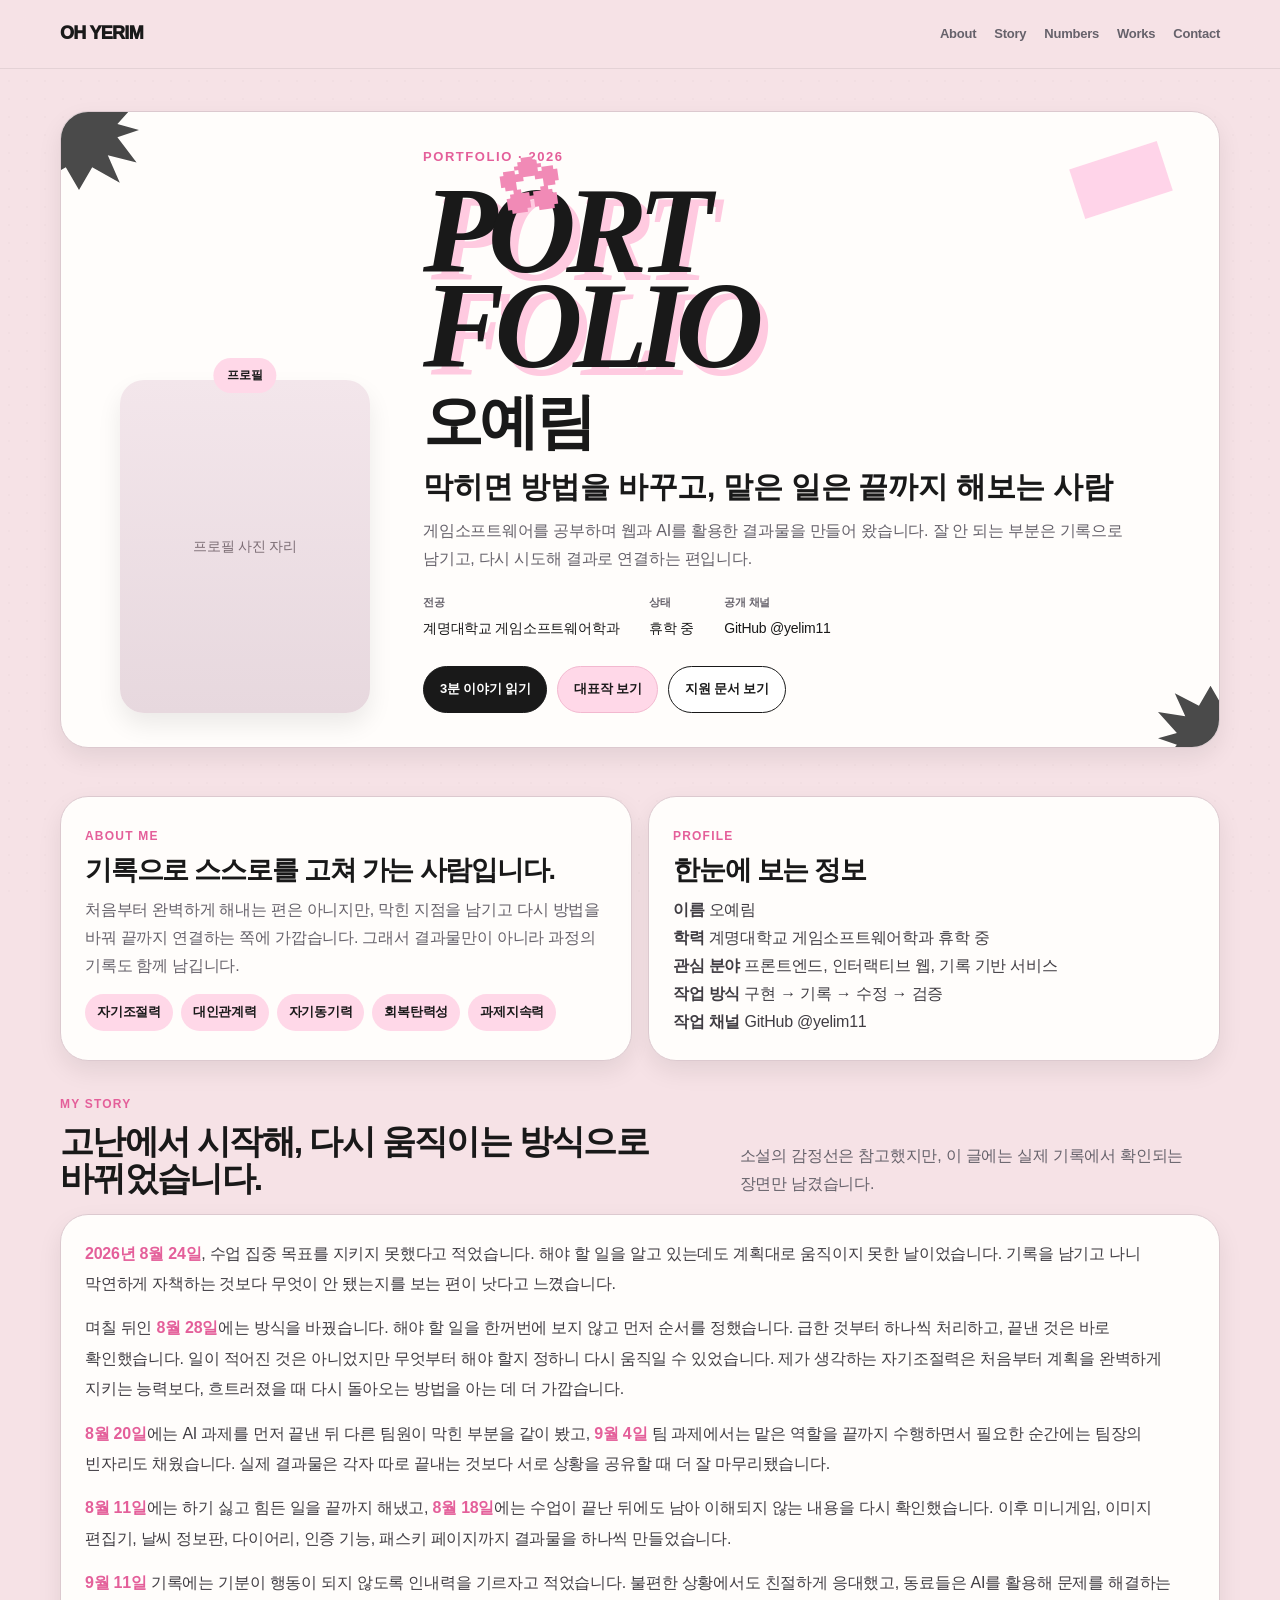
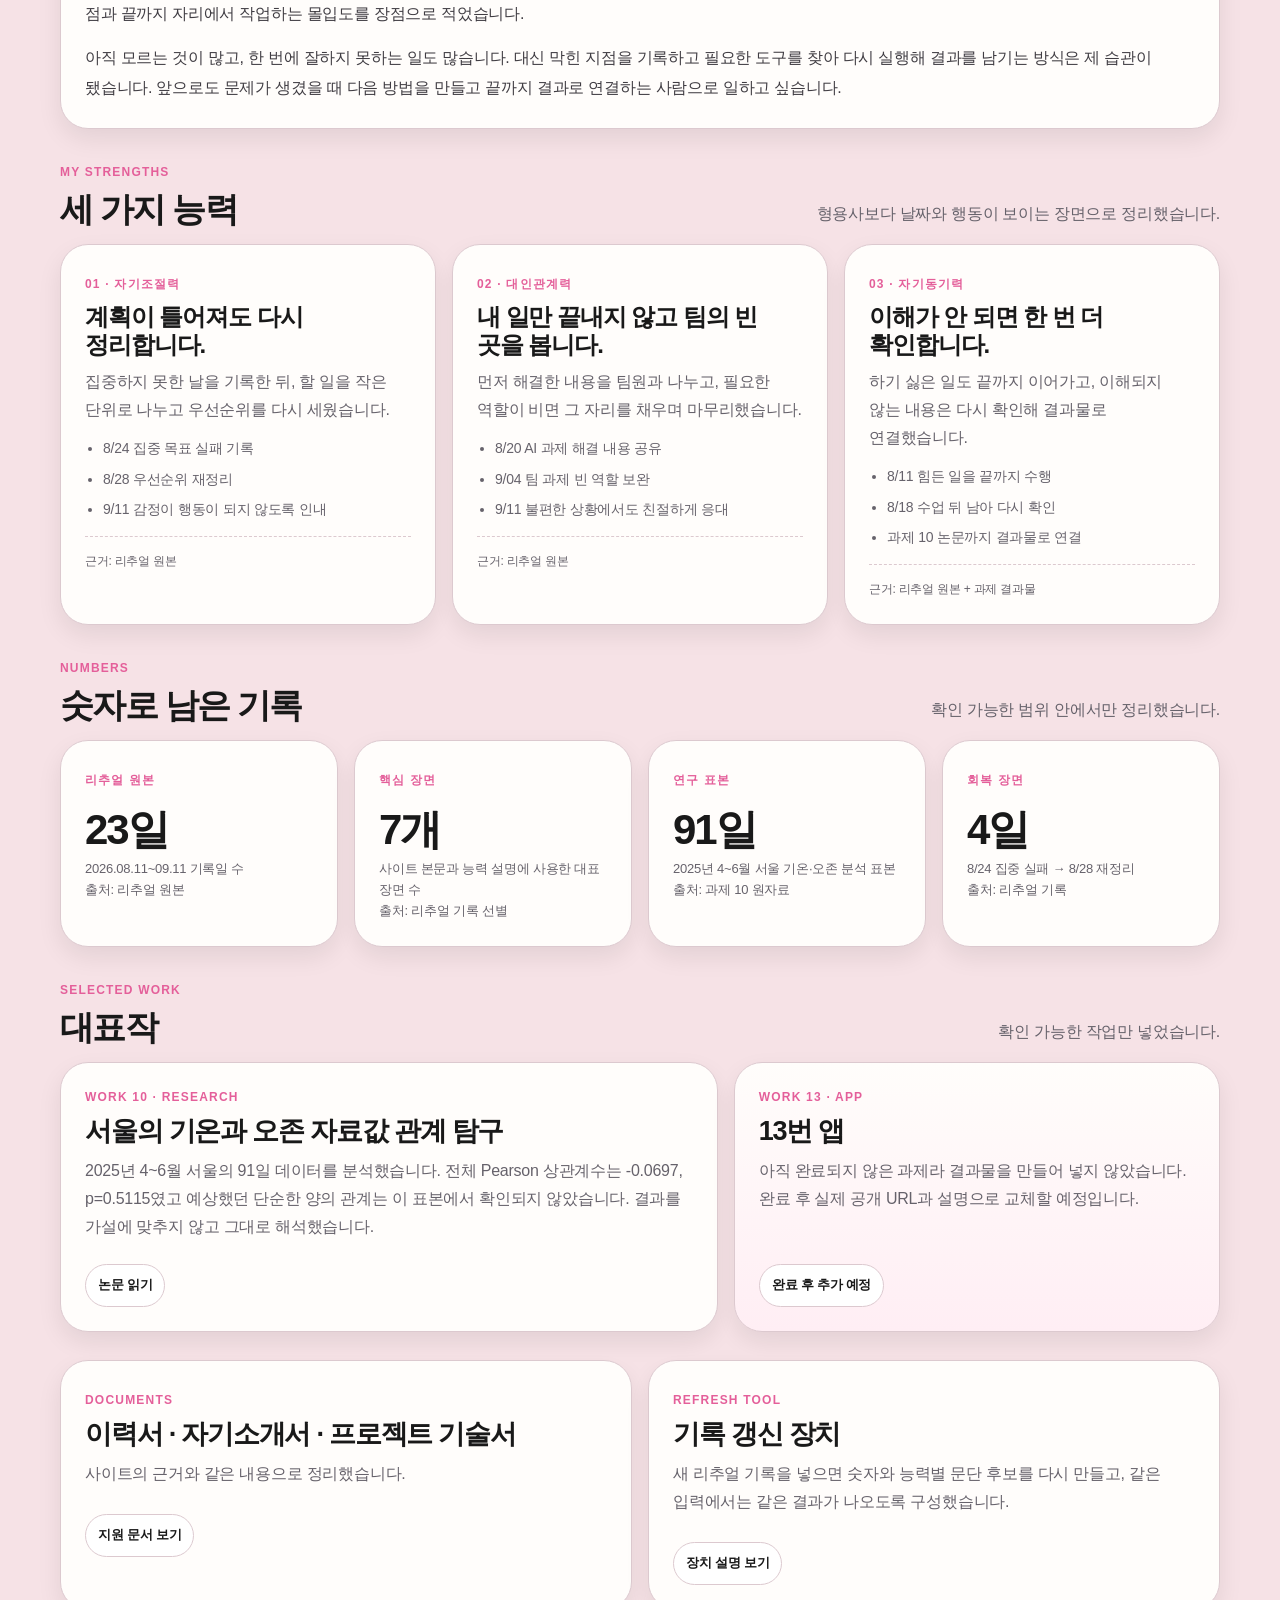
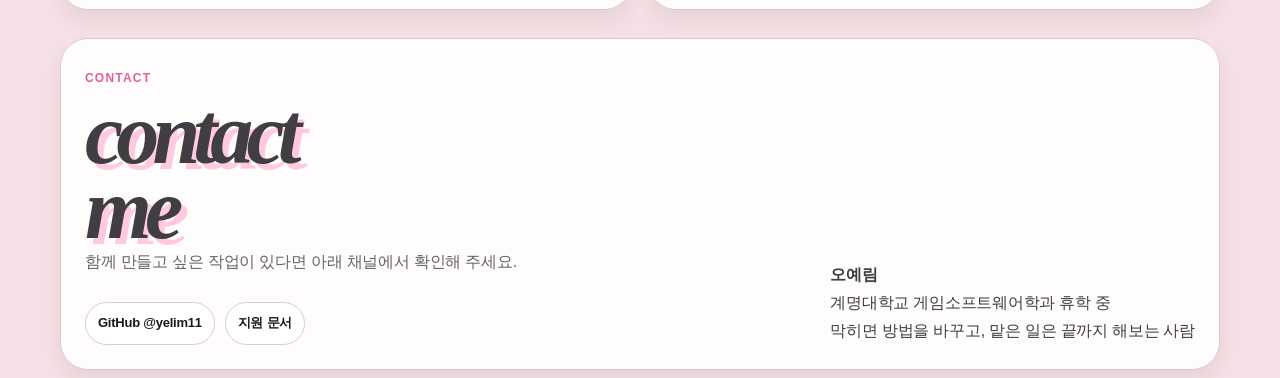
==== index.html @ 45515672 "Restore scrapbook portfolio layout shown in reference" ====
<!doctype html>
<html lang="ko">
<head>
<meta charset="utf-8">
<meta name="viewport" content="width=device-width,initial-scale=1">
<meta name="description" content="오예림 포트폴리오">
<title>오예림 | Portfolio</title>
<style>
:root{--bg:#f6e2e6;--paper:#fffdfb;--ink:#191919;--muted:#66626b;--line:#dcc9cf;--pink:#f18ab6;--pink-deep:#e45f9a;--shadow:#ffcae0;--chip:#ffd8e8;--max:1160px;--radius:28px}
*{box-sizing:border-box}html{scroll-behavior:smooth}body{margin:0;background:var(--bg);color:var(--ink);font-family:Pretendard,"Noto Sans KR","Apple SD Gothic Neo","Malgun Gothic",sans-serif;line-height:1.75;letter-spacing:-.015em;overflow-x:hidden}body:before{content:"";position:fixed;inset:0;pointer-events:none;background-image:radial-gradient(rgba(0,0,0,.06) 1px,transparent 1px);background-size:18px 18px;opacity:.26;z-index:-2}a{color:inherit;text-decoration:none}h1,h2,h3,p{word-break:keep-all;overflow-wrap:break-word}.wrap{width:min(var(--max),calc(100% - 32px));margin:auto}
nav{position:sticky;top:0;z-index:50;background:rgba(246,226,230,.88);backdrop-filter:blur(12px);border-bottom:1px solid rgba(25,25,25,.08)}.navin{height:68px;display:flex;align-items:center;gap:18px}.brand{font-weight:950;font-size:18px;letter-spacing:-.04em;margin-right:auto}.navin a:not(.brand){font-size:13px;font-weight:800;color:var(--muted)}
.hero{padding:42px 0 28px}.hero-card,.panel{background:var(--paper);border:1px solid var(--line);border-radius:var(--radius);box-shadow:0 10px 24px rgba(0,0,0,.08);position:relative;overflow:hidden}.hero-card{padding:34px;min-height:520px}.hero-grid{display:grid;grid-template-columns:300px 1fr;gap:28px;align-items:end;min-height:450px}.portrait-wrap{position:relative;align-self:end;padding-top:22px}.portrait-label{position:absolute;left:50%;top:0;transform:translateX(-50%);font-size:12px;font-weight:900;padding:7px 14px;border-radius:999px;background:var(--chip);z-index:2}.portrait{width:100%;max-width:250px;aspect-ratio:3/4;border-radius:24px;overflow:hidden;background:linear-gradient(180deg,#f3e6eb,#e7d8de);margin:auto;box-shadow:0 12px 24px rgba(0,0,0,.08);display:grid;place-items:center;color:#7c6d74;font-size:14px}.kicker{font-size:13px;font-weight:900;letter-spacing:.12em;color:var(--pink-deep);margin-bottom:8px}.big-title{position:relative;display:inline-block;margin:6px 0 18px}.big-title .line{display:block;font-family:Georgia,"Times New Roman",serif;font-size:clamp(58px,10vw,122px);line-height:.78;font-weight:900;font-style:italic;letter-spacing:-.08em;color:var(--ink);text-shadow:8px 8px 0 var(--shadow);animation:floatY 4s ease-in-out infinite}.big-title .line:nth-child(2){animation-delay:.25s}.flower{position:absolute;left:24%;top:-24px;font-size:62px;color:var(--pink);line-height:1;transform:rotate(-8deg);animation:sway 6s ease-in-out infinite;pointer-events:none}.hero h1{font-size:clamp(34px,5vw,60px);line-height:1.03;margin:0 0 10px;letter-spacing:-.06em}.one{font-size:clamp(21px,2.8vw,30px);font-weight:850;line-height:1.35;max-width:760px;margin:14px 0 10px}.sub{max-width:730px;color:var(--muted);font-size:16px;margin:0}.meta{display:flex;gap:30px;flex-wrap:wrap;margin-top:20px;font-size:14px}.meta strong{display:block;font-size:11px;color:var(--muted);margin-bottom:3px}.actions{display:flex;gap:10px;flex-wrap:wrap;margin-top:26px}.btn,.mini{display:inline-flex;align-items:center;justify-content:center;padding:11px 16px;border-radius:999px;border:1px solid var(--ink);font-weight:850;font-size:13px;background:white;position:relative;z-index:4;transition:.2s ease}.btn:hover,.mini:hover{transform:translateY(-2px)}.btn.primary{background:var(--ink);color:#fff}.btn.soft{background:var(--chip);border-color:#f2b8cf}.star{position:absolute;width:120px;height:120px;background:#4a4a4a;clip-path:polygon(50% 0%,61% 19%,83% 7%,74% 29%,100% 25%,82% 45%,100% 50%,82% 56%,98% 77%,74% 71%,84% 94%,61% 81%,50% 100%,39% 81%,17% 94%,26% 71%,2% 77%,18% 56%,0% 50%,18% 45%,0% 25%,26% 29%,16% 7%,39% 19%);pointer-events:none;z-index:0}.star.a{left:-42px;top:-42px}.star.b{right:-44px;bottom:-44px;width:105px;height:105px}.tape{position:absolute;right:52px;top:42px;width:92px;height:52px;background:rgba(255,196,225,.7);transform:rotate(-18deg);pointer-events:none;z-index:0}
section{padding:20px 0 8px}.section-head{display:flex;justify-content:space-between;align-items:end;gap:22px;margin-bottom:16px}.section-head h2{margin:0;font-size:34px;line-height:1.1;letter-spacing:-.05em}.section-head p{margin:0;color:var(--muted);max-width:650px}.tag{display:inline-block;font-size:12px;font-weight:900;color:var(--pink-deep);letter-spacing:.1em;margin-bottom:8px}.grid2{display:grid;grid-template-columns:1fr 1fr;gap:16px}.grid3{display:grid;grid-template-columns:repeat(3,1fr);gap:16px}.panel{padding:24px}.panel h3{margin:0 0 10px;font-size:27px;line-height:1.15;letter-spacing:-.045em}.panel p{margin:0;color:#403d43}.muted{color:var(--muted)!important}.chips{display:flex;flex-wrap:wrap;gap:8px;margin-top:14px}.chip{padding:7px 12px;border-radius:999px;background:var(--chip);font-size:13px;font-weight:750}.story p{font-size:16px;line-height:1.9;margin:0 0 14px}.story p:last-child{margin-bottom:0}.date{font-weight:900;color:var(--pink-deep)}.ability h3{font-size:24px}.ability ul{padding-left:18px;margin:12px 0 0}.ability li{margin:6px 0;color:var(--muted);font-size:14px}.evidence{margin-top:14px;padding-top:14px;border-top:1px dashed var(--line);font-size:12px;color:var(--muted)}.stats{display:grid;grid-template-columns:repeat(4,1fr);gap:16px}.stat b{display:block;font-size:42px;line-height:1;margin:10px 0 8px;letter-spacing:-.05em}.stat span{font-size:13px;color:var(--muted);display:block;line-height:1.6}.works{display:grid;grid-template-columns:1.15fr .85fr;gap:16px}.work{display:flex;flex-direction:column;min-height:270px}.work p{margin-bottom:18px}.work .links{display:flex;gap:10px;flex-wrap:wrap;margin-top:auto}.mini{border-color:var(--line);padding:9px 12px}.placeholder{background:linear-gradient(180deg,#fffdfb,#ffeef4)}.contact{display:grid;grid-template-columns:1fr auto;gap:18px;align-items:end}.contact-title{font-family:Georgia,"Times New Roman",serif;font-size:clamp(46px,8vw,86px);font-weight:900;font-style:italic;line-height:.88;letter-spacing:-.08em;text-shadow:6px 6px 0 var(--shadow);margin:0}.reveal{opacity:0;transform:translateY(24px);transition:opacity .65s ease,transform .65s ease}.reveal.show{opacity:1;transform:none}
@keyframes floatY{0%,100%{transform:translateY(0)}50%{transform:translateY(-8px)}}@keyframes sway{0%,100%{transform:rotate(-8deg)}50%{transform:rotate(4deg)}}
@media(max-width:900px){.hero-grid,.grid3,.stats,.works,.contact{grid-template-columns:1fr}.grid2{grid-template-columns:1fr}.portrait{max-width:210px}.hero-card{padding:26px}.section-head{display:block}.section-head p{margin-top:8px}.star,.tape{display:none}}
@media(max-width:700px){.navin a:not(.brand){display:none}.hero{padding-top:20px}.hero-card{padding:22px;min-height:0}.hero-grid{grid-template-columns:1fr;align-items:start}.portrait-wrap{order:2}.big-title .line{font-size:clamp(54px,18vw,82px)}.panel{padding:20px}.meta{gap:18px}.stats{grid-template-columns:1fr}}
</style>
</head>
<body>
<nav><div class="wrap navin"><a class="brand" href="#top">OH YERIM</a><a href="#about">About</a><a href="#story">Story</a><a href="#numbers">Numbers</a><a href="#works">Works</a><a href="#contact">Contact</a></div></nav>
<main id="top">
<section class="hero wrap"><div class="hero-card reveal show"><span class="star a"></span><span class="star b"></span><span class="tape"></span><div class="hero-grid"><div class="portrait-wrap"><span class="portrait-label">프로필</span><div class="portrait">프로필 사진 자리</div></div><div><div class="kicker">PORTFOLIO · 2026</div><div class="big-title" aria-hidden="true"><span class="flower">✿</span><span class="line">PORT</span><span class="line">FOLIO</span></div><h1>오예림</h1><p class="one">막히면 방법을 바꾸고, 맡은 일은 끝까지 해보는 사람</p><p class="sub">게임소프트웨어를 공부하며 웹과 AI를 활용한 결과물을 만들어 왔습니다. 잘 안 되는 부분은 기록으로 남기고, 다시 시도해 결과로 연결하는 편입니다.</p><div class="meta"><div><strong>전공</strong>계명대학교 게임소프트웨어학과</div><div><strong>상태</strong>휴학 중</div><div><strong>공개 채널</strong>GitHub @yelim11</div></div><div class="actions"><a class="btn primary" href="#story">3분 이야기 읽기</a><a class="btn soft" href="#works">대표작 보기</a><a class="btn" href="documents.html">지원 문서 보기</a></div></div></div></div></section>
<section id="about" class="wrap"><div class="grid2"><article class="panel reveal"><div class="tag">ABOUT ME</div><h3>기록으로 스스로를 고쳐 가는 사람입니다.</h3><p class="muted">처음부터 완벽하게 해내는 편은 아니지만, 막힌 지점을 남기고 다시 방법을 바꿔 끝까지 연결하는 쪽에 가깝습니다. 그래서 결과물만이 아니라 과정의 기록도 함께 남깁니다.</p><div class="chips"><span class="chip">자기조절력</span><span class="chip">대인관계력</span><span class="chip">자기동기력</span><span class="chip">회복탄력성</span><span class="chip">과제지속력</span></div></article><article class="panel reveal"><div class="tag">PROFILE</div><h3>한눈에 보는 정보</h3><p><strong>이름</strong> 오예림</p><p><strong>학력</strong> 계명대학교 게임소프트웨어학과 휴학 중</p><p><strong>관심 분야</strong> 프론트엔드, 인터랙티브 웹, 기록 기반 서비스</p><p><strong>작업 방식</strong> 구현 → 기록 → 수정 → 검증</p><p><strong>작업 채널</strong> <a href="https://github.com/yelim11" target="_blank" rel="noopener">GitHub @yelim11</a></p></article></div></section>
<section id="story" class="wrap"><div class="section-head reveal"><div><span class="tag">MY STORY</span><h2>고난에서 시작해, 다시 움직이는 방식으로 바뀌었습니다.</h2></div><p>소설의 감정선은 참고했지만, 이 글에는 실제 기록에서 확인되는 장면만 남겼습니다.</p></div><article class="panel story reveal"><p><span class="date">2026년 8월 24일</span>, 수업 집중 목표를 지키지 못했다고 적었습니다. 해야 할 일을 알고 있는데도 계획대로 움직이지 못한 날이었습니다. 기록을 남기고 나니 막연하게 자책하는 것보다 무엇이 안 됐는지를 보는 편이 낫다고 느꼈습니다.</p><p>며칠 뒤인 <span class="date">8월 28일</span>에는 방식을 바꿨습니다. 해야 할 일을 한꺼번에 보지 않고 먼저 순서를 정했습니다. 급한 것부터 하나씩 처리하고, 끝낸 것은 바로 확인했습니다. 일이 적어진 것은 아니었지만 무엇부터 해야 할지 정하니 다시 움직일 수 있었습니다. 제가 생각하는 자기조절력은 처음부터 계획을 완벽하게 지키는 능력보다, 흐트러졌을 때 다시 돌아오는 방법을 아는 데 더 가깝습니다.</p><p><span class="date">8월 20일</span>에는 AI 과제를 먼저 끝낸 뒤 다른 팀원이 막힌 부분을 같이 봤고, <span class="date">9월 4일</span> 팀 과제에서는 맡은 역할을 끝까지 수행하면서 필요한 순간에는 팀장의 빈자리도 채웠습니다. 실제 결과물은 각자 따로 끝내는 것보다 서로 상황을 공유할 때 더 잘 마무리됐습니다.</p><p><span class="date">8월 11일</span>에는 하기 싫고 힘든 일을 끝까지 해냈고, <span class="date">8월 18일</span>에는 수업이 끝난 뒤에도 남아 이해되지 않는 내용을 다시 확인했습니다. 이후 미니게임, 이미지 편집기, 날씨 정보판, 다이어리, 인증 기능, 패스키 페이지까지 결과물을 하나씩 만들었습니다.</p><p><span class="date">9월 11일</span> 기록에는 기분이 행동이 되지 않도록 인내력을 기르자고 적었습니다. 불편한 상황에서도 친절하게 응대했고, 동료들은 AI를 활용해 문제를 해결하는 점과 끝까지 자리에서 작업하는 몰입도를 장점으로 적었습니다.</p><p>아직 모르는 것이 많고, 한 번에 잘하지 못하는 일도 많습니다. 대신 막힌 지점을 기록하고 필요한 도구를 찾아 다시 실행해 결과를 남기는 방식은 제 습관이 됐습니다. 앞으로도 문제가 생겼을 때 다음 방법을 만들고 끝까지 결과로 연결하는 사람으로 일하고 싶습니다.</p></article></section>
<section class="wrap"><div class="section-head reveal"><div><span class="tag">MY STRENGTHS</span><h2>세 가지 능력</h2></div><p>형용사보다 날짜와 행동이 보이는 장면으로 정리했습니다.</p></div><div class="grid3"><article class="panel ability reveal"><div class="tag">01 · 자기조절력</div><h3>계획이 틀어져도 다시 정리합니다.</h3><p class="muted">집중하지 못한 날을 기록한 뒤, 할 일을 작은 단위로 나누고 우선순위를 다시 세웠습니다.</p><ul><li>8/24 집중 목표 실패 기록</li><li>8/28 우선순위 재정리</li><li>9/11 감정이 행동이 되지 않도록 인내</li></ul><div class="evidence">근거: 리추얼 원본</div></article><article class="panel ability reveal"><div class="tag">02 · 대인관계력</div><h3>내 일만 끝내지 않고 팀의 빈 곳을 봅니다.</h3><p class="muted">먼저 해결한 내용을 팀원과 나누고, 필요한 역할이 비면 그 자리를 채우며 마무리했습니다.</p><ul><li>8/20 AI 과제 해결 내용 공유</li><li>9/04 팀 과제 빈 역할 보완</li><li>9/11 불편한 상황에서도 친절하게 응대</li></ul><div class="evidence">근거: 리추얼 원본</div></article><article class="panel ability reveal"><div class="tag">03 · 자기동기력</div><h3>이해가 안 되면 한 번 더 확인합니다.</h3><p class="muted">하기 싫은 일도 끝까지 이어가고, 이해되지 않는 내용은 다시 확인해 결과물로 연결했습니다.</p><ul><li>8/11 힘든 일을 끝까지 수행</li><li>8/18 수업 뒤 남아 다시 확인</li><li>과제 10 논문까지 결과물로 연결</li></ul><div class="evidence">근거: 리추얼 원본 + 과제 결과물</div></article></div></section>
<section id="numbers" class="wrap"><div class="section-head reveal"><div><span class="tag">NUMBERS</span><h2>숫자로 남은 기록</h2></div><p>확인 가능한 범위 안에서만 정리했습니다.</p></div><div class="stats"><article class="panel stat reveal"><div class="tag">리추얼 원본</div><b>23일</b><span>2026.08.11~09.11 기록일 수<br>출처: 리추얼 원본</span></article><article class="panel stat reveal"><div class="tag">핵심 장면</div><b>7개</b><span>사이트 본문과 능력 설명에 사용한 대표 장면 수<br>출처: 리추얼 기록 선별</span></article><article class="panel stat reveal"><div class="tag">연구 표본</div><b>91일</b><span>2025년 4~6월 서울 기온·오존 분석 표본<br>출처: 과제 10 원자료</span></article><article class="panel stat reveal"><div class="tag">회복 장면</div><b>4일</b><span>8/24 집중 실패 → 8/28 재정리<br>출처: 리추얼 기록</span></article></div></section>
<section id="works" class="wrap"><div class="section-head reveal"><div><span class="tag">SELECTED WORK</span><h2>대표작</h2></div><p>확인 가능한 작업만 넣었습니다.</p></div><div class="works"><article class="panel work reveal"><div class="tag">WORK 10 · RESEARCH</div><h3>서울의 기온과 오존 자료값 관계 탐구</h3><p class="muted">2025년 4~6월 서울의 91일 데이터를 분석했습니다. 전체 Pearson 상관계수는 -0.0697, p=0.5115였고 예상했던 단순한 양의 관계는 이 표본에서 확인되지 않았습니다. 결과를 가설에 맞추지 않고 그대로 해석했습니다.</p><div class="links"><a class="mini" href="paper.html">논문 읽기</a></div></article><article class="panel work placeholder reveal"><div class="tag">WORK 13 · APP</div><h3>13번 앱</h3><p class="muted">아직 완료되지 않은 과제라 결과물을 만들어 넣지 않았습니다. 완료 후 실제 공개 URL과 설명으로 교체할 예정입니다.</p><div class="links"><span class="mini">완료 후 추가 예정</span></div></article></div></section>
<section class="wrap"><div class="grid2"><article class="panel reveal"><div class="tag">DOCUMENTS</div><h3>이력서 · 자기소개서 · 프로젝트 기술서</h3><p class="muted">사이트의 근거와 같은 내용으로 정리했습니다.</p><div class="actions"><a class="mini" href="documents.html">지원 문서 보기</a></div></article><article class="panel reveal"><div class="tag">REFRESH TOOL</div><h3>기록 갱신 장치</h3><p class="muted">새 리추얼 기록을 넣으면 숫자와 능력별 문단 후보를 다시 만들고, 같은 입력에서는 같은 결과가 나오도록 구성했습니다.</p><div class="actions"><a class="mini" href="refresh-tool.html">장치 설명 보기</a></div></article></div></section>
<section id="contact" class="wrap"><article class="panel contact reveal"><div><div class="tag">CONTACT</div><p class="contact-title">contact<br>me</p><p class="muted">함께 만들고 싶은 작업이 있다면 아래 채널에서 확인해 주세요.</p><div class="actions"><a class="mini" href="https://github.com/yelim11" target="_blank" rel="noopener">GitHub @yelim11</a><a class="mini" href="documents.html">지원 문서</a></div></div><div><p><strong>오예림</strong></p><p>계명대학교 게임소프트웨어학과 휴학 중</p><p>막히면 방법을 바꾸고, 맡은 일은 끝까지 해보는 사람</p></div></article></section>
</main>
<script>const els=document.querySelectorAll('.reveal');const io=new IntersectionObserver(es=>es.forEach(e=>{if(e.isIntersecting)e.target.classList.add('show')}),{threshold:.12});els.forEach(el=>io.observe(el));</script>
</body>
</html>
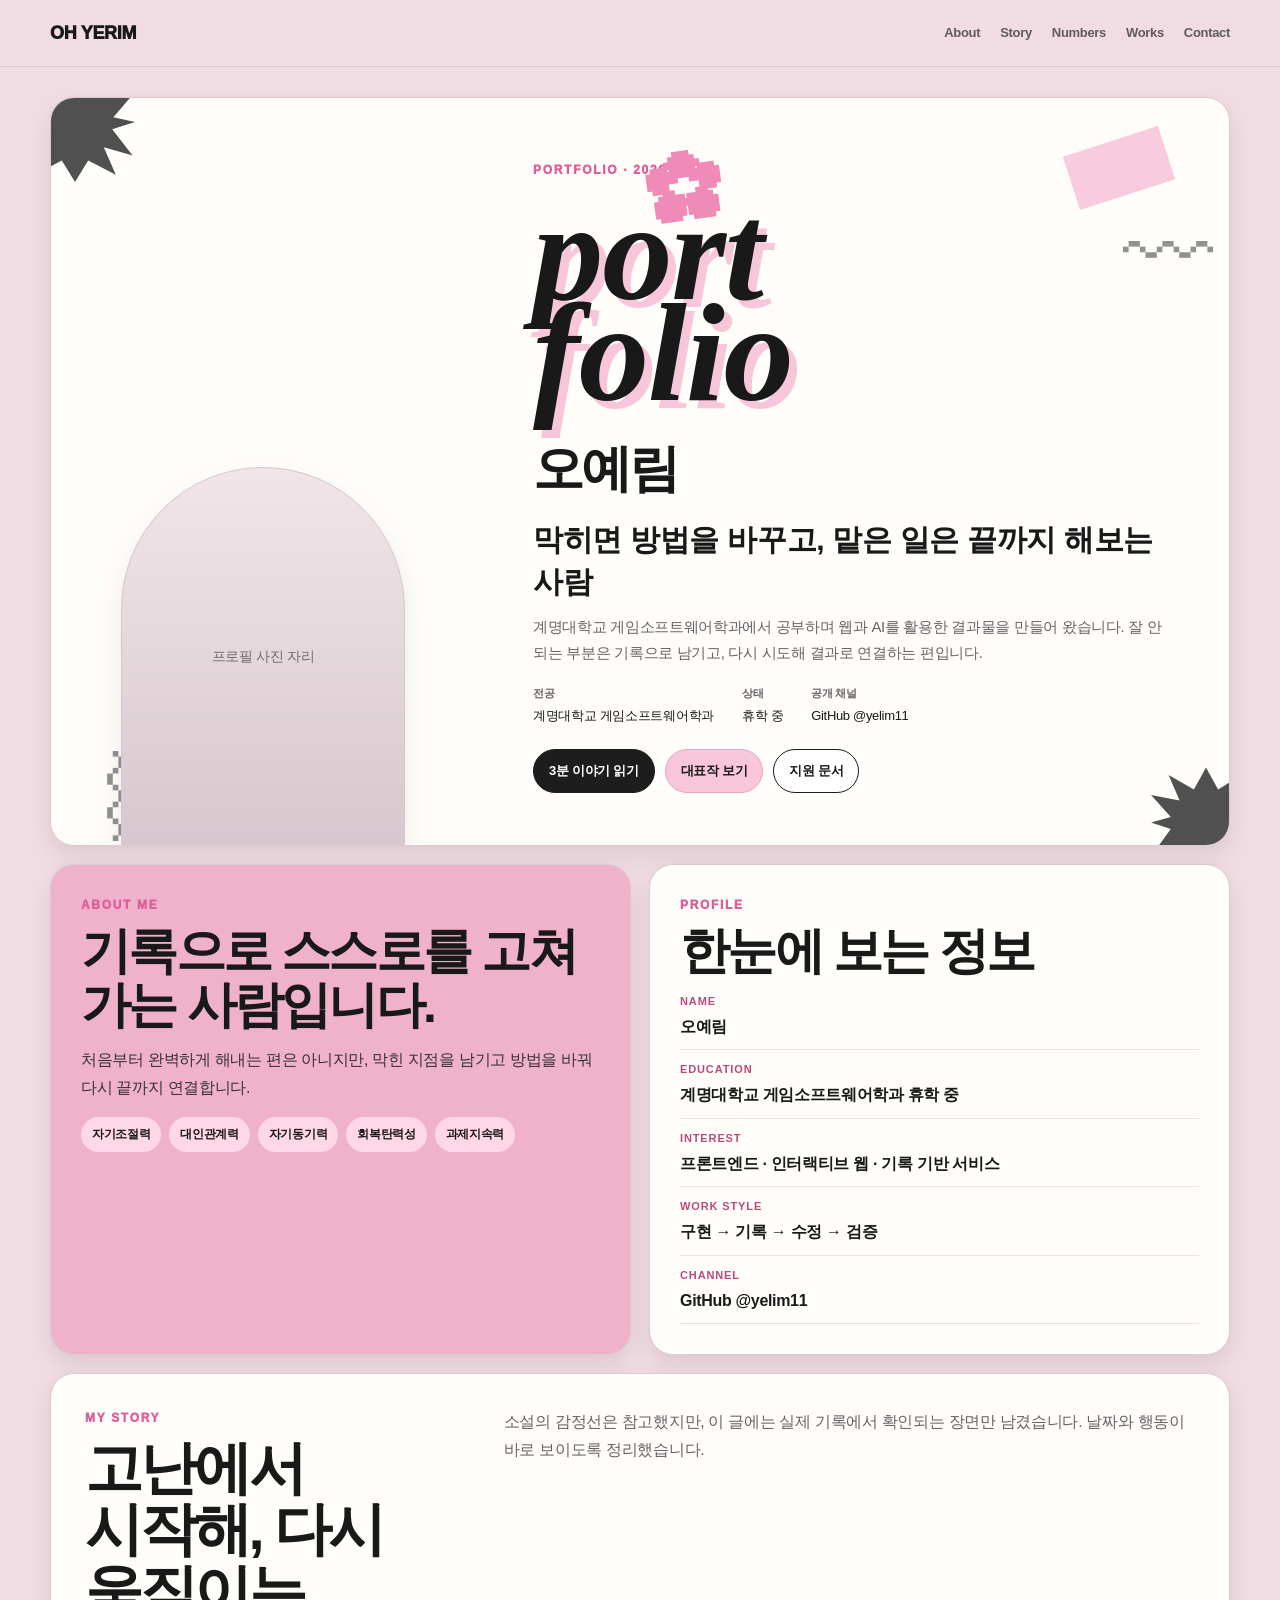
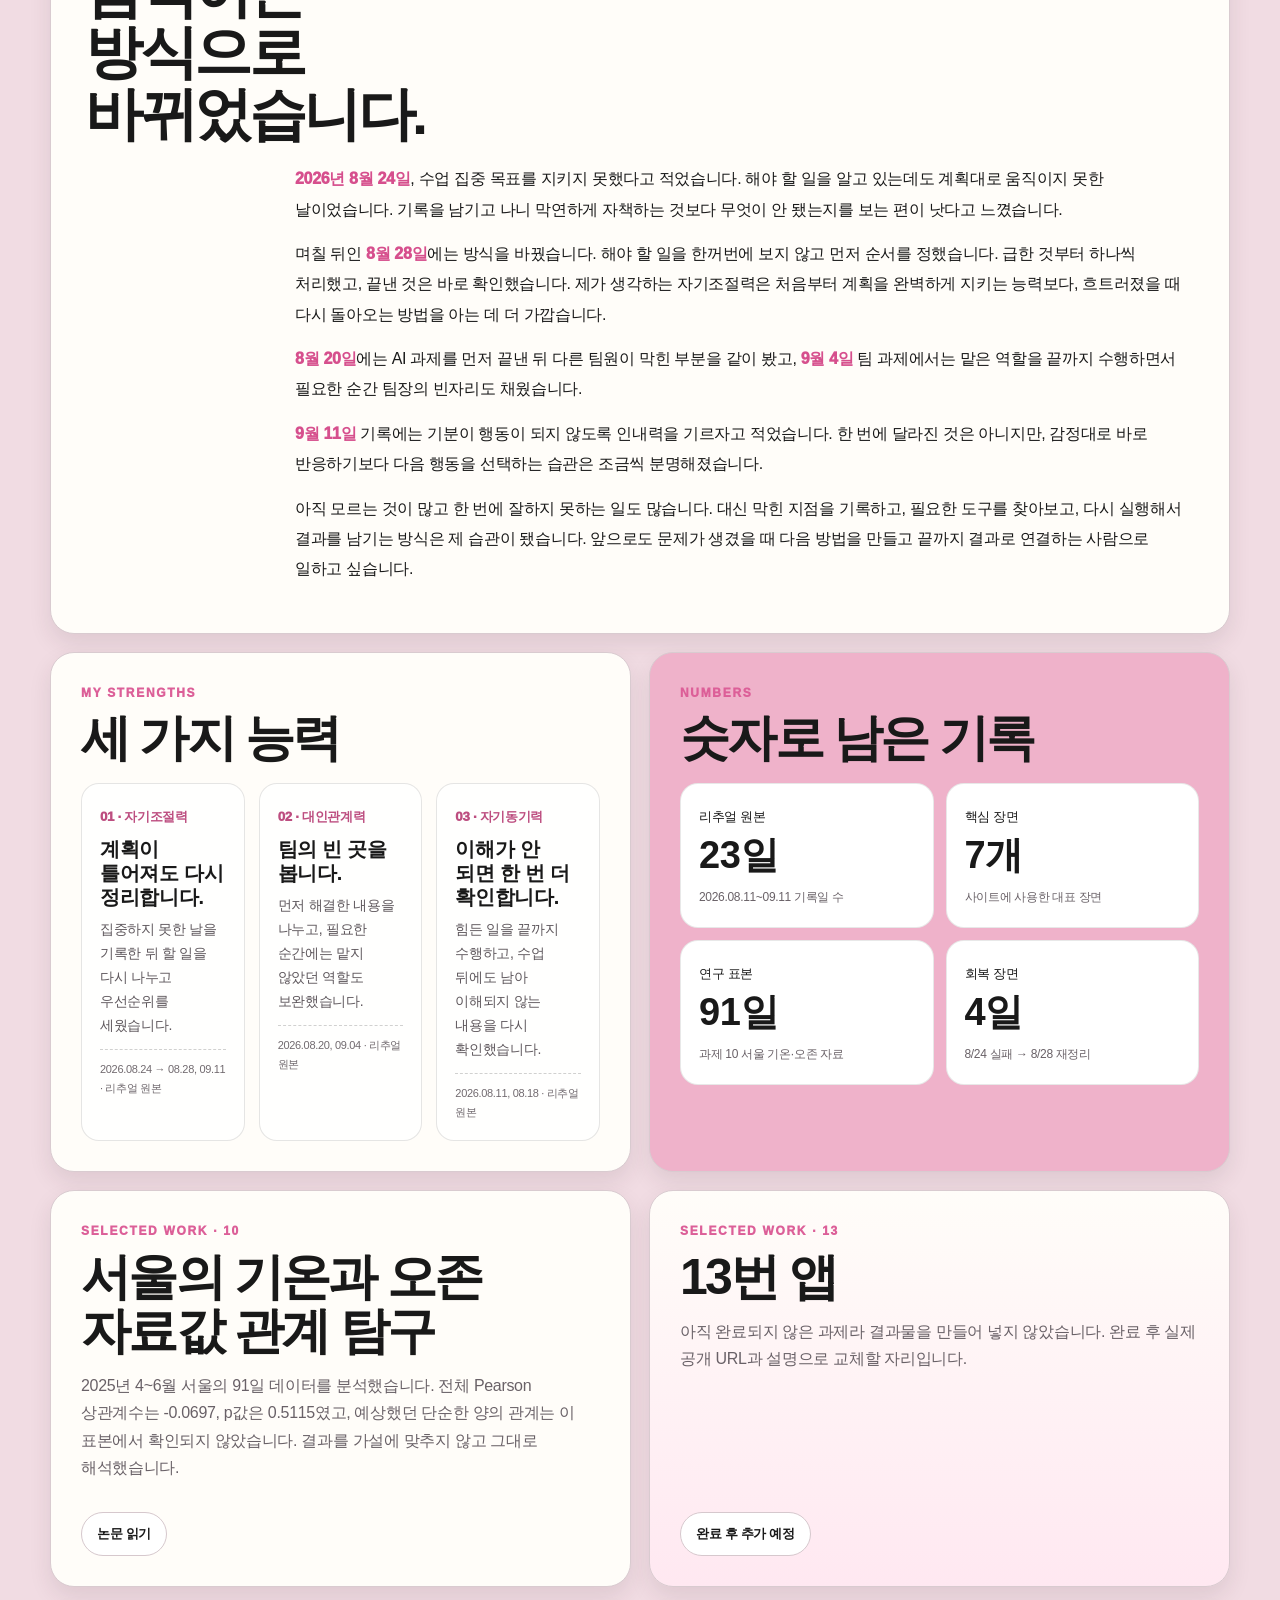
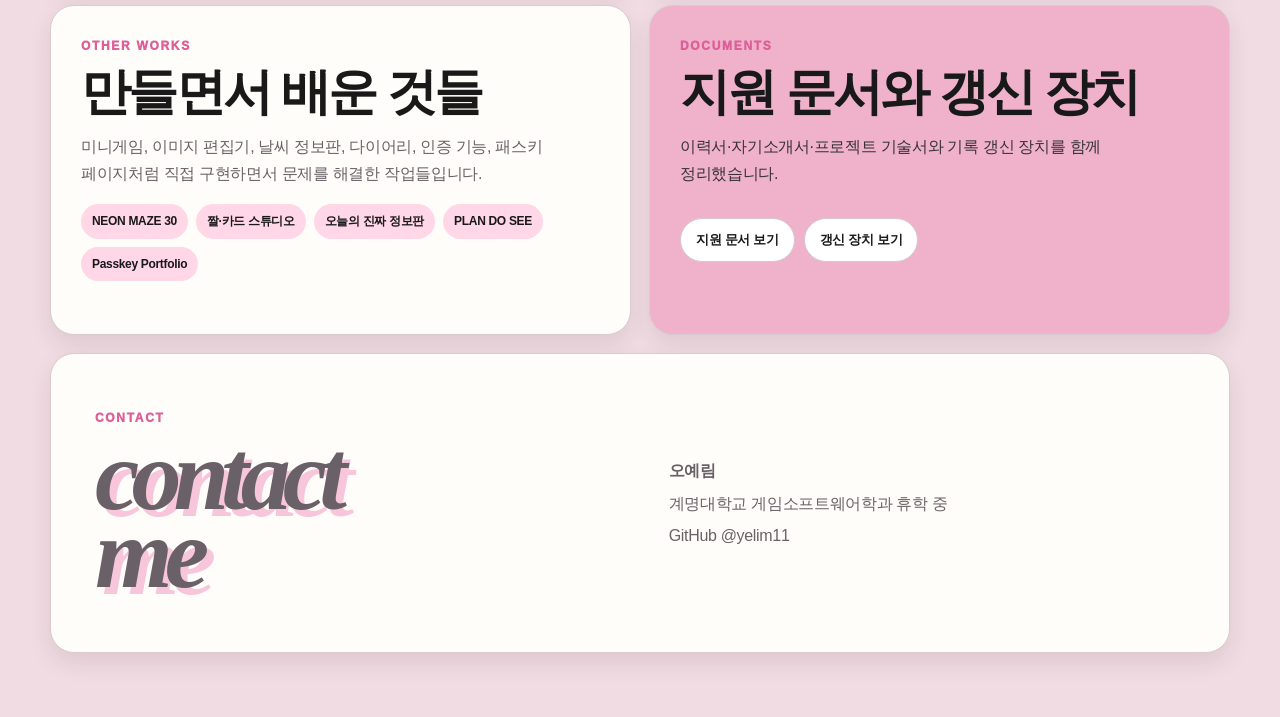
==== commit 5b413f45: "Redesign portfolio to match selected pink editorial reference" ====
--- a/index.html
+++ b/index.html
@@ -6,28 +6,60 @@
 <meta name="description" content="오예림 포트폴리오">
 <title>오예림 | Portfolio</title>
 <style>
-:root{--bg:#f6e2e6;--paper:#fffdfb;--ink:#191919;--muted:#66626b;--line:#dcc9cf;--pink:#f18ab6;--pink-deep:#e45f9a;--shadow:#ffcae0;--chip:#ffd8e8;--max:1160px;--radius:28px}
-*{box-sizing:border-box}html{scroll-behavior:smooth}body{margin:0;background:var(--bg);color:var(--ink);font-family:Pretendard,"Noto Sans KR","Apple SD Gothic Neo","Malgun Gothic",sans-serif;line-height:1.75;letter-spacing:-.015em;overflow-x:hidden}body:before{content:"";position:fixed;inset:0;pointer-events:none;background-image:radial-gradient(rgba(0,0,0,.06) 1px,transparent 1px);background-size:18px 18px;opacity:.26;z-index:-2}a{color:inherit;text-decoration:none}h1,h2,h3,p{word-break:keep-all;overflow-wrap:break-word}.wrap{width:min(var(--max),calc(100% - 32px));margin:auto}
-nav{position:sticky;top:0;z-index:50;background:rgba(246,226,230,.88);backdrop-filter:blur(12px);border-bottom:1px solid rgba(25,25,25,.08)}.navin{height:68px;display:flex;align-items:center;gap:18px}.brand{font-weight:950;font-size:18px;letter-spacing:-.04em;margin-right:auto}.navin a:not(.brand){font-size:13px;font-weight:800;color:var(--muted)}
-.hero{padding:42px 0 28px}.hero-card,.panel{background:var(--paper);border:1px solid var(--line);border-radius:var(--radius);box-shadow:0 10px 24px rgba(0,0,0,.08);position:relative;overflow:hidden}.hero-card{padding:34px;min-height:520px}.hero-grid{display:grid;grid-template-columns:300px 1fr;gap:28px;align-items:end;min-height:450px}.portrait-wrap{position:relative;align-self:end;padding-top:22px}.portrait-label{position:absolute;left:50%;top:0;transform:translateX(-50%);font-size:12px;font-weight:900;padding:7px 14px;border-radius:999px;background:var(--chip);z-index:2}.portrait{width:100%;max-width:250px;aspect-ratio:3/4;border-radius:24px;overflow:hidden;background:linear-gradient(180deg,#f3e6eb,#e7d8de);margin:auto;box-shadow:0 12px 24px rgba(0,0,0,.08);display:grid;place-items:center;color:#7c6d74;font-size:14px}.kicker{font-size:13px;font-weight:900;letter-spacing:.12em;color:var(--pink-deep);margin-bottom:8px}.big-title{position:relative;display:inline-block;margin:6px 0 18px}.big-title .line{display:block;font-family:Georgia,"Times New Roman",serif;font-size:clamp(58px,10vw,122px);line-height:.78;font-weight:900;font-style:italic;letter-spacing:-.08em;color:var(--ink);text-shadow:8px 8px 0 var(--shadow);animation:floatY 4s ease-in-out infinite}.big-title .line:nth-child(2){animation-delay:.25s}.flower{position:absolute;left:24%;top:-24px;font-size:62px;color:var(--pink);line-height:1;transform:rotate(-8deg);animation:sway 6s ease-in-out infinite;pointer-events:none}.hero h1{font-size:clamp(34px,5vw,60px);line-height:1.03;margin:0 0 10px;letter-spacing:-.06em}.one{font-size:clamp(21px,2.8vw,30px);font-weight:850;line-height:1.35;max-width:760px;margin:14px 0 10px}.sub{max-width:730px;color:var(--muted);font-size:16px;margin:0}.meta{display:flex;gap:30px;flex-wrap:wrap;margin-top:20px;font-size:14px}.meta strong{display:block;font-size:11px;color:var(--muted);margin-bottom:3px}.actions{display:flex;gap:10px;flex-wrap:wrap;margin-top:26px}.btn,.mini{display:inline-flex;align-items:center;justify-content:center;padding:11px 16px;border-radius:999px;border:1px solid var(--ink);font-weight:850;font-size:13px;background:white;position:relative;z-index:4;transition:.2s ease}.btn:hover,.mini:hover{transform:translateY(-2px)}.btn.primary{background:var(--ink);color:#fff}.btn.soft{background:var(--chip);border-color:#f2b8cf}.star{position:absolute;width:120px;height:120px;background:#4a4a4a;clip-path:polygon(50% 0%,61% 19%,83% 7%,74% 29%,100% 25%,82% 45%,100% 50%,82% 56%,98% 77%,74% 71%,84% 94%,61% 81%,50% 100%,39% 81%,17% 94%,26% 71%,2% 77%,18% 56%,0% 50%,18% 45%,0% 25%,26% 29%,16% 7%,39% 19%);pointer-events:none;z-index:0}.star.a{left:-42px;top:-42px}.star.b{right:-44px;bottom:-44px;width:105px;height:105px}.tape{position:absolute;right:52px;top:42px;width:92px;height:52px;background:rgba(255,196,225,.7);transform:rotate(-18deg);pointer-events:none;z-index:0}
-section{padding:20px 0 8px}.section-head{display:flex;justify-content:space-between;align-items:end;gap:22px;margin-bottom:16px}.section-head h2{margin:0;font-size:34px;line-height:1.1;letter-spacing:-.05em}.section-head p{margin:0;color:var(--muted);max-width:650px}.tag{display:inline-block;font-size:12px;font-weight:900;color:var(--pink-deep);letter-spacing:.1em;margin-bottom:8px}.grid2{display:grid;grid-template-columns:1fr 1fr;gap:16px}.grid3{display:grid;grid-template-columns:repeat(3,1fr);gap:16px}.panel{padding:24px}.panel h3{margin:0 0 10px;font-size:27px;line-height:1.15;letter-spacing:-.045em}.panel p{margin:0;color:#403d43}.muted{color:var(--muted)!important}.chips{display:flex;flex-wrap:wrap;gap:8px;margin-top:14px}.chip{padding:7px 12px;border-radius:999px;background:var(--chip);font-size:13px;font-weight:750}.story p{font-size:16px;line-height:1.9;margin:0 0 14px}.story p:last-child{margin-bottom:0}.date{font-weight:900;color:var(--pink-deep)}.ability h3{font-size:24px}.ability ul{padding-left:18px;margin:12px 0 0}.ability li{margin:6px 0;color:var(--muted);font-size:14px}.evidence{margin-top:14px;padding-top:14px;border-top:1px dashed var(--line);font-size:12px;color:var(--muted)}.stats{display:grid;grid-template-columns:repeat(4,1fr);gap:16px}.stat b{display:block;font-size:42px;line-height:1;margin:10px 0 8px;letter-spacing:-.05em}.stat span{font-size:13px;color:var(--muted);display:block;line-height:1.6}.works{display:grid;grid-template-columns:1.15fr .85fr;gap:16px}.work{display:flex;flex-direction:column;min-height:270px}.work p{margin-bottom:18px}.work .links{display:flex;gap:10px;flex-wrap:wrap;margin-top:auto}.mini{border-color:var(--line);padding:9px 12px}.placeholder{background:linear-gradient(180deg,#fffdfb,#ffeef4)}.contact{display:grid;grid-template-columns:1fr auto;gap:18px;align-items:end}.contact-title{font-family:Georgia,"Times New Roman",serif;font-size:clamp(46px,8vw,86px);font-weight:900;font-style:italic;line-height:.88;letter-spacing:-.08em;text-shadow:6px 6px 0 var(--shadow);margin:0}.reveal{opacity:0;transform:translateY(24px);transition:opacity .65s ease,transform .65s ease}.reveal.show{opacity:1;transform:none}
-@keyframes floatY{0%,100%{transform:translateY(0)}50%{transform:translateY(-8px)}}@keyframes sway{0%,100%{transform:rotate(-8deg)}50%{transform:rotate(4deg)}}
-@media(max-width:900px){.hero-grid,.grid3,.stats,.works,.contact{grid-template-columns:1fr}.grid2{grid-template-columns:1fr}.portrait{max-width:210px}.hero-card{padding:26px}.section-head{display:block}.section-head p{margin-top:8px}.star,.tape{display:none}}
-@media(max-width:700px){.navin a:not(.brand){display:none}.hero{padding-top:20px}.hero-card{padding:22px;min-height:0}.hero-grid{grid-template-columns:1fr;align-items:start}.portrait-wrap{order:2}.big-title .line{font-size:clamp(54px,18vw,82px)}.panel{padding:20px}.meta{gap:18px}.stats{grid-template-columns:1fr}}
+:root{
+  --bg:#f1dce3;
+  --paper:#fffdf9;
+  --ink:#191919;
+  --muted:#696167;
+  --pink:#f08bb7;
+  --pink2:#f8c6da;
+  --line:#d9cbd0;
+  --dark:#444;
+  --max:1180px;
+  --r:24px;
+}
+*{box-sizing:border-box}
+html{scroll-behavior:smooth}
+body{margin:0;background:var(--bg);color:var(--ink);font-family:Pretendard,"Noto Sans KR","Apple SD Gothic Neo","Malgun Gothic",sans-serif;line-height:1.72;letter-spacing:-.02em}
+a{color:inherit;text-decoration:none}
+h1,h2,h3,p{word-break:keep-all;overflow-wrap:normal}
+.wrap{width:min(var(--max),calc(100% - 32px));margin:auto}
+.nav{position:sticky;top:0;z-index:30;background:rgba(241,220,227,.94);backdrop-filter:blur(12px);border-bottom:1px solid rgba(0,0,0,.08)}
+.navin{height:66px;display:flex;align-items:center;gap:20px}.brand{font-weight:950;font-size:18px;margin-right:auto}.navin a:not(.brand){font-size:13px;font-weight:800;color:#625a60}
+main{padding:30px 0 64px}.deck{display:grid;grid-template-columns:repeat(2,minmax(0,1fr));gap:18px}.card{position:relative;isolation:isolate;overflow:hidden;background:var(--paper);border:1px solid var(--line);border-radius:var(--r);box-shadow:0 10px 22px rgba(60,42,50,.10)}
+.card::before,.card::after{content:"";position:absolute;z-index:0;pointer-events:none}.card>*{position:relative;z-index:2}
+.hero{grid-column:1/-1;min-height:620px;display:grid;grid-template-columns:36% 64%;align-items:stretch}
+.hero-left{position:relative;display:flex;align-items:end;justify-content:center;padding:38px 30px 0;overflow:hidden}
+.photo-frame{width:min(78%,300px);aspect-ratio:3/4;border-radius:160px 160px 0 0;background:linear-gradient(180deg,#f2e5e9,#d6c8ce);display:grid;place-items:center;color:#746970;font-size:14px;border:1px solid #d4c5cb;box-shadow:0 12px 24px rgba(0,0,0,.08)}
+.hero-right{padding:62px 58px 52px;display:flex;flex-direction:column;justify-content:center}.eyebrow{font-size:12px;font-weight:950;letter-spacing:.14em;color:#dc5f98;margin-bottom:8px}.name{font-size:clamp(34px,4vw,58px);font-weight:950;letter-spacing:-.06em;margin:0 0 6px}.mega{position:relative;display:inline-block;margin:12px 0 22px;line-height:.72;font-family:Georgia,"Times New Roman",serif;font-style:italic;font-weight:900;letter-spacing:-.08em;text-transform:lowercase}.mega span{display:block;font-size:clamp(82px,11vw,150px);text-shadow:8px 8px 0 var(--pink2)}.mega .flower{position:absolute;left:18%;top:-34px;font-family:inherit;font-style:normal;font-size:76px;color:var(--pink);text-shadow:none;transform:rotate(-8deg)}
+.lead{font-size:clamp(21px,2.5vw,30px);font-weight:900;line-height:1.38;max-width:720px;margin:0 0 12px}.desc{font-size:15px;color:var(--muted);max-width:720px;margin:0}.meta{display:flex;gap:28px;flex-wrap:wrap;margin-top:18px;font-size:13px}.meta strong{display:block;font-size:11px;color:var(--muted);margin-bottom:2px}.actions{display:flex;gap:10px;flex-wrap:wrap;margin-top:22px}.btn,.mini{display:inline-flex;align-items:center;justify-content:center;min-height:42px;padding:10px 15px;border-radius:999px;border:1px solid #1d1d1d;background:white;font-size:13px;font-weight:900;transition:.2s ease}.btn:hover,.mini:hover{transform:translateY(-2px)}.btn.primary{background:#1d1d1d;color:#fff}.btn.pink{background:var(--pink2);border-color:#e6a7c2}
+.star{position:absolute;background:#505050;clip-path:polygon(50% 0%,61% 20%,82% 7%,74% 30%,100% 25%,82% 46%,100% 50%,81% 56%,98% 78%,74% 71%,84% 94%,61% 82%,50% 100%,39% 82%,17% 94%,26% 71%,2% 78%,18% 56%,0 50%,18% 45%,0 25%,26% 30%,16% 7%,39% 20%);z-index:1;pointer-events:none}.star.tl{width:120px;height:120px;left:-36px;top:-36px}.star.br{width:110px;height:110px;right:-32px;bottom:-32px}.tape{position:absolute;right:60px;top:42px;width:100px;height:56px;background:rgba(244,167,203,.58);transform:rotate(-18deg);z-index:1;pointer-events:none}.squiggle{position:absolute;font-size:90px;color:#777;line-height:1;z-index:1;pointer-events:none;opacity:.8}.sq1{right:16px;top:112px}.sq2{left:14px;bottom:4px;transform:rotate(90deg)}
+.section-card{padding:30px;min-height:330px}.pink-card{background:#efb2ca}.section-card h2{font-size:clamp(30px,4vw,50px);line-height:1.08;letter-spacing:-.055em;margin:0 0 14px}.section-card h3{font-size:25px;line-height:1.2;margin:0 0 10px}.section-card p{margin:0 0 12px;color:#383237}.section-card .muted{color:var(--muted)}.chips{display:flex;gap:8px;flex-wrap:wrap;margin-top:16px}.chip{padding:7px 11px;border-radius:999px;background:#ffd7e7;font-size:12px;font-weight:800}.profile-list{display:grid;gap:10px;margin-top:12px}.profile-list div{padding-bottom:9px;border-bottom:1px solid rgba(0,0,0,.09)}.profile-list strong{font-size:11px;letter-spacing:.08em;color:#b84b7e;display:block;margin-bottom:2px}.profile-list span{font-weight:800}.story{grid-column:1/-1;padding:34px}.story-head{display:grid;grid-template-columns:.72fr 1.28fr;gap:30px;align-items:start;margin-bottom:20px}.story-head h2{font-size:clamp(34px,4.6vw,58px);line-height:1.06;margin:0;letter-spacing:-.06em}.story-head p{margin:0;color:var(--muted)}.story-body{max-width:900px;margin-left:auto}.story-body p{font-size:16px;line-height:1.9;margin:0 0 14px}.date{color:#d64f8d;font-weight:950}
+.ability-grid{display:grid;grid-template-columns:repeat(3,minmax(0,1fr));gap:14px;margin-top:18px}.ability{border:1px solid rgba(0,0,0,.1);border-radius:18px;padding:18px;background:rgba(255,255,255,.72)}.ability small{font-weight:950;color:#bd4e80}.ability h3{font-size:20px;margin:7px 0 8px}.ability p{font-size:14px;color:#5f585d;margin:0}.evidence{margin-top:12px;padding-top:10px;border-top:1px dashed rgba(0,0,0,.18);font-size:11px;color:#716a6f}
+.stats{display:grid;grid-template-columns:repeat(2,minmax(0,1fr));gap:12px;margin-top:18px}.stat{padding:18px;border:1px solid rgba(0,0,0,.09);border-radius:18px;background:white}.stat b{display:block;font-size:38px;line-height:1;margin:6px 0 8px}.stat span{font-size:12px;color:var(--muted);line-height:1.55}.work-card{min-height:360px;display:flex;flex-direction:column}.work-card p{color:var(--muted)}.links{display:flex;gap:9px;flex-wrap:wrap;margin-top:auto;padding-top:18px}.mini{border-color:#d6c8cd}.placeholder{background:linear-gradient(180deg,#fffdf9,#ffe8f1)}.contact{grid-column:1/-1;min-height:300px;display:grid;grid-template-columns:1fr .9fr;align-items:center;padding:40px 44px}.contact-title{font-family:Georgia,"Times New Roman",serif;font-style:italic;font-weight:900;font-size:clamp(58px,8vw,100px);line-height:.78;letter-spacing:-.08em;text-shadow:7px 7px 0 var(--pink2);margin:0}.contact p{margin:5px 0;color:var(--muted)}.reveal{opacity:0;transform:translateY(20px);transition:opacity .55s ease,transform .55s ease}.reveal.show{opacity:1;transform:none}
+@media(max-width:980px){.hero{grid-template-columns:1fr;min-height:0}.hero-left{min-height:380px}.photo-frame{max-width:220px}.hero-right{padding:38px 30px 42px}.deck{grid-template-columns:1fr}.hero,.story,.contact{grid-column:1}.story-head{grid-template-columns:1fr}.story-body{margin:0}.ability-grid{grid-template-columns:1fr}.contact{grid-template-columns:1fr;gap:24px}.star,.tape,.squiggle{display:none}}
+@media(max-width:680px){.navin a:not(.brand){display:none}.wrap{width:calc(100% - 20px)}main{padding-top:18px}.hero-left{min-height:300px}.hero-right,.section-card,.story,.contact{padding:24px 20px}.mega span{font-size:clamp(72px,25vw,104px)}.mega .flower{font-size:56px;top:-24px}.meta{gap:16px}.stats{grid-template-columns:1fr}.story-head h2{font-size:clamp(32px,10vw,44px)}}
 </style>
 </head>
 <body>
-<nav><div class="wrap navin"><a class="brand" href="#top">OH YERIM</a><a href="#about">About</a><a href="#story">Story</a><a href="#numbers">Numbers</a><a href="#works">Works</a><a href="#contact">Contact</a></div></nav>
-<main id="top">
-<section class="hero wrap"><div class="hero-card reveal show"><span class="star a"></span><span class="star b"></span><span class="tape"></span><div class="hero-grid"><div class="portrait-wrap"><span class="portrait-label">프로필</span><div class="portrait">프로필 사진 자리</div></div><div><div class="kicker">PORTFOLIO · 2026</div><div class="big-title" aria-hidden="true"><span class="flower">✿</span><span class="line">PORT</span><span class="line">FOLIO</span></div><h1>오예림</h1><p class="one">막히면 방법을 바꾸고, 맡은 일은 끝까지 해보는 사람</p><p class="sub">게임소프트웨어를 공부하며 웹과 AI를 활용한 결과물을 만들어 왔습니다. 잘 안 되는 부분은 기록으로 남기고, 다시 시도해 결과로 연결하는 편입니다.</p><div class="meta"><div><strong>전공</strong>계명대학교 게임소프트웨어학과</div><div><strong>상태</strong>휴학 중</div><div><strong>공개 채널</strong>GitHub @yelim11</div></div><div class="actions"><a class="btn primary" href="#story">3분 이야기 읽기</a><a class="btn soft" href="#works">대표작 보기</a><a class="btn" href="documents.html">지원 문서 보기</a></div></div></div></div></section>
-<section id="about" class="wrap"><div class="grid2"><article class="panel reveal"><div class="tag">ABOUT ME</div><h3>기록으로 스스로를 고쳐 가는 사람입니다.</h3><p class="muted">처음부터 완벽하게 해내는 편은 아니지만, 막힌 지점을 남기고 다시 방법을 바꿔 끝까지 연결하는 쪽에 가깝습니다. 그래서 결과물만이 아니라 과정의 기록도 함께 남깁니다.</p><div class="chips"><span class="chip">자기조절력</span><span class="chip">대인관계력</span><span class="chip">자기동기력</span><span class="chip">회복탄력성</span><span class="chip">과제지속력</span></div></article><article class="panel reveal"><div class="tag">PROFILE</div><h3>한눈에 보는 정보</h3><p><strong>이름</strong> 오예림</p><p><strong>학력</strong> 계명대학교 게임소프트웨어학과 휴학 중</p><p><strong>관심 분야</strong> 프론트엔드, 인터랙티브 웹, 기록 기반 서비스</p><p><strong>작업 방식</strong> 구현 → 기록 → 수정 → 검증</p><p><strong>작업 채널</strong> <a href="https://github.com/yelim11" target="_blank" rel="noopener">GitHub @yelim11</a></p></article></div></section>
-<section id="story" class="wrap"><div class="section-head reveal"><div><span class="tag">MY STORY</span><h2>고난에서 시작해, 다시 움직이는 방식으로 바뀌었습니다.</h2></div><p>소설의 감정선은 참고했지만, 이 글에는 실제 기록에서 확인되는 장면만 남겼습니다.</p></div><article class="panel story reveal"><p><span class="date">2026년 8월 24일</span>, 수업 집중 목표를 지키지 못했다고 적었습니다. 해야 할 일을 알고 있는데도 계획대로 움직이지 못한 날이었습니다. 기록을 남기고 나니 막연하게 자책하는 것보다 무엇이 안 됐는지를 보는 편이 낫다고 느꼈습니다.</p><p>며칠 뒤인 <span class="date">8월 28일</span>에는 방식을 바꿨습니다. 해야 할 일을 한꺼번에 보지 않고 먼저 순서를 정했습니다. 급한 것부터 하나씩 처리하고, 끝낸 것은 바로 확인했습니다. 일이 적어진 것은 아니었지만 무엇부터 해야 할지 정하니 다시 움직일 수 있었습니다. 제가 생각하는 자기조절력은 처음부터 계획을 완벽하게 지키는 능력보다, 흐트러졌을 때 다시 돌아오는 방법을 아는 데 더 가깝습니다.</p><p><span class="date">8월 20일</span>에는 AI 과제를 먼저 끝낸 뒤 다른 팀원이 막힌 부분을 같이 봤고, <span class="date">9월 4일</span> 팀 과제에서는 맡은 역할을 끝까지 수행하면서 필요한 순간에는 팀장의 빈자리도 채웠습니다. 실제 결과물은 각자 따로 끝내는 것보다 서로 상황을 공유할 때 더 잘 마무리됐습니다.</p><p><span class="date">8월 11일</span>에는 하기 싫고 힘든 일을 끝까지 해냈고, <span class="date">8월 18일</span>에는 수업이 끝난 뒤에도 남아 이해되지 않는 내용을 다시 확인했습니다. 이후 미니게임, 이미지 편집기, 날씨 정보판, 다이어리, 인증 기능, 패스키 페이지까지 결과물을 하나씩 만들었습니다.</p><p><span class="date">9월 11일</span> 기록에는 기분이 행동이 되지 않도록 인내력을 기르자고 적었습니다. 불편한 상황에서도 친절하게 응대했고, 동료들은 AI를 활용해 문제를 해결하는 점과 끝까지 자리에서 작업하는 몰입도를 장점으로 적었습니다.</p><p>아직 모르는 것이 많고, 한 번에 잘하지 못하는 일도 많습니다. 대신 막힌 지점을 기록하고 필요한 도구를 찾아 다시 실행해 결과를 남기는 방식은 제 습관이 됐습니다. 앞으로도 문제가 생겼을 때 다음 방법을 만들고 끝까지 결과로 연결하는 사람으로 일하고 싶습니다.</p></article></section>
-<section class="wrap"><div class="section-head reveal"><div><span class="tag">MY STRENGTHS</span><h2>세 가지 능력</h2></div><p>형용사보다 날짜와 행동이 보이는 장면으로 정리했습니다.</p></div><div class="grid3"><article class="panel ability reveal"><div class="tag">01 · 자기조절력</div><h3>계획이 틀어져도 다시 정리합니다.</h3><p class="muted">집중하지 못한 날을 기록한 뒤, 할 일을 작은 단위로 나누고 우선순위를 다시 세웠습니다.</p><ul><li>8/24 집중 목표 실패 기록</li><li>8/28 우선순위 재정리</li><li>9/11 감정이 행동이 되지 않도록 인내</li></ul><div class="evidence">근거: 리추얼 원본</div></article><article class="panel ability reveal"><div class="tag">02 · 대인관계력</div><h3>내 일만 끝내지 않고 팀의 빈 곳을 봅니다.</h3><p class="muted">먼저 해결한 내용을 팀원과 나누고, 필요한 역할이 비면 그 자리를 채우며 마무리했습니다.</p><ul><li>8/20 AI 과제 해결 내용 공유</li><li>9/04 팀 과제 빈 역할 보완</li><li>9/11 불편한 상황에서도 친절하게 응대</li></ul><div class="evidence">근거: 리추얼 원본</div></article><article class="panel ability reveal"><div class="tag">03 · 자기동기력</div><h3>이해가 안 되면 한 번 더 확인합니다.</h3><p class="muted">하기 싫은 일도 끝까지 이어가고, 이해되지 않는 내용은 다시 확인해 결과물로 연결했습니다.</p><ul><li>8/11 힘든 일을 끝까지 수행</li><li>8/18 수업 뒤 남아 다시 확인</li><li>과제 10 논문까지 결과물로 연결</li></ul><div class="evidence">근거: 리추얼 원본 + 과제 결과물</div></article></div></section>
-<section id="numbers" class="wrap"><div class="section-head reveal"><div><span class="tag">NUMBERS</span><h2>숫자로 남은 기록</h2></div><p>확인 가능한 범위 안에서만 정리했습니다.</p></div><div class="stats"><article class="panel stat reveal"><div class="tag">리추얼 원본</div><b>23일</b><span>2026.08.11~09.11 기록일 수<br>출처: 리추얼 원본</span></article><article class="panel stat reveal"><div class="tag">핵심 장면</div><b>7개</b><span>사이트 본문과 능력 설명에 사용한 대표 장면 수<br>출처: 리추얼 기록 선별</span></article><article class="panel stat reveal"><div class="tag">연구 표본</div><b>91일</b><span>2025년 4~6월 서울 기온·오존 분석 표본<br>출처: 과제 10 원자료</span></article><article class="panel stat reveal"><div class="tag">회복 장면</div><b>4일</b><span>8/24 집중 실패 → 8/28 재정리<br>출처: 리추얼 기록</span></article></div></section>
-<section id="works" class="wrap"><div class="section-head reveal"><div><span class="tag">SELECTED WORK</span><h2>대표작</h2></div><p>확인 가능한 작업만 넣었습니다.</p></div><div class="works"><article class="panel work reveal"><div class="tag">WORK 10 · RESEARCH</div><h3>서울의 기온과 오존 자료값 관계 탐구</h3><p class="muted">2025년 4~6월 서울의 91일 데이터를 분석했습니다. 전체 Pearson 상관계수는 -0.0697, p=0.5115였고 예상했던 단순한 양의 관계는 이 표본에서 확인되지 않았습니다. 결과를 가설에 맞추지 않고 그대로 해석했습니다.</p><div class="links"><a class="mini" href="paper.html">논문 읽기</a></div></article><article class="panel work placeholder reveal"><div class="tag">WORK 13 · APP</div><h3>13번 앱</h3><p class="muted">아직 완료되지 않은 과제라 결과물을 만들어 넣지 않았습니다. 완료 후 실제 공개 URL과 설명으로 교체할 예정입니다.</p><div class="links"><span class="mini">완료 후 추가 예정</span></div></article></div></section>
-<section class="wrap"><div class="grid2"><article class="panel reveal"><div class="tag">DOCUMENTS</div><h3>이력서 · 자기소개서 · 프로젝트 기술서</h3><p class="muted">사이트의 근거와 같은 내용으로 정리했습니다.</p><div class="actions"><a class="mini" href="documents.html">지원 문서 보기</a></div></article><article class="panel reveal"><div class="tag">REFRESH TOOL</div><h3>기록 갱신 장치</h3><p class="muted">새 리추얼 기록을 넣으면 숫자와 능력별 문단 후보를 다시 만들고, 같은 입력에서는 같은 결과가 나오도록 구성했습니다.</p><div class="actions"><a class="mini" href="refresh-tool.html">장치 설명 보기</a></div></article></div></section>
-<section id="contact" class="wrap"><article class="panel contact reveal"><div><div class="tag">CONTACT</div><p class="contact-title">contact<br>me</p><p class="muted">함께 만들고 싶은 작업이 있다면 아래 채널에서 확인해 주세요.</p><div class="actions"><a class="mini" href="https://github.com/yelim11" target="_blank" rel="noopener">GitHub @yelim11</a><a class="mini" href="documents.html">지원 문서</a></div></div><div><p><strong>오예림</strong></p><p>계명대학교 게임소프트웨어학과 휴학 중</p><p>막히면 방법을 바꾸고, 맡은 일은 끝까지 해보는 사람</p></div></article></section>
-</main>
-<script>const els=document.querySelectorAll('.reveal');const io=new IntersectionObserver(es=>es.forEach(e=>{if(e.isIntersecting)e.target.classList.add('show')}),{threshold:.12});els.forEach(el=>io.observe(el));</script>
+<nav class="nav"><div class="wrap navin"><a class="brand" href="#top">OH YERIM</a><a href="#about">About</a><a href="#story">Story</a><a href="#numbers">Numbers</a><a href="#works">Works</a><a href="#contact">Contact</a></div></nav>
+<main id="top"><div class="wrap deck">
+<section class="card hero reveal show">
+  <span class="star tl"></span><span class="star br"></span><span class="tape"></span><span class="squiggle sq1">〰</span><span class="squiggle sq2">〰</span>
+  <div class="hero-left"><div class="photo-frame">프로필 사진 자리</div></div>
+  <div class="hero-right"><div class="eyebrow">PORTFOLIO · 2026</div><div class="mega" aria-hidden="true"><span class="flower">✿</span><span>port</span><span>folio</span></div><h1 class="name">오예림</h1><p class="lead">막히면 방법을 바꾸고, 맡은 일은 끝까지 해보는 사람</p><p class="desc">계명대학교 게임소프트웨어학과에서 공부하며 웹과 AI를 활용한 결과물을 만들어 왔습니다. 잘 안 되는 부분은 기록으로 남기고, 다시 시도해 결과로 연결하는 편입니다.</p><div class="meta"><div><strong>전공</strong>계명대학교 게임소프트웨어학과</div><div><strong>상태</strong>휴학 중</div><div><strong>공개 채널</strong>GitHub @yelim11</div></div><div class="actions"><a class="btn primary" href="#story">3분 이야기 읽기</a><a class="btn pink" href="#works">대표작 보기</a><a class="btn" href="documents.html">지원 문서</a></div></div>
+</section>
+<section id="about" class="card section-card pink-card reveal"><div class="eyebrow">ABOUT ME</div><h2>기록으로 스스로를 고쳐 가는 사람입니다.</h2><p>처음부터 완벽하게 해내는 편은 아니지만, 막힌 지점을 남기고 방법을 바꿔 다시 끝까지 연결합니다.</p><div class="chips"><span class="chip">자기조절력</span><span class="chip">대인관계력</span><span class="chip">자기동기력</span><span class="chip">회복탄력성</span><span class="chip">과제지속력</span></div></section>
+<section class="card section-card reveal"><div class="eyebrow">PROFILE</div><h2>한눈에 보는 정보</h2><div class="profile-list"><div><strong>NAME</strong><span>오예림</span></div><div><strong>EDUCATION</strong><span>계명대학교 게임소프트웨어학과 휴학 중</span></div><div><strong>INTEREST</strong><span>프론트엔드 · 인터랙티브 웹 · 기록 기반 서비스</span></div><div><strong>WORK STYLE</strong><span>구현 → 기록 → 수정 → 검증</span></div><div><strong>CHANNEL</strong><span>GitHub @yelim11</span></div></div></section>
+<section id="story" class="card story reveal"><div class="story-head"><div><div class="eyebrow">MY STORY</div><h2>고난에서 시작해, 다시 움직이는 방식으로 바뀌었습니다.</h2></div><p>소설의 감정선은 참고했지만, 이 글에는 실제 기록에서 확인되는 장면만 남겼습니다. 날짜와 행동이 바로 보이도록 정리했습니다.</p></div><div class="story-body"><p><span class="date">2026년 8월 24일</span>, 수업 집중 목표를 지키지 못했다고 적었습니다. 해야 할 일을 알고 있는데도 계획대로 움직이지 못한 날이었습니다. 기록을 남기고 나니 막연하게 자책하는 것보다 무엇이 안 됐는지를 보는 편이 낫다고 느꼈습니다.</p><p>며칠 뒤인 <span class="date">8월 28일</span>에는 방식을 바꿨습니다. 해야 할 일을 한꺼번에 보지 않고 먼저 순서를 정했습니다. 급한 것부터 하나씩 처리했고, 끝낸 것은 바로 확인했습니다. 제가 생각하는 자기조절력은 처음부터 계획을 완벽하게 지키는 능력보다, 흐트러졌을 때 다시 돌아오는 방법을 아는 데 더 가깝습니다.</p><p><span class="date">8월 20일</span>에는 AI 과제를 먼저 끝낸 뒤 다른 팀원이 막힌 부분을 같이 봤고, <span class="date">9월 4일</span> 팀 과제에서는 맡은 역할을 끝까지 수행하면서 필요한 순간 팀장의 빈자리도 채웠습니다.</p><p><span class="date">9월 11일</span> 기록에는 기분이 행동이 되지 않도록 인내력을 기르자고 적었습니다. 한 번에 달라진 것은 아니지만, 감정대로 바로 반응하기보다 다음 행동을 선택하는 습관은 조금씩 분명해졌습니다.</p><p>아직 모르는 것이 많고 한 번에 잘하지 못하는 일도 많습니다. 대신 막힌 지점을 기록하고, 필요한 도구를 찾아보고, 다시 실행해서 결과를 남기는 방식은 제 습관이 됐습니다. 앞으로도 문제가 생겼을 때 다음 방법을 만들고 끝까지 결과로 연결하는 사람으로 일하고 싶습니다.</p></div></section>
+<section class="card section-card reveal"><div class="eyebrow">MY STRENGTHS</div><h2>세 가지 능력</h2><div class="ability-grid"><article class="ability"><small>01 · 자기조절력</small><h3>계획이 틀어져도 다시 정리합니다.</h3><p>집중하지 못한 날을 기록한 뒤 할 일을 다시 나누고 우선순위를 세웠습니다.</p><div class="evidence">2026.08.24 → 08.28, 09.11 · 리추얼 원본</div></article><article class="ability"><small>02 · 대인관계력</small><h3>팀의 빈 곳을 봅니다.</h3><p>먼저 해결한 내용을 나누고, 필요한 순간에는 맡지 않았던 역할도 보완했습니다.</p><div class="evidence">2026.08.20, 09.04 · 리추얼 원본</div></article><article class="ability"><small>03 · 자기동기력</small><h3>이해가 안 되면 한 번 더 확인합니다.</h3><p>힘든 일을 끝까지 수행하고, 수업 뒤에도 남아 이해되지 않는 내용을 다시 확인했습니다.</p><div class="evidence">2026.08.11, 08.18 · 리추얼 원본</div></article></div></section>
+<section id="numbers" class="card section-card pink-card reveal"><div class="eyebrow">NUMBERS</div><h2>숫자로 남은 기록</h2><div class="stats"><div class="stat"><small>리추얼 원본</small><b>23일</b><span>2026.08.11~09.11 기록일 수</span></div><div class="stat"><small>핵심 장면</small><b>7개</b><span>사이트에 사용한 대표 장면</span></div><div class="stat"><small>연구 표본</small><b>91일</b><span>과제 10 서울 기온·오존 자료</span></div><div class="stat"><small>회복 장면</small><b>4일</b><span>8/24 실패 → 8/28 재정리</span></div></div></section>
+<section id="works" class="card section-card work-card reveal"><div class="eyebrow">SELECTED WORK · 10</div><h2>서울의 기온과 오존 자료값 관계 탐구</h2><p>2025년 4~6월 서울의 91일 데이터를 분석했습니다. 전체 Pearson 상관계수는 -0.0697, p값은 0.5115였고, 예상했던 단순한 양의 관계는 이 표본에서 확인되지 않았습니다. 결과를 가설에 맞추지 않고 그대로 해석했습니다.</p><div class="links"><a class="mini" href="paper.html">논문 읽기</a></div></section>
+<section class="card section-card work-card placeholder reveal"><div class="eyebrow">SELECTED WORK · 13</div><h2>13번 앱</h2><p>아직 완료되지 않은 과제라 결과물을 만들어 넣지 않았습니다. 완료 후 실제 공개 URL과 설명으로 교체할 자리입니다.</p><div class="links"><span class="mini">완료 후 추가 예정</span></div></section>
+<section class="card section-card reveal"><div class="eyebrow">OTHER WORKS</div><h2>만들면서 배운 것들</h2><p class="muted">미니게임, 이미지 편집기, 날씨 정보판, 다이어리, 인증 기능, 패스키 페이지처럼 직접 구현하면서 문제를 해결한 작업들입니다.</p><div class="chips"><span class="chip">NEON MAZE 30</span><span class="chip">짤·카드 스튜디오</span><span class="chip">오늘의 진짜 정보판</span><span class="chip">PLAN DO SEE</span><span class="chip">Passkey Portfolio</span></div></section>
+<section class="card section-card pink-card reveal"><div class="eyebrow">DOCUMENTS</div><h2>지원 문서와 갱신 장치</h2><p>이력서·자기소개서·프로젝트 기술서와 기록 갱신 장치를 함께 정리했습니다.</p><div class="links"><a class="mini" href="documents.html">지원 문서 보기</a><a class="mini" href="refresh-tool.html">갱신 장치 보기</a></div></section>
+<section id="contact" class="card contact reveal"><div><div class="eyebrow">CONTACT</div><p class="contact-title">contact<br>me</p></div><div><p><strong>오예림</strong></p><p>계명대학교 게임소프트웨어학과 휴학 중</p><p><a href="https://github.com/yelim11" target="_blank" rel="noopener">GitHub @yelim11</a></p></div></section>
+</div></main>
+<script>const els=document.querySelectorAll('.reveal');const io=new IntersectionObserver(es=>es.forEach(e=>{if(e.isIntersecting)e.target.classList.add('show')}),{threshold:.1});els.forEach(el=>io.observe(el));</script>
 </body>
-</html>+</html>
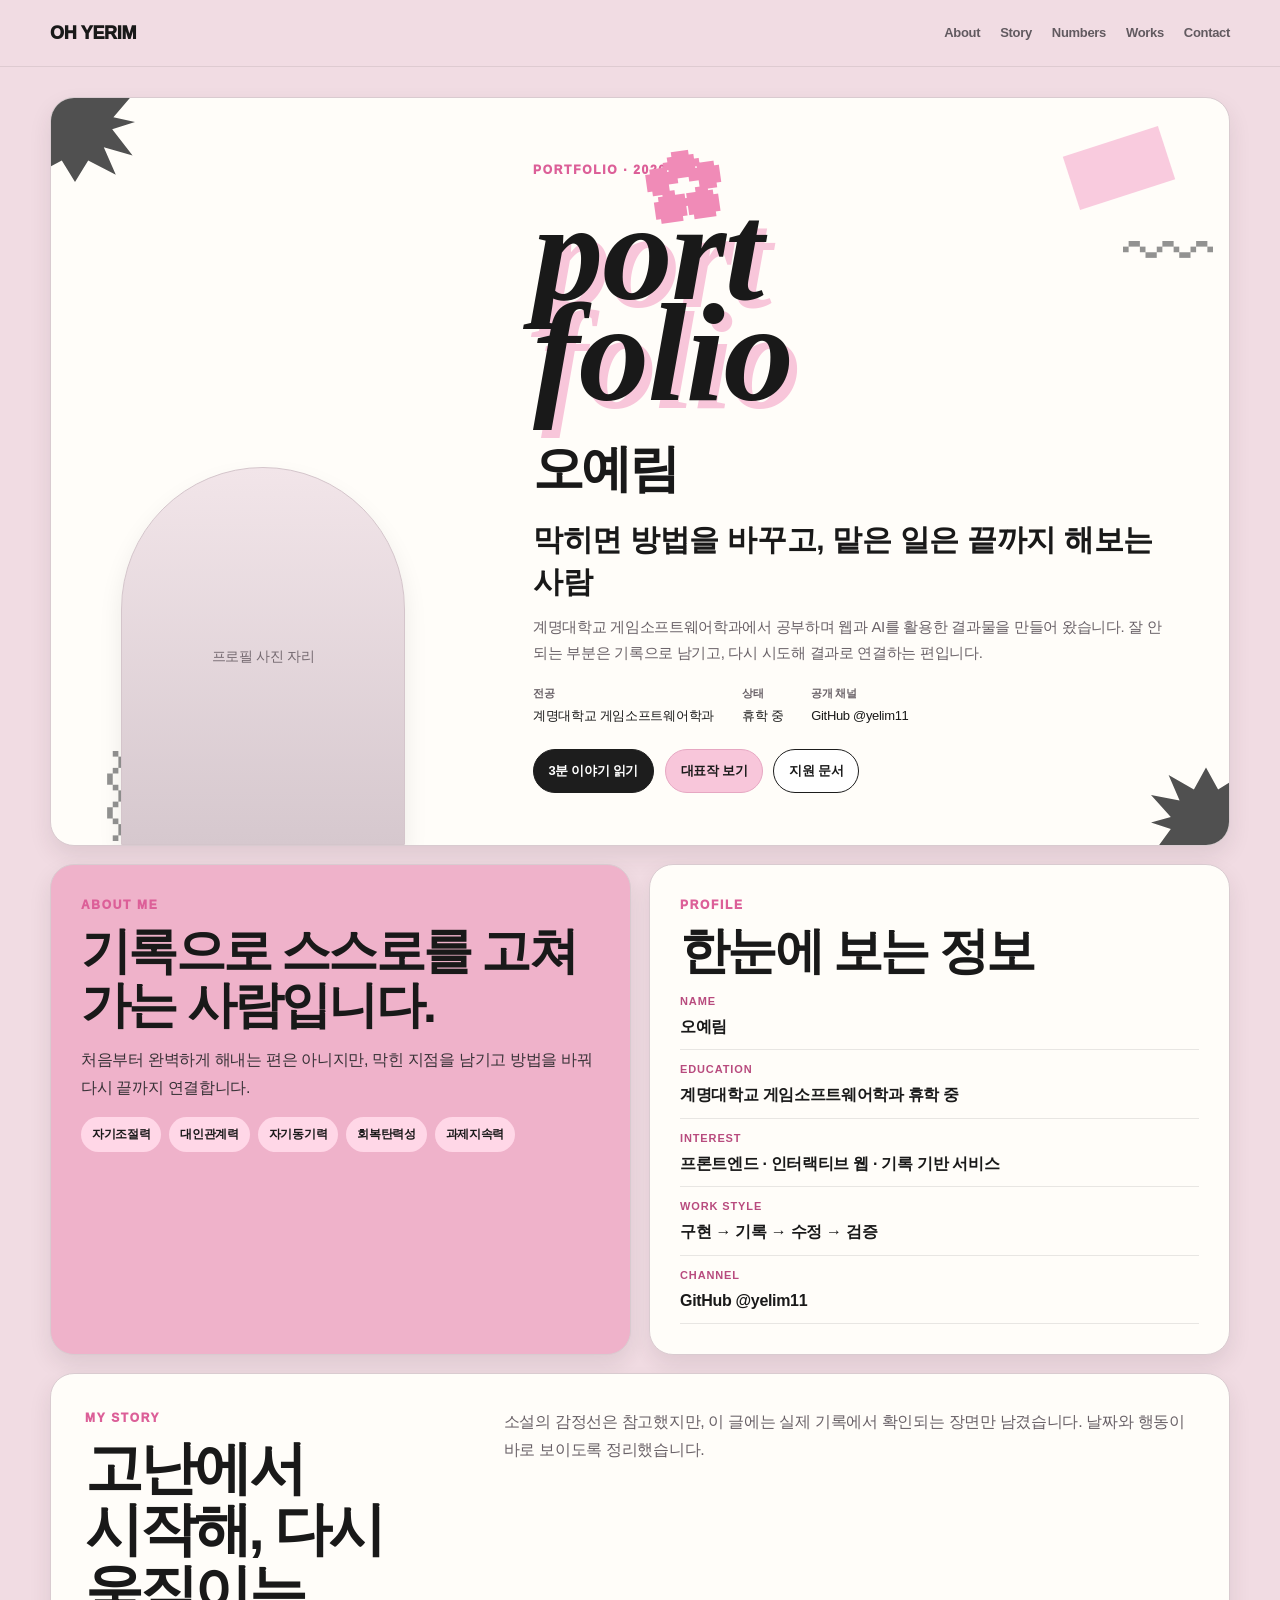
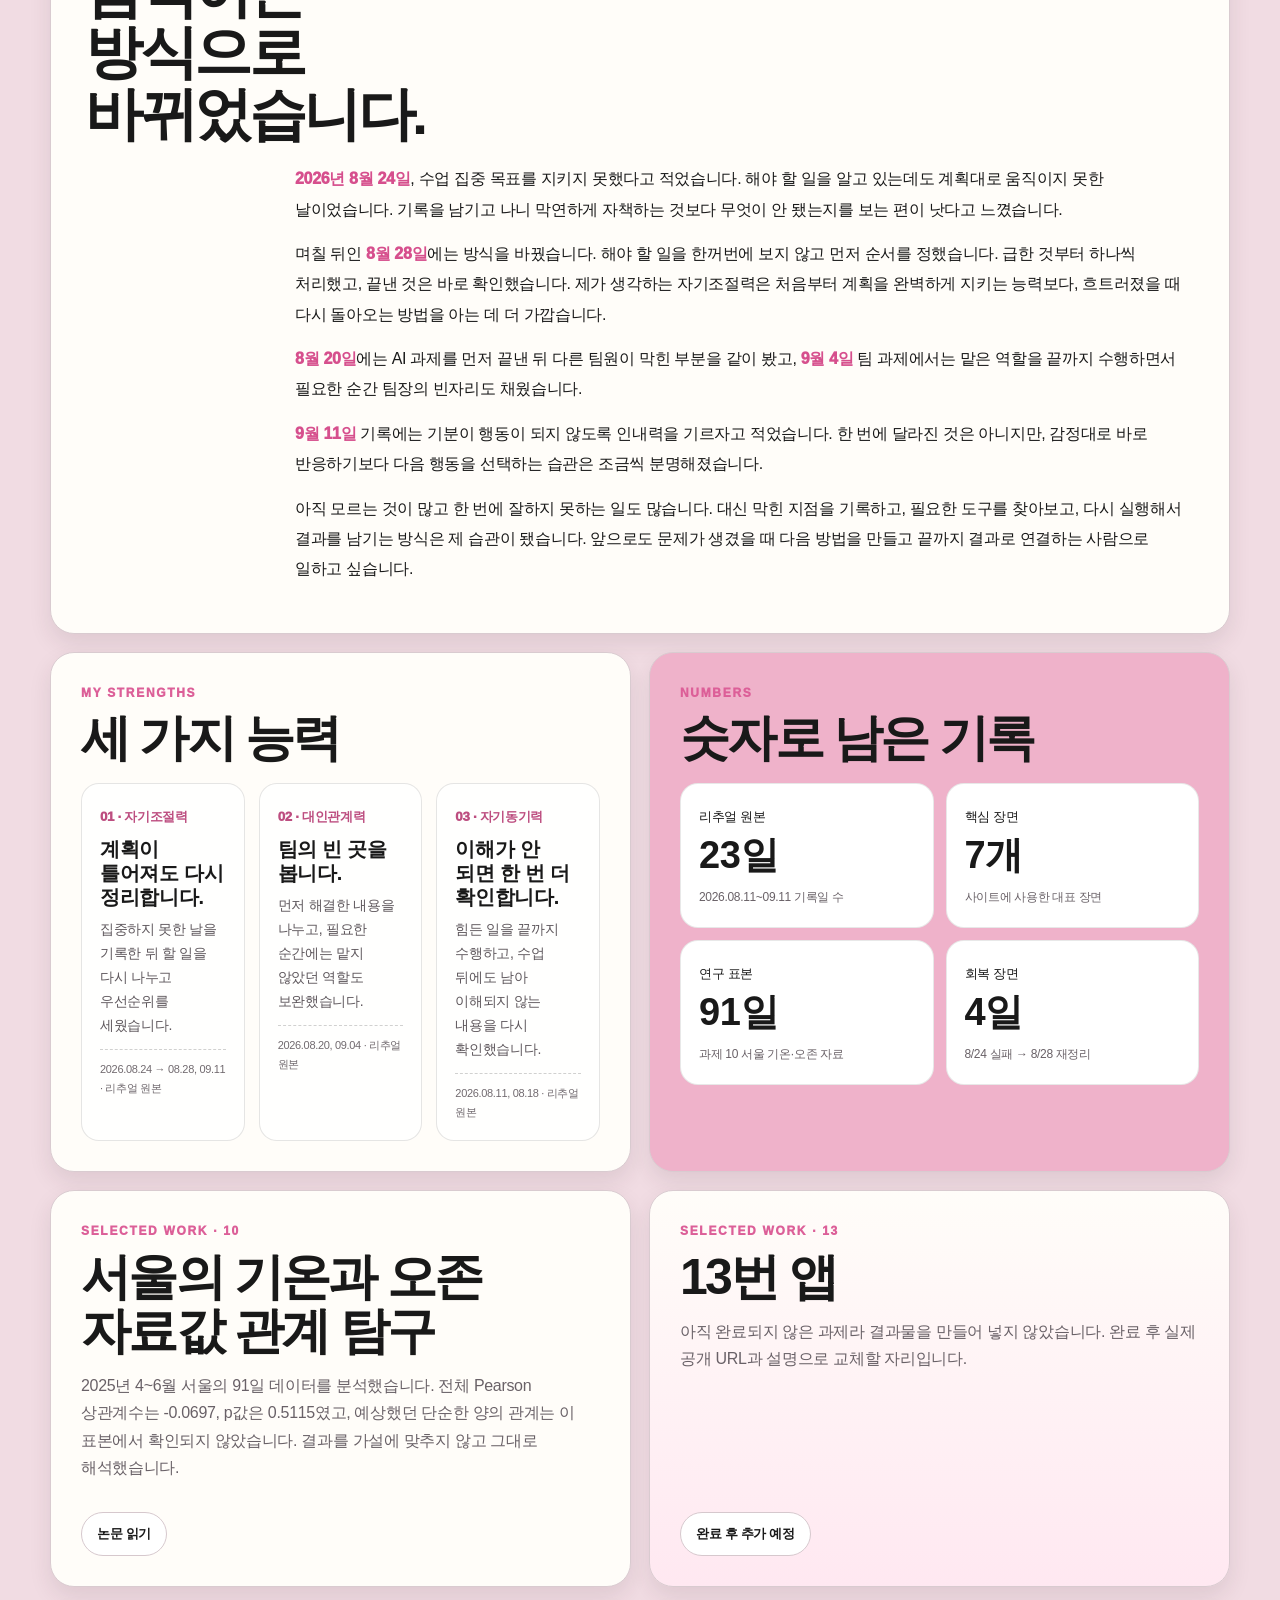
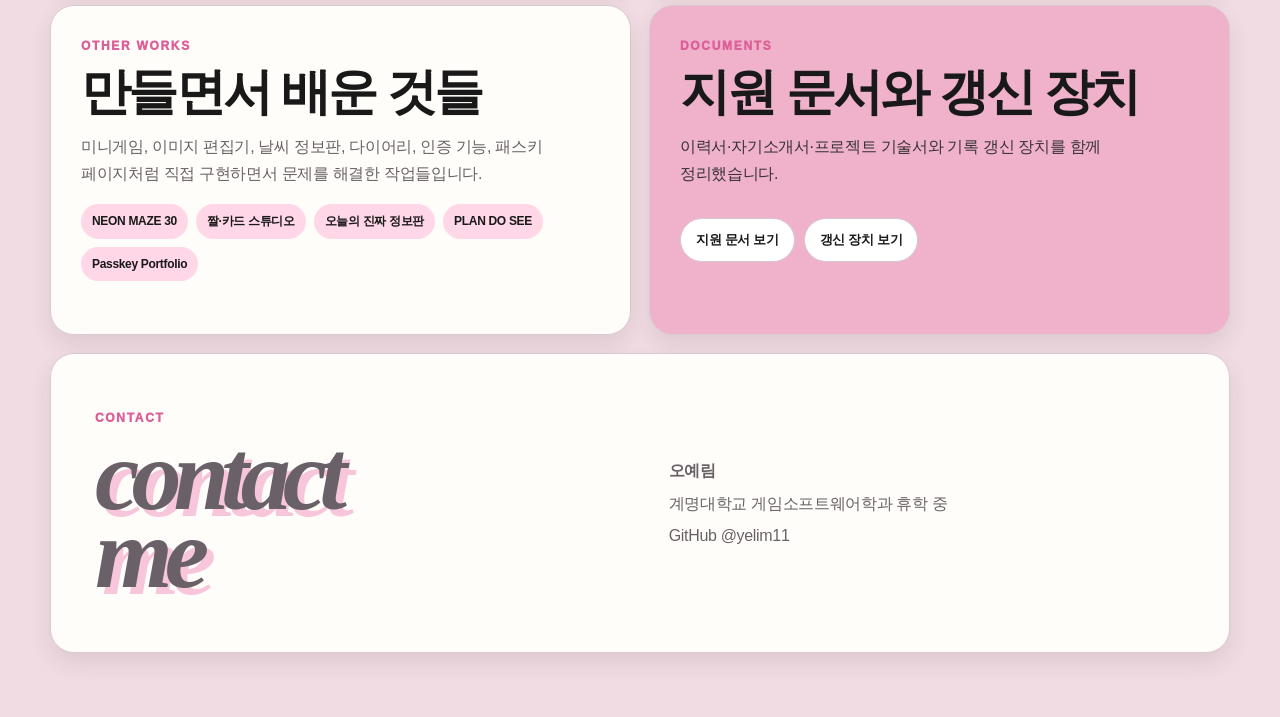
==== commit 2328e22e: "Add subtle portfolio animations" ====
--- a/index.html
+++ b/index.html
@@ -1,11 +1,4 @@
-<!doctype html>
-<html lang="ko">
-<head>
-<meta charset="utf-8">
-<meta name="viewport" content="width=device-width,initial-scale=1">
-<meta name="description" content="오예림 포트폴리오">
-<title>오예림 | Portfolio</title>
-<style>
+<!doctype html><html lang="ko"><head><meta charset="utf-8"><meta name="viewport" content="width=device-width,initial-scale=1"><meta name="description" content="오예림 포트폴리오"><title>오예림 | Portfolio</title><style>
 :root{
   --bg:#f1dce3;
   --paper:#fffdf9;
@@ -39,27 +32,41 @@
 .stats{display:grid;grid-template-columns:repeat(2,minmax(0,1fr));gap:12px;margin-top:18px}.stat{padding:18px;border:1px solid rgba(0,0,0,.09);border-radius:18px;background:white}.stat b{display:block;font-size:38px;line-height:1;margin:6px 0 8px}.stat span{font-size:12px;color:var(--muted);line-height:1.55}.work-card{min-height:360px;display:flex;flex-direction:column}.work-card p{color:var(--muted)}.links{display:flex;gap:9px;flex-wrap:wrap;margin-top:auto;padding-top:18px}.mini{border-color:#d6c8cd}.placeholder{background:linear-gradient(180deg,#fffdf9,#ffe8f1)}.contact{grid-column:1/-1;min-height:300px;display:grid;grid-template-columns:1fr .9fr;align-items:center;padding:40px 44px}.contact-title{font-family:Georgia,"Times New Roman",serif;font-style:italic;font-weight:900;font-size:clamp(58px,8vw,100px);line-height:.78;letter-spacing:-.08em;text-shadow:7px 7px 0 var(--pink2);margin:0}.contact p{margin:5px 0;color:var(--muted)}.reveal{opacity:0;transform:translateY(20px);transition:opacity .55s ease,transform .55s ease}.reveal.show{opacity:1;transform:none}
 @media(max-width:980px){.hero{grid-template-columns:1fr;min-height:0}.hero-left{min-height:380px}.photo-frame{max-width:220px}.hero-right{padding:38px 30px 42px}.deck{grid-template-columns:1fr}.hero,.story,.contact{grid-column:1}.story-head{grid-template-columns:1fr}.story-body{margin:0}.ability-grid{grid-template-columns:1fr}.contact{grid-template-columns:1fr;gap:24px}.star,.tape,.squiggle{display:none}}
 @media(max-width:680px){.navin a:not(.brand){display:none}.wrap{width:calc(100% - 20px)}main{padding-top:18px}.hero-left{min-height:300px}.hero-right,.section-card,.story,.contact{padding:24px 20px}.mega span{font-size:clamp(72px,25vw,104px)}.mega .flower{font-size:56px;top:-24px}.meta{gap:16px}.stats{grid-template-columns:1fr}.story-head h2{font-size:clamp(32px,10vw,44px)}}
-</style>
-</head>
-<body>
-<nav class="nav"><div class="wrap navin"><a class="brand" href="#top">OH YERIM</a><a href="#about">About</a><a href="#story">Story</a><a href="#numbers">Numbers</a><a href="#works">Works</a><a href="#contact">Contact</a></div></nav>
-<main id="top"><div class="wrap deck">
-<section class="card hero reveal show">
-  <span class="star tl"></span><span class="star br"></span><span class="tape"></span><span class="squiggle sq1">〰</span><span class="squiggle sq2">〰</span>
-  <div class="hero-left"><div class="photo-frame">프로필 사진 자리</div></div>
-  <div class="hero-right"><div class="eyebrow">PORTFOLIO · 2026</div><div class="mega" aria-hidden="true"><span class="flower">✿</span><span>port</span><span>folio</span></div><h1 class="name">오예림</h1><p class="lead">막히면 방법을 바꾸고, 맡은 일은 끝까지 해보는 사람</p><p class="desc">계명대학교 게임소프트웨어학과에서 공부하며 웹과 AI를 활용한 결과물을 만들어 왔습니다. 잘 안 되는 부분은 기록으로 남기고, 다시 시도해 결과로 연결하는 편입니다.</p><div class="meta"><div><strong>전공</strong>계명대학교 게임소프트웨어학과</div><div><strong>상태</strong>휴학 중</div><div><strong>공개 채널</strong>GitHub @yelim11</div></div><div class="actions"><a class="btn primary" href="#story">3분 이야기 읽기</a><a class="btn pink" href="#works">대표작 보기</a><a class="btn" href="documents.html">지원 문서</a></div></div>
-</section>
-<section id="about" class="card section-card pink-card reveal"><div class="eyebrow">ABOUT ME</div><h2>기록으로 스스로를 고쳐 가는 사람입니다.</h2><p>처음부터 완벽하게 해내는 편은 아니지만, 막힌 지점을 남기고 방법을 바꿔 다시 끝까지 연결합니다.</p><div class="chips"><span class="chip">자기조절력</span><span class="chip">대인관계력</span><span class="chip">자기동기력</span><span class="chip">회복탄력성</span><span class="chip">과제지속력</span></div></section>
-<section class="card section-card reveal"><div class="eyebrow">PROFILE</div><h2>한눈에 보는 정보</h2><div class="profile-list"><div><strong>NAME</strong><span>오예림</span></div><div><strong>EDUCATION</strong><span>계명대학교 게임소프트웨어학과 휴학 중</span></div><div><strong>INTEREST</strong><span>프론트엔드 · 인터랙티브 웹 · 기록 기반 서비스</span></div><div><strong>WORK STYLE</strong><span>구현 → 기록 → 수정 → 검증</span></div><div><strong>CHANNEL</strong><span>GitHub @yelim11</span></div></div></section>
-<section id="story" class="card story reveal"><div class="story-head"><div><div class="eyebrow">MY STORY</div><h2>고난에서 시작해, 다시 움직이는 방식으로 바뀌었습니다.</h2></div><p>소설의 감정선은 참고했지만, 이 글에는 실제 기록에서 확인되는 장면만 남겼습니다. 날짜와 행동이 바로 보이도록 정리했습니다.</p></div><div class="story-body"><p><span class="date">2026년 8월 24일</span>, 수업 집중 목표를 지키지 못했다고 적었습니다. 해야 할 일을 알고 있는데도 계획대로 움직이지 못한 날이었습니다. 기록을 남기고 나니 막연하게 자책하는 것보다 무엇이 안 됐는지를 보는 편이 낫다고 느꼈습니다.</p><p>며칠 뒤인 <span class="date">8월 28일</span>에는 방식을 바꿨습니다. 해야 할 일을 한꺼번에 보지 않고 먼저 순서를 정했습니다. 급한 것부터 하나씩 처리했고, 끝낸 것은 바로 확인했습니다. 제가 생각하는 자기조절력은 처음부터 계획을 완벽하게 지키는 능력보다, 흐트러졌을 때 다시 돌아오는 방법을 아는 데 더 가깝습니다.</p><p><span class="date">8월 20일</span>에는 AI 과제를 먼저 끝낸 뒤 다른 팀원이 막힌 부분을 같이 봤고, <span class="date">9월 4일</span> 팀 과제에서는 맡은 역할을 끝까지 수행하면서 필요한 순간 팀장의 빈자리도 채웠습니다.</p><p><span class="date">9월 11일</span> 기록에는 기분이 행동이 되지 않도록 인내력을 기르자고 적었습니다. 한 번에 달라진 것은 아니지만, 감정대로 바로 반응하기보다 다음 행동을 선택하는 습관은 조금씩 분명해졌습니다.</p><p>아직 모르는 것이 많고 한 번에 잘하지 못하는 일도 많습니다. 대신 막힌 지점을 기록하고, 필요한 도구를 찾아보고, 다시 실행해서 결과를 남기는 방식은 제 습관이 됐습니다. 앞으로도 문제가 생겼을 때 다음 방법을 만들고 끝까지 결과로 연결하는 사람으로 일하고 싶습니다.</p></div></section>
-<section class="card section-card reveal"><div class="eyebrow">MY STRENGTHS</div><h2>세 가지 능력</h2><div class="ability-grid"><article class="ability"><small>01 · 자기조절력</small><h3>계획이 틀어져도 다시 정리합니다.</h3><p>집중하지 못한 날을 기록한 뒤 할 일을 다시 나누고 우선순위를 세웠습니다.</p><div class="evidence">2026.08.24 → 08.28, 09.11 · 리추얼 원본</div></article><article class="ability"><small>02 · 대인관계력</small><h3>팀의 빈 곳을 봅니다.</h3><p>먼저 해결한 내용을 나누고, 필요한 순간에는 맡지 않았던 역할도 보완했습니다.</p><div class="evidence">2026.08.20, 09.04 · 리추얼 원본</div></article><article class="ability"><small>03 · 자기동기력</small><h3>이해가 안 되면 한 번 더 확인합니다.</h3><p>힘든 일을 끝까지 수행하고, 수업 뒤에도 남아 이해되지 않는 내용을 다시 확인했습니다.</p><div class="evidence">2026.08.11, 08.18 · 리추얼 원본</div></article></div></section>
-<section id="numbers" class="card section-card pink-card reveal"><div class="eyebrow">NUMBERS</div><h2>숫자로 남은 기록</h2><div class="stats"><div class="stat"><small>리추얼 원본</small><b>23일</b><span>2026.08.11~09.11 기록일 수</span></div><div class="stat"><small>핵심 장면</small><b>7개</b><span>사이트에 사용한 대표 장면</span></div><div class="stat"><small>연구 표본</small><b>91일</b><span>과제 10 서울 기온·오존 자료</span></div><div class="stat"><small>회복 장면</small><b>4일</b><span>8/24 실패 → 8/28 재정리</span></div></div></section>
-<section id="works" class="card section-card work-card reveal"><div class="eyebrow">SELECTED WORK · 10</div><h2>서울의 기온과 오존 자료값 관계 탐구</h2><p>2025년 4~6월 서울의 91일 데이터를 분석했습니다. 전체 Pearson 상관계수는 -0.0697, p값은 0.5115였고, 예상했던 단순한 양의 관계는 이 표본에서 확인되지 않았습니다. 결과를 가설에 맞추지 않고 그대로 해석했습니다.</p><div class="links"><a class="mini" href="paper.html">논문 읽기</a></div></section>
-<section class="card section-card work-card placeholder reveal"><div class="eyebrow">SELECTED WORK · 13</div><h2>13번 앱</h2><p>아직 완료되지 않은 과제라 결과물을 만들어 넣지 않았습니다. 완료 후 실제 공개 URL과 설명으로 교체할 자리입니다.</p><div class="links"><span class="mini">완료 후 추가 예정</span></div></section>
-<section class="card section-card reveal"><div class="eyebrow">OTHER WORKS</div><h2>만들면서 배운 것들</h2><p class="muted">미니게임, 이미지 편집기, 날씨 정보판, 다이어리, 인증 기능, 패스키 페이지처럼 직접 구현하면서 문제를 해결한 작업들입니다.</p><div class="chips"><span class="chip">NEON MAZE 30</span><span class="chip">짤·카드 스튜디오</span><span class="chip">오늘의 진짜 정보판</span><span class="chip">PLAN DO SEE</span><span class="chip">Passkey Portfolio</span></div></section>
-<section class="card section-card pink-card reveal"><div class="eyebrow">DOCUMENTS</div><h2>지원 문서와 갱신 장치</h2><p>이력서·자기소개서·프로젝트 기술서와 기록 갱신 장치를 함께 정리했습니다.</p><div class="links"><a class="mini" href="documents.html">지원 문서 보기</a><a class="mini" href="refresh-tool.html">갱신 장치 보기</a></div></section>
-<section id="contact" class="card contact reveal"><div><div class="eyebrow">CONTACT</div><p class="contact-title">contact<br>me</p></div><div><p><strong>오예림</strong></p><p>계명대학교 게임소프트웨어학과 휴학 중</p><p><a href="https://github.com/yelim11" target="_blank" rel="noopener">GitHub @yelim11</a></p></div></section>
-</div></main>
-<script>const els=document.querySelectorAll('.reveal');const io=new IntersectionObserver(es=>es.forEach(e=>{if(e.isIntersecting)e.target.classList.add('show')}),{threshold:.1});els.forEach(el=>io.observe(el));</script>
-</body>
-</html>
+
+/* Motion: subtle, readability-first */
+.card{transition:transform .28s ease,box-shadow .28s ease,border-color .28s ease}
+@media (hover:hover) and (pointer:fine){
+  .card:not(.hero):hover{transform:translateY(-5px);box-shadow:0 16px 34px rgba(60,42,50,.14)}
+  .navin a:not(.brand){position:relative}
+  .navin a:not(.brand)::after{content:"";position:absolute;left:0;right:0;bottom:-6px;height:2px;background:var(--pink);transform:scaleX(0);transform-origin:left;transition:transform .22s ease}
+  .navin a:not(.brand):hover::after{transform:scaleX(1)}
+}
+.photo-frame{animation:portraitFloat 5.5s ease-in-out infinite}
+.mega span:not(.flower){opacity:0;transform:translateY(26px);animation:titleIn .8s cubic-bezier(.2,.8,.2,1) forwards}
+.mega span:nth-of-type(2){animation-delay:.08s}
+.mega span:nth-of-type(3){animation-delay:.20s}
+.mega .flower{animation:flowerSway 5.8s ease-in-out infinite}
+.star.tl{animation:starDriftA 8s ease-in-out infinite}
+.star.br{animation:starDriftB 9s ease-in-out infinite}
+.tape{animation:tapeSway 7s ease-in-out infinite}
+.sq1{animation:squiggleA 6.8s ease-in-out infinite}
+.sq2{animation:squiggleB 7.6s ease-in-out infinite}
+.hero .name,.hero .lead,.hero .desc,.hero .meta,.hero .actions{opacity:0;transform:translateY(14px);animation:heroCopyIn .65s ease forwards}
+.hero .name{animation-delay:.35s}.hero .lead{animation-delay:.44s}.hero .desc{animation-delay:.53s}.hero .meta{animation-delay:.62s}.hero .actions{animation-delay:.71s}
+.reveal{opacity:0;transform:translateY(24px) scale(.992);transition:opacity .62s ease,transform .62s cubic-bezier(.2,.8,.2,1)}
+.reveal.show{opacity:1;transform:none}
+@keyframes titleIn{to{opacity:1;transform:translateY(0)}}
+@keyframes heroCopyIn{to{opacity:1;transform:translateY(0)}}
+@keyframes portraitFloat{0%,100%{transform:translateY(0)}50%{transform:translateY(-8px)}}
+@keyframes flowerSway{0%,100%{transform:rotate(-8deg) translateY(0)}50%{transform:rotate(5deg) translateY(-5px)}}
+@keyframes starDriftA{0%,100%{transform:rotate(0deg) translate(0,0)}50%{transform:rotate(8deg) translate(8px,5px)}}
+@keyframes starDriftB{0%,100%{transform:rotate(0deg) translate(0,0)}50%{transform:rotate(-7deg) translate(-7px,-4px)}}
+@keyframes tapeSway{0%,100%{transform:rotate(-18deg) translateY(0)}50%{transform:rotate(-14deg) translateY(5px)}}
+@keyframes squiggleA{0%,100%{transform:translateX(0) rotate(0deg)}50%{transform:translateX(-7px) rotate(3deg)}}
+@keyframes squiggleB{0%,100%{transform:rotate(90deg) translateX(0)}50%{transform:rotate(94deg) translateX(5px)}}
+@media(prefers-reduced-motion:reduce){
+  html{scroll-behavior:auto}
+  *,*::before,*::after{animation:none!important;transition:none!important}
+  .mega span:not(.flower),.hero .name,.hero .lead,.hero .desc,.hero .meta,.hero .actions,.reveal{opacity:1!important;transform:none!important}
+}
+</style></head><body><nav class="nav"><div class="wrap navin"><a class="brand" href="#top">OH YERIM</a><a href="#about">About</a><a href="#story">Story</a><a href="#numbers">Numbers</a><a href="#works">Works</a><a href="#contact">Contact</a></div></nav><main id="top"><div class="wrap deck"><section class="card hero reveal show"><span class="star tl"></span><span class="star br"></span><span class="tape"></span><span class="squiggle sq1">〰</span><span class="squiggle sq2">〰</span><div class="hero-left"><div class="photo-frame">프로필 사진 자리</div></div><div class="hero-right"><div class="eyebrow">PORTFOLIO · 2026</div><div class="mega" aria-hidden="true"><span class="flower">✿</span><span>port</span><span>folio</span></div><h1 class="name">오예림</h1><p class="lead">막히면 방법을 바꾸고, 맡은 일은 끝까지 해보는 사람</p><p class="desc">계명대학교 게임소프트웨어학과에서 공부하며 웹과 AI를 활용한 결과물을 만들어 왔습니다. 잘 안 되는 부분은 기록으로 남기고, 다시 시도해 결과로 연결하는 편입니다.</p><div class="meta"><div><strong>전공</strong>계명대학교 게임소프트웨어학과</div><div><strong>상태</strong>휴학 중</div><div><strong>공개 채널</strong>GitHub @yelim11</div></div><div class="actions"><a class="btn primary" href="#story">3분 이야기 읽기</a><a class="btn pink" href="#works">대표작 보기</a><a class="btn" href="documents.html">지원 문서</a></div></div></section><section id="about" class="card section-card pink-card reveal"><div class="eyebrow">ABOUT ME</div><h2>기록으로 스스로를 고쳐 가는 사람입니다.</h2><p>처음부터 완벽하게 해내는 편은 아니지만, 막힌 지점을 남기고 방법을 바꿔 다시 끝까지 연결합니다.</p><div class="chips"><span class="chip">자기조절력</span><span class="chip">대인관계력</span><span class="chip">자기동기력</span><span class="chip">회복탄력성</span><span class="chip">과제지속력</span></div></section><section class="card section-card reveal"><div class="eyebrow">PROFILE</div><h2>한눈에 보는 정보</h2><div class="profile-list"><div><strong>NAME</strong><span>오예림</span></div><div><strong>EDUCATION</strong><span>계명대학교 게임소프트웨어학과 휴학 중</span></div><div><strong>INTEREST</strong><span>프론트엔드 · 인터랙티브 웹 · 기록 기반 서비스</span></div><div><strong>WORK STYLE</strong><span>구현 → 기록 → 수정 → 검증</span></div><div><strong>CHANNEL</strong><span>GitHub @yelim11</span></div></div></section><section id="story" class="card story reveal"><div class="story-head"><div><div class="eyebrow">MY STORY</div><h2>고난에서 시작해, 다시 움직이는 방식으로 바뀌었습니다.</h2></div><p>소설의 감정선은 참고했지만, 이 글에는 실제 기록에서 확인되는 장면만 남겼습니다. 날짜와 행동이 바로 보이도록 정리했습니다.</p></div><div class="story-body"><p><span class="date">2026년 8월 24일</span>, 수업 집중 목표를 지키지 못했다고 적었습니다. 해야 할 일을 알고 있는데도 계획대로 움직이지 못한 날이었습니다. 기록을 남기고 나니 막연하게 자책하는 것보다 무엇이 안 됐는지를 보는 편이 낫다고 느꼈습니다.</p><p>며칠 뒤인 <span class="date">8월 28일</span>에는 방식을 바꿨습니다. 해야 할 일을 한꺼번에 보지 않고 먼저 순서를 정했습니다. 급한 것부터 하나씩 처리했고, 끝낸 것은 바로 확인했습니다. 제가 생각하는 자기조절력은 처음부터 계획을 완벽하게 지키는 능력보다, 흐트러졌을 때 다시 돌아오는 방법을 아는 데 더 가깝습니다.</p><p><span class="date">8월 20일</span>에는 AI 과제를 먼저 끝낸 뒤 다른 팀원이 막힌 부분을 같이 봤고, <span class="date">9월 4일</span> 팀 과제에서는 맡은 역할을 끝까지 수행하면서 필요한 순간 팀장의 빈자리도 채웠습니다.</p><p><span class="date">9월 11일</span> 기록에는 기분이 행동이 되지 않도록 인내력을 기르자고 적었습니다. 한 번에 달라진 것은 아니지만, 감정대로 바로 반응하기보다 다음 행동을 선택하는 습관은 조금씩 분명해졌습니다.</p><p>아직 모르는 것이 많고 한 번에 잘하지 못하는 일도 많습니다. 대신 막힌 지점을 기록하고, 필요한 도구를 찾아보고, 다시 실행해서 결과를 남기는 방식은 제 습관이 됐습니다. 앞으로도 문제가 생겼을 때 다음 방법을 만들고 끝까지 결과로 연결하는 사람으로 일하고 싶습니다.</p></div></section><section class="card section-card reveal"><div class="eyebrow">MY STRENGTHS</div><h2>세 가지 능력</h2><div class="ability-grid"><article class="ability"><small>01 · 자기조절력</small><h3>계획이 틀어져도 다시 정리합니다.</h3><p>집중하지 못한 날을 기록한 뒤 할 일을 다시 나누고 우선순위를 세웠습니다.</p><div class="evidence">2026.08.24 → 08.28, 09.11 · 리추얼 원본</div></article><article class="ability"><small>02 · 대인관계력</small><h3>팀의 빈 곳을 봅니다.</h3><p>먼저 해결한 내용을 나누고, 필요한 순간에는 맡지 않았던 역할도 보완했습니다.</p><div class="evidence">2026.08.20, 09.04 · 리추얼 원본</div></article><article class="ability"><small>03 · 자기동기력</small><h3>이해가 안 되면 한 번 더 확인합니다.</h3><p>힘든 일을 끝까지 수행하고, 수업 뒤에도 남아 이해되지 않는 내용을 다시 확인했습니다.</p><div class="evidence">2026.08.11, 08.18 · 리추얼 원본</div></article></div></section><section id="numbers" class="card section-card pink-card reveal"><div class="eyebrow">NUMBERS</div><h2>숫자로 남은 기록</h2><div class="stats"><div class="stat"><small>리추얼 원본</small><b>23일</b><span>2026.08.11~09.11 기록일 수</span></div><div class="stat"><small>핵심 장면</small><b>7개</b><span>사이트에 사용한 대표 장면</span></div><div class="stat"><small>연구 표본</small><b>91일</b><span>과제 10 서울 기온·오존 자료</span></div><div class="stat"><small>회복 장면</small><b>4일</b><span>8/24 실패 → 8/28 재정리</span></div></div></section><section id="works" class="card section-card work-card reveal"><div class="eyebrow">SELECTED WORK · 10</div><h2>서울의 기온과 오존 자료값 관계 탐구</h2><p>2025년 4~6월 서울의 91일 데이터를 분석했습니다. 전체 Pearson 상관계수는 -0.0697, p값은 0.5115였고, 예상했던 단순한 양의 관계는 이 표본에서 확인되지 않았습니다. 결과를 가설에 맞추지 않고 그대로 해석했습니다.</p><div class="links"><a class="mini" href="paper.html">논문 읽기</a></div></section><section class="card section-card work-card placeholder reveal"><div class="eyebrow">SELECTED WORK · 13</div><h2>13번 앱</h2><p>아직 완료되지 않은 과제라 결과물을 만들어 넣지 않았습니다. 완료 후 실제 공개 URL과 설명으로 교체할 자리입니다.</p><div class="links"><span class="mini">완료 후 추가 예정</span></div></section><section class="card section-card reveal"><div class="eyebrow">OTHER WORKS</div><h2>만들면서 배운 것들</h2><p class="muted">미니게임, 이미지 편집기, 날씨 정보판, 다이어리, 인증 기능, 패스키 페이지처럼 직접 구현하면서 문제를 해결한 작업들입니다.</p><div class="chips"><span class="chip">NEON MAZE 30</span><span class="chip">짤·카드 스튜디오</span><span class="chip">오늘의 진짜 정보판</span><span class="chip">PLAN DO SEE</span><span class="chip">Passkey Portfolio</span></div></section><section class="card section-card pink-card reveal"><div class="eyebrow">DOCUMENTS</div><h2>지원 문서와 갱신 장치</h2><p>이력서·자기소개서·프로젝트 기술서와 기록 갱신 장치를 함께 정리했습니다.</p><div class="links"><a class="mini" href="documents.html">지원 문서 보기</a><a class="mini" href="refresh-tool.html">갱신 장치 보기</a></div></section><section id="contact" class="card contact reveal"><div><div class="eyebrow">CONTACT</div><p class="contact-title">contact<br>me</p></div><div><p><strong>오예림</strong></p><p>계명대학교 게임소프트웨어학과 휴학 중</p><p><a href="https://github.com/yelim11" target="_blank" rel="noopener">GitHub @yelim11</a></p></div></section></div></main><script>const els=document.querySelectorAll('.reveal');const io=new IntersectionObserver(es=>es.forEach(e=>{if(e.isIntersecting)e.target.classList.add('show')}),{threshold:.1});els.forEach(el=>io.observe(el));</script></body></html>
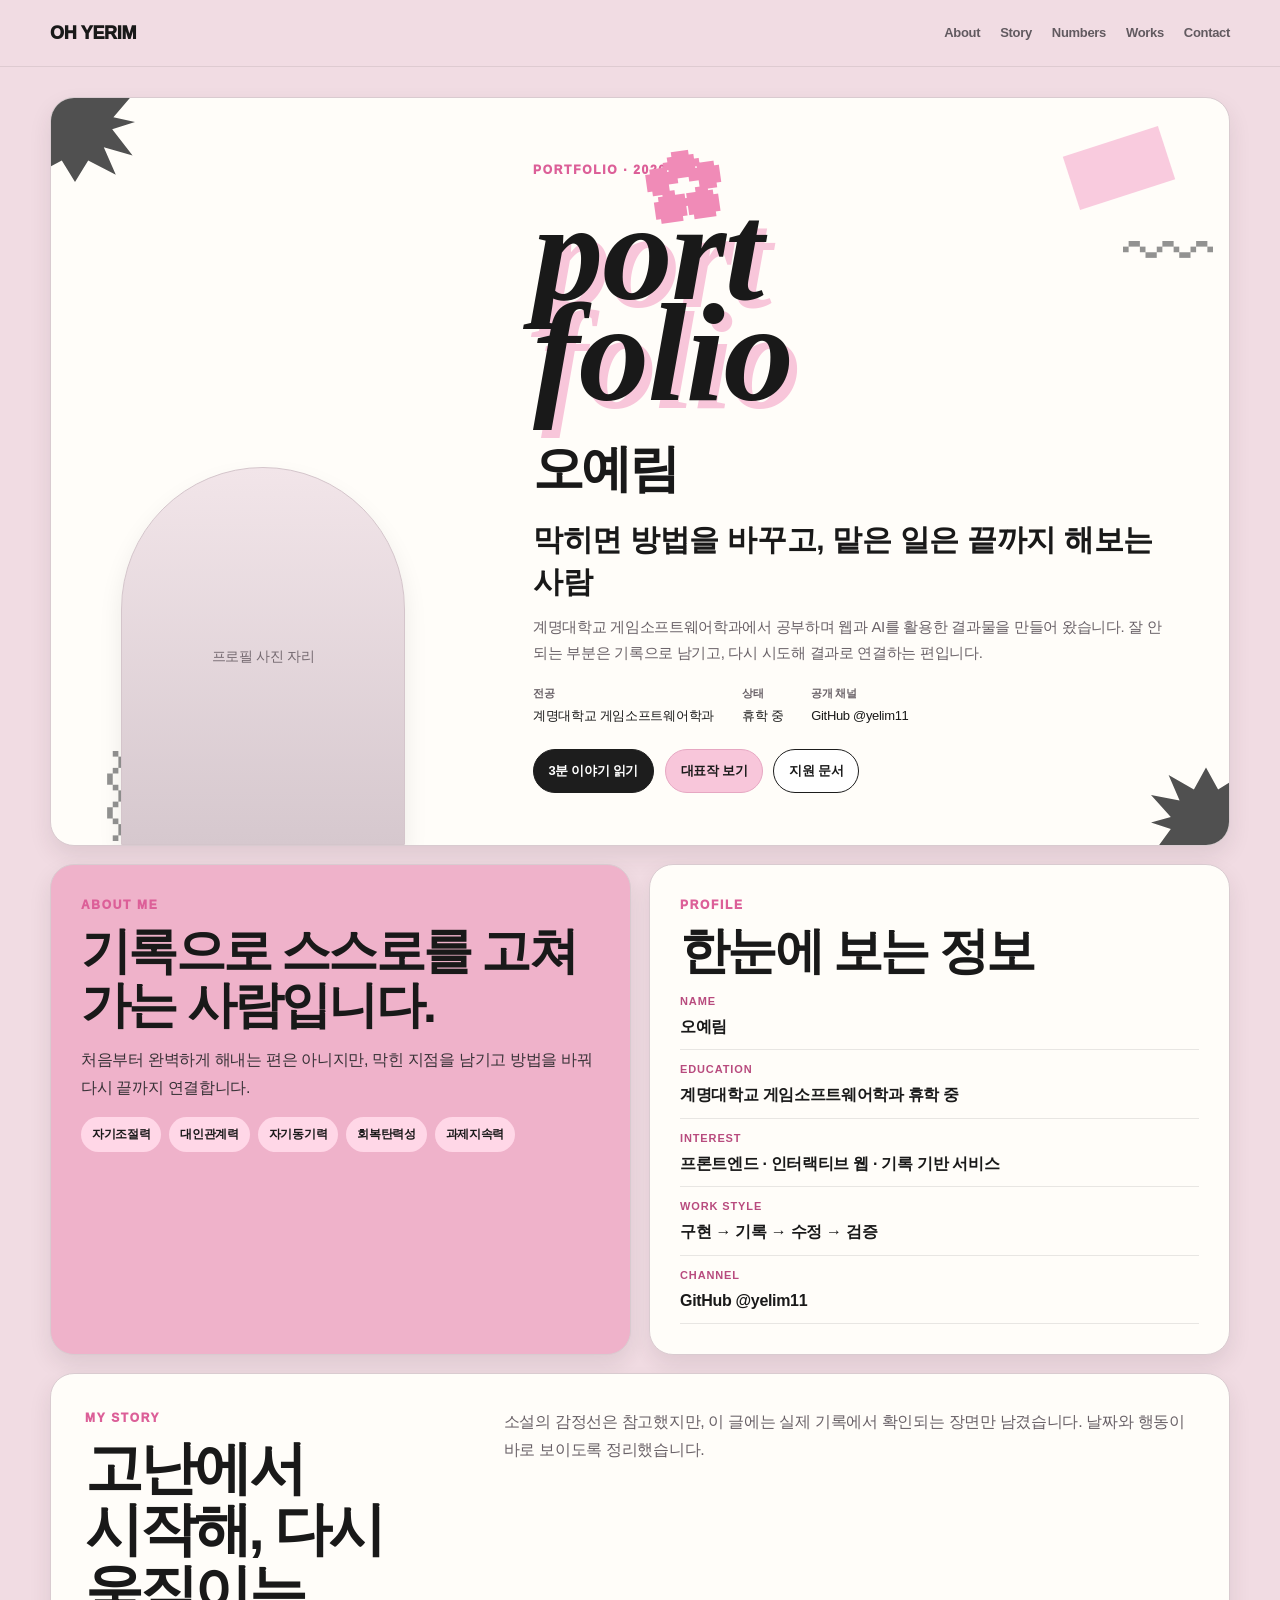
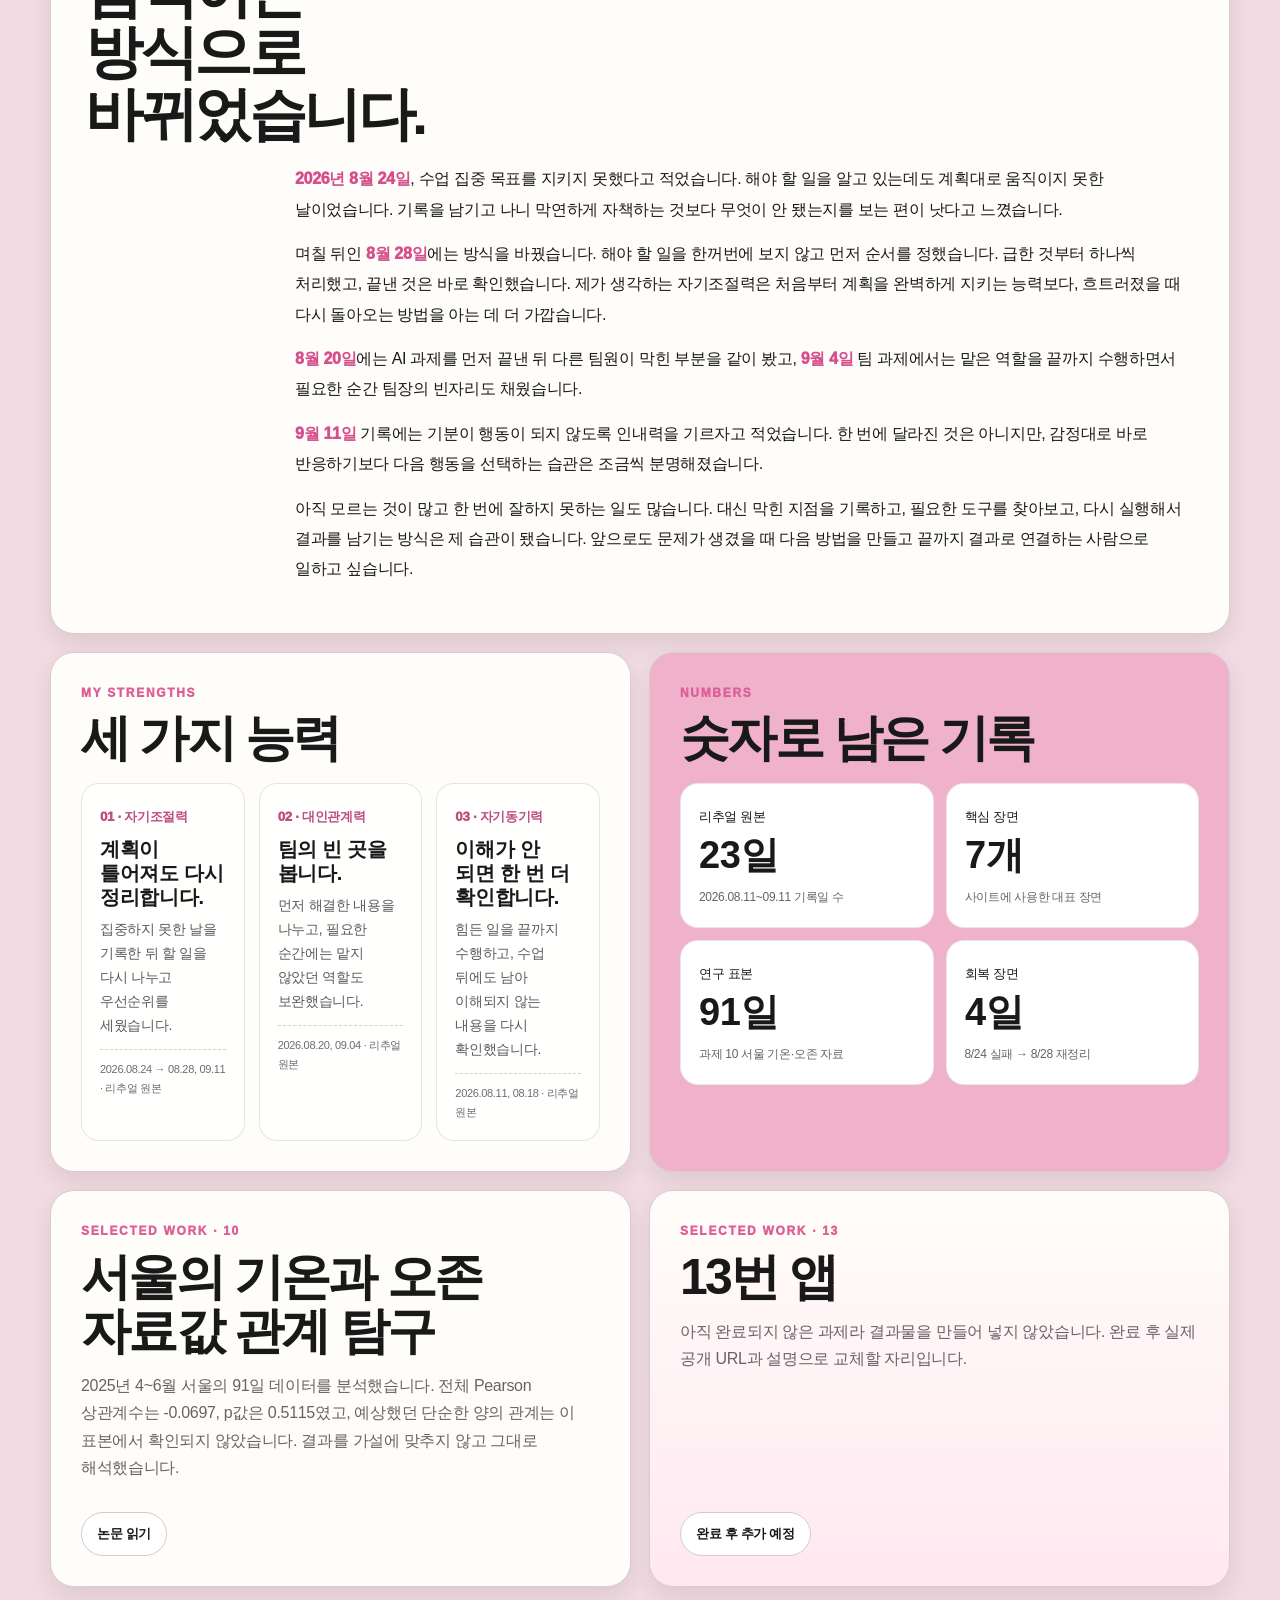
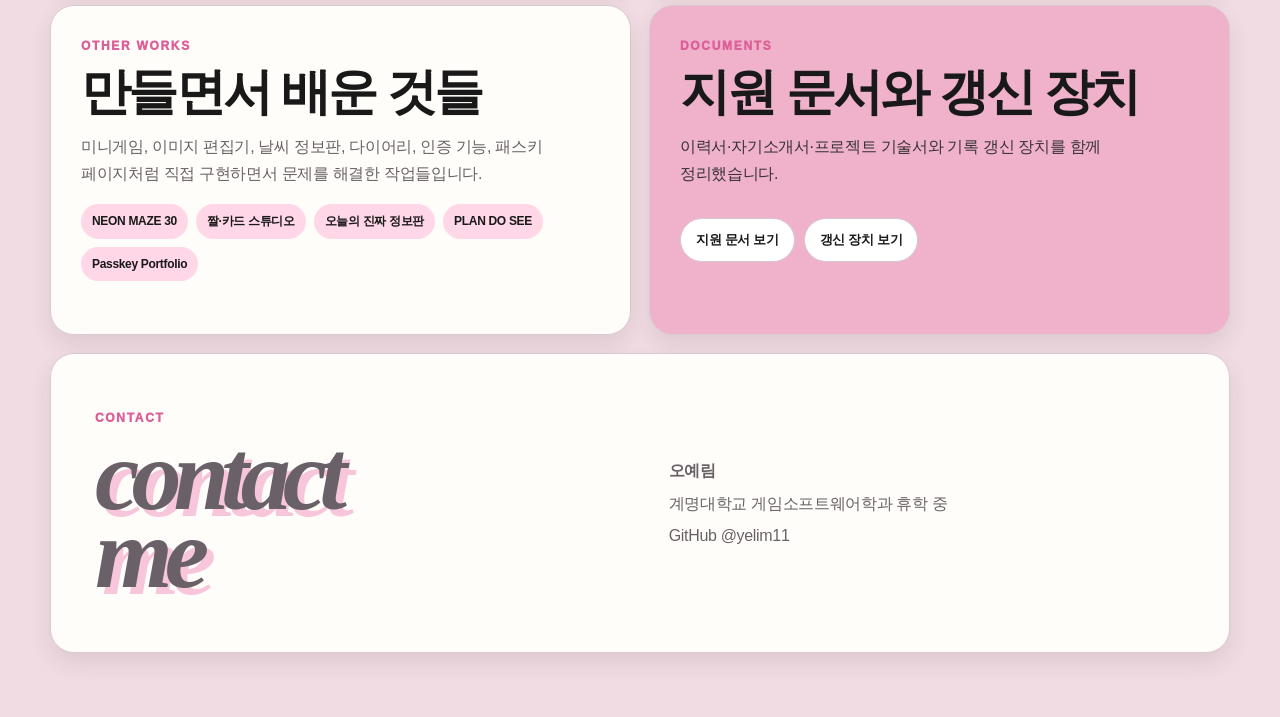
==== commit 2d2c0140: "Animate portfolio text and keep layout readable" ====
--- a/index.html
+++ b/index.html
@@ -1,72 +1 @@
-<!doctype html><html lang="ko"><head><meta charset="utf-8"><meta name="viewport" content="width=device-width,initial-scale=1"><meta name="description" content="오예림 포트폴리오"><title>오예림 | Portfolio</title><style>
-:root{
-  --bg:#f1dce3;
-  --paper:#fffdf9;
-  --ink:#191919;
-  --muted:#696167;
-  --pink:#f08bb7;
-  --pink2:#f8c6da;
-  --line:#d9cbd0;
-  --dark:#444;
-  --max:1180px;
-  --r:24px;
-}
-*{box-sizing:border-box}
-html{scroll-behavior:smooth}
-body{margin:0;background:var(--bg);color:var(--ink);font-family:Pretendard,"Noto Sans KR","Apple SD Gothic Neo","Malgun Gothic",sans-serif;line-height:1.72;letter-spacing:-.02em}
-a{color:inherit;text-decoration:none}
-h1,h2,h3,p{word-break:keep-all;overflow-wrap:normal}
-.wrap{width:min(var(--max),calc(100% - 32px));margin:auto}
-.nav{position:sticky;top:0;z-index:30;background:rgba(241,220,227,.94);backdrop-filter:blur(12px);border-bottom:1px solid rgba(0,0,0,.08)}
-.navin{height:66px;display:flex;align-items:center;gap:20px}.brand{font-weight:950;font-size:18px;margin-right:auto}.navin a:not(.brand){font-size:13px;font-weight:800;color:#625a60}
-main{padding:30px 0 64px}.deck{display:grid;grid-template-columns:repeat(2,minmax(0,1fr));gap:18px}.card{position:relative;isolation:isolate;overflow:hidden;background:var(--paper);border:1px solid var(--line);border-radius:var(--r);box-shadow:0 10px 22px rgba(60,42,50,.10)}
-.card::before,.card::after{content:"";position:absolute;z-index:0;pointer-events:none}.card>*{position:relative;z-index:2}
-.hero{grid-column:1/-1;min-height:620px;display:grid;grid-template-columns:36% 64%;align-items:stretch}
-.hero-left{position:relative;display:flex;align-items:end;justify-content:center;padding:38px 30px 0;overflow:hidden}
-.photo-frame{width:min(78%,300px);aspect-ratio:3/4;border-radius:160px 160px 0 0;background:linear-gradient(180deg,#f2e5e9,#d6c8ce);display:grid;place-items:center;color:#746970;font-size:14px;border:1px solid #d4c5cb;box-shadow:0 12px 24px rgba(0,0,0,.08)}
-.hero-right{padding:62px 58px 52px;display:flex;flex-direction:column;justify-content:center}.eyebrow{font-size:12px;font-weight:950;letter-spacing:.14em;color:#dc5f98;margin-bottom:8px}.name{font-size:clamp(34px,4vw,58px);font-weight:950;letter-spacing:-.06em;margin:0 0 6px}.mega{position:relative;display:inline-block;margin:12px 0 22px;line-height:.72;font-family:Georgia,"Times New Roman",serif;font-style:italic;font-weight:900;letter-spacing:-.08em;text-transform:lowercase}.mega span{display:block;font-size:clamp(82px,11vw,150px);text-shadow:8px 8px 0 var(--pink2)}.mega .flower{position:absolute;left:18%;top:-34px;font-family:inherit;font-style:normal;font-size:76px;color:var(--pink);text-shadow:none;transform:rotate(-8deg)}
-.lead{font-size:clamp(21px,2.5vw,30px);font-weight:900;line-height:1.38;max-width:720px;margin:0 0 12px}.desc{font-size:15px;color:var(--muted);max-width:720px;margin:0}.meta{display:flex;gap:28px;flex-wrap:wrap;margin-top:18px;font-size:13px}.meta strong{display:block;font-size:11px;color:var(--muted);margin-bottom:2px}.actions{display:flex;gap:10px;flex-wrap:wrap;margin-top:22px}.btn,.mini{display:inline-flex;align-items:center;justify-content:center;min-height:42px;padding:10px 15px;border-radius:999px;border:1px solid #1d1d1d;background:white;font-size:13px;font-weight:900;transition:.2s ease}.btn:hover,.mini:hover{transform:translateY(-2px)}.btn.primary{background:#1d1d1d;color:#fff}.btn.pink{background:var(--pink2);border-color:#e6a7c2}
-.star{position:absolute;background:#505050;clip-path:polygon(50% 0%,61% 20%,82% 7%,74% 30%,100% 25%,82% 46%,100% 50%,81% 56%,98% 78%,74% 71%,84% 94%,61% 82%,50% 100%,39% 82%,17% 94%,26% 71%,2% 78%,18% 56%,0 50%,18% 45%,0 25%,26% 30%,16% 7%,39% 20%);z-index:1;pointer-events:none}.star.tl{width:120px;height:120px;left:-36px;top:-36px}.star.br{width:110px;height:110px;right:-32px;bottom:-32px}.tape{position:absolute;right:60px;top:42px;width:100px;height:56px;background:rgba(244,167,203,.58);transform:rotate(-18deg);z-index:1;pointer-events:none}.squiggle{position:absolute;font-size:90px;color:#777;line-height:1;z-index:1;pointer-events:none;opacity:.8}.sq1{right:16px;top:112px}.sq2{left:14px;bottom:4px;transform:rotate(90deg)}
-.section-card{padding:30px;min-height:330px}.pink-card{background:#efb2ca}.section-card h2{font-size:clamp(30px,4vw,50px);line-height:1.08;letter-spacing:-.055em;margin:0 0 14px}.section-card h3{font-size:25px;line-height:1.2;margin:0 0 10px}.section-card p{margin:0 0 12px;color:#383237}.section-card .muted{color:var(--muted)}.chips{display:flex;gap:8px;flex-wrap:wrap;margin-top:16px}.chip{padding:7px 11px;border-radius:999px;background:#ffd7e7;font-size:12px;font-weight:800}.profile-list{display:grid;gap:10px;margin-top:12px}.profile-list div{padding-bottom:9px;border-bottom:1px solid rgba(0,0,0,.09)}.profile-list strong{font-size:11px;letter-spacing:.08em;color:#b84b7e;display:block;margin-bottom:2px}.profile-list span{font-weight:800}.story{grid-column:1/-1;padding:34px}.story-head{display:grid;grid-template-columns:.72fr 1.28fr;gap:30px;align-items:start;margin-bottom:20px}.story-head h2{font-size:clamp(34px,4.6vw,58px);line-height:1.06;margin:0;letter-spacing:-.06em}.story-head p{margin:0;color:var(--muted)}.story-body{max-width:900px;margin-left:auto}.story-body p{font-size:16px;line-height:1.9;margin:0 0 14px}.date{color:#d64f8d;font-weight:950}
-.ability-grid{display:grid;grid-template-columns:repeat(3,minmax(0,1fr));gap:14px;margin-top:18px}.ability{border:1px solid rgba(0,0,0,.1);border-radius:18px;padding:18px;background:rgba(255,255,255,.72)}.ability small{font-weight:950;color:#bd4e80}.ability h3{font-size:20px;margin:7px 0 8px}.ability p{font-size:14px;color:#5f585d;margin:0}.evidence{margin-top:12px;padding-top:10px;border-top:1px dashed rgba(0,0,0,.18);font-size:11px;color:#716a6f}
-.stats{display:grid;grid-template-columns:repeat(2,minmax(0,1fr));gap:12px;margin-top:18px}.stat{padding:18px;border:1px solid rgba(0,0,0,.09);border-radius:18px;background:white}.stat b{display:block;font-size:38px;line-height:1;margin:6px 0 8px}.stat span{font-size:12px;color:var(--muted);line-height:1.55}.work-card{min-height:360px;display:flex;flex-direction:column}.work-card p{color:var(--muted)}.links{display:flex;gap:9px;flex-wrap:wrap;margin-top:auto;padding-top:18px}.mini{border-color:#d6c8cd}.placeholder{background:linear-gradient(180deg,#fffdf9,#ffe8f1)}.contact{grid-column:1/-1;min-height:300px;display:grid;grid-template-columns:1fr .9fr;align-items:center;padding:40px 44px}.contact-title{font-family:Georgia,"Times New Roman",serif;font-style:italic;font-weight:900;font-size:clamp(58px,8vw,100px);line-height:.78;letter-spacing:-.08em;text-shadow:7px 7px 0 var(--pink2);margin:0}.contact p{margin:5px 0;color:var(--muted)}.reveal{opacity:0;transform:translateY(20px);transition:opacity .55s ease,transform .55s ease}.reveal.show{opacity:1;transform:none}
-@media(max-width:980px){.hero{grid-template-columns:1fr;min-height:0}.hero-left{min-height:380px}.photo-frame{max-width:220px}.hero-right{padding:38px 30px 42px}.deck{grid-template-columns:1fr}.hero,.story,.contact{grid-column:1}.story-head{grid-template-columns:1fr}.story-body{margin:0}.ability-grid{grid-template-columns:1fr}.contact{grid-template-columns:1fr;gap:24px}.star,.tape,.squiggle{display:none}}
-@media(max-width:680px){.navin a:not(.brand){display:none}.wrap{width:calc(100% - 20px)}main{padding-top:18px}.hero-left{min-height:300px}.hero-right,.section-card,.story,.contact{padding:24px 20px}.mega span{font-size:clamp(72px,25vw,104px)}.mega .flower{font-size:56px;top:-24px}.meta{gap:16px}.stats{grid-template-columns:1fr}.story-head h2{font-size:clamp(32px,10vw,44px)}}
-
-/* Motion: subtle, readability-first */
-.card{transition:transform .28s ease,box-shadow .28s ease,border-color .28s ease}
-@media (hover:hover) and (pointer:fine){
-  .card:not(.hero):hover{transform:translateY(-5px);box-shadow:0 16px 34px rgba(60,42,50,.14)}
-  .navin a:not(.brand){position:relative}
-  .navin a:not(.brand)::after{content:"";position:absolute;left:0;right:0;bottom:-6px;height:2px;background:var(--pink);transform:scaleX(0);transform-origin:left;transition:transform .22s ease}
-  .navin a:not(.brand):hover::after{transform:scaleX(1)}
-}
-.photo-frame{animation:portraitFloat 5.5s ease-in-out infinite}
-.mega span:not(.flower){opacity:0;transform:translateY(26px);animation:titleIn .8s cubic-bezier(.2,.8,.2,1) forwards}
-.mega span:nth-of-type(2){animation-delay:.08s}
-.mega span:nth-of-type(3){animation-delay:.20s}
-.mega .flower{animation:flowerSway 5.8s ease-in-out infinite}
-.star.tl{animation:starDriftA 8s ease-in-out infinite}
-.star.br{animation:starDriftB 9s ease-in-out infinite}
-.tape{animation:tapeSway 7s ease-in-out infinite}
-.sq1{animation:squiggleA 6.8s ease-in-out infinite}
-.sq2{animation:squiggleB 7.6s ease-in-out infinite}
-.hero .name,.hero .lead,.hero .desc,.hero .meta,.hero .actions{opacity:0;transform:translateY(14px);animation:heroCopyIn .65s ease forwards}
-.hero .name{animation-delay:.35s}.hero .lead{animation-delay:.44s}.hero .desc{animation-delay:.53s}.hero .meta{animation-delay:.62s}.hero .actions{animation-delay:.71s}
-.reveal{opacity:0;transform:translateY(24px) scale(.992);transition:opacity .62s ease,transform .62s cubic-bezier(.2,.8,.2,1)}
-.reveal.show{opacity:1;transform:none}
-@keyframes titleIn{to{opacity:1;transform:translateY(0)}}
-@keyframes heroCopyIn{to{opacity:1;transform:translateY(0)}}
-@keyframes portraitFloat{0%,100%{transform:translateY(0)}50%{transform:translateY(-8px)}}
-@keyframes flowerSway{0%,100%{transform:rotate(-8deg) translateY(0)}50%{transform:rotate(5deg) translateY(-5px)}}
-@keyframes starDriftA{0%,100%{transform:rotate(0deg) translate(0,0)}50%{transform:rotate(8deg) translate(8px,5px)}}
-@keyframes starDriftB{0%,100%{transform:rotate(0deg) translate(0,0)}50%{transform:rotate(-7deg) translate(-7px,-4px)}}
-@keyframes tapeSway{0%,100%{transform:rotate(-18deg) translateY(0)}50%{transform:rotate(-14deg) translateY(5px)}}
-@keyframes squiggleA{0%,100%{transform:translateX(0) rotate(0deg)}50%{transform:translateX(-7px) rotate(3deg)}}
-@keyframes squiggleB{0%,100%{transform:rotate(90deg) translateX(0)}50%{transform:rotate(94deg) translateX(5px)}}
-@media(prefers-reduced-motion:reduce){
-  html{scroll-behavior:auto}
-  *,*::before,*::after{animation:none!important;transition:none!important}
-  .mega span:not(.flower),.hero .name,.hero .lead,.hero .desc,.hero .meta,.hero .actions,.reveal{opacity:1!important;transform:none!important}
-}
-</style></head><body><nav class="nav"><div class="wrap navin"><a class="brand" href="#top">OH YERIM</a><a href="#about">About</a><a href="#story">Story</a><a href="#numbers">Numbers</a><a href="#works">Works</a><a href="#contact">Contact</a></div></nav><main id="top"><div class="wrap deck"><section class="card hero reveal show"><span class="star tl"></span><span class="star br"></span><span class="tape"></span><span class="squiggle sq1">〰</span><span class="squiggle sq2">〰</span><div class="hero-left"><div class="photo-frame">프로필 사진 자리</div></div><div class="hero-right"><div class="eyebrow">PORTFOLIO · 2026</div><div class="mega" aria-hidden="true"><span class="flower">✿</span><span>port</span><span>folio</span></div><h1 class="name">오예림</h1><p class="lead">막히면 방법을 바꾸고, 맡은 일은 끝까지 해보는 사람</p><p class="desc">계명대학교 게임소프트웨어학과에서 공부하며 웹과 AI를 활용한 결과물을 만들어 왔습니다. 잘 안 되는 부분은 기록으로 남기고, 다시 시도해 결과로 연결하는 편입니다.</p><div class="meta"><div><strong>전공</strong>계명대학교 게임소프트웨어학과</div><div><strong>상태</strong>휴학 중</div><div><strong>공개 채널</strong>GitHub @yelim11</div></div><div class="actions"><a class="btn primary" href="#story">3분 이야기 읽기</a><a class="btn pink" href="#works">대표작 보기</a><a class="btn" href="documents.html">지원 문서</a></div></div></section><section id="about" class="card section-card pink-card reveal"><div class="eyebrow">ABOUT ME</div><h2>기록으로 스스로를 고쳐 가는 사람입니다.</h2><p>처음부터 완벽하게 해내는 편은 아니지만, 막힌 지점을 남기고 방법을 바꿔 다시 끝까지 연결합니다.</p><div class="chips"><span class="chip">자기조절력</span><span class="chip">대인관계력</span><span class="chip">자기동기력</span><span class="chip">회복탄력성</span><span class="chip">과제지속력</span></div></section><section class="card section-card reveal"><div class="eyebrow">PROFILE</div><h2>한눈에 보는 정보</h2><div class="profile-list"><div><strong>NAME</strong><span>오예림</span></div><div><strong>EDUCATION</strong><span>계명대학교 게임소프트웨어학과 휴학 중</span></div><div><strong>INTEREST</strong><span>프론트엔드 · 인터랙티브 웹 · 기록 기반 서비스</span></div><div><strong>WORK STYLE</strong><span>구현 → 기록 → 수정 → 검증</span></div><div><strong>CHANNEL</strong><span>GitHub @yelim11</span></div></div></section><section id="story" class="card story reveal"><div class="story-head"><div><div class="eyebrow">MY STORY</div><h2>고난에서 시작해, 다시 움직이는 방식으로 바뀌었습니다.</h2></div><p>소설의 감정선은 참고했지만, 이 글에는 실제 기록에서 확인되는 장면만 남겼습니다. 날짜와 행동이 바로 보이도록 정리했습니다.</p></div><div class="story-body"><p><span class="date">2026년 8월 24일</span>, 수업 집중 목표를 지키지 못했다고 적었습니다. 해야 할 일을 알고 있는데도 계획대로 움직이지 못한 날이었습니다. 기록을 남기고 나니 막연하게 자책하는 것보다 무엇이 안 됐는지를 보는 편이 낫다고 느꼈습니다.</p><p>며칠 뒤인 <span class="date">8월 28일</span>에는 방식을 바꿨습니다. 해야 할 일을 한꺼번에 보지 않고 먼저 순서를 정했습니다. 급한 것부터 하나씩 처리했고, 끝낸 것은 바로 확인했습니다. 제가 생각하는 자기조절력은 처음부터 계획을 완벽하게 지키는 능력보다, 흐트러졌을 때 다시 돌아오는 방법을 아는 데 더 가깝습니다.</p><p><span class="date">8월 20일</span>에는 AI 과제를 먼저 끝낸 뒤 다른 팀원이 막힌 부분을 같이 봤고, <span class="date">9월 4일</span> 팀 과제에서는 맡은 역할을 끝까지 수행하면서 필요한 순간 팀장의 빈자리도 채웠습니다.</p><p><span class="date">9월 11일</span> 기록에는 기분이 행동이 되지 않도록 인내력을 기르자고 적었습니다. 한 번에 달라진 것은 아니지만, 감정대로 바로 반응하기보다 다음 행동을 선택하는 습관은 조금씩 분명해졌습니다.</p><p>아직 모르는 것이 많고 한 번에 잘하지 못하는 일도 많습니다. 대신 막힌 지점을 기록하고, 필요한 도구를 찾아보고, 다시 실행해서 결과를 남기는 방식은 제 습관이 됐습니다. 앞으로도 문제가 생겼을 때 다음 방법을 만들고 끝까지 결과로 연결하는 사람으로 일하고 싶습니다.</p></div></section><section class="card section-card reveal"><div class="eyebrow">MY STRENGTHS</div><h2>세 가지 능력</h2><div class="ability-grid"><article class="ability"><small>01 · 자기조절력</small><h3>계획이 틀어져도 다시 정리합니다.</h3><p>집중하지 못한 날을 기록한 뒤 할 일을 다시 나누고 우선순위를 세웠습니다.</p><div class="evidence">2026.08.24 → 08.28, 09.11 · 리추얼 원본</div></article><article class="ability"><small>02 · 대인관계력</small><h3>팀의 빈 곳을 봅니다.</h3><p>먼저 해결한 내용을 나누고, 필요한 순간에는 맡지 않았던 역할도 보완했습니다.</p><div class="evidence">2026.08.20, 09.04 · 리추얼 원본</div></article><article class="ability"><small>03 · 자기동기력</small><h3>이해가 안 되면 한 번 더 확인합니다.</h3><p>힘든 일을 끝까지 수행하고, 수업 뒤에도 남아 이해되지 않는 내용을 다시 확인했습니다.</p><div class="evidence">2026.08.11, 08.18 · 리추얼 원본</div></article></div></section><section id="numbers" class="card section-card pink-card reveal"><div class="eyebrow">NUMBERS</div><h2>숫자로 남은 기록</h2><div class="stats"><div class="stat"><small>리추얼 원본</small><b>23일</b><span>2026.08.11~09.11 기록일 수</span></div><div class="stat"><small>핵심 장면</small><b>7개</b><span>사이트에 사용한 대표 장면</span></div><div class="stat"><small>연구 표본</small><b>91일</b><span>과제 10 서울 기온·오존 자료</span></div><div class="stat"><small>회복 장면</small><b>4일</b><span>8/24 실패 → 8/28 재정리</span></div></div></section><section id="works" class="card section-card work-card reveal"><div class="eyebrow">SELECTED WORK · 10</div><h2>서울의 기온과 오존 자료값 관계 탐구</h2><p>2025년 4~6월 서울의 91일 데이터를 분석했습니다. 전체 Pearson 상관계수는 -0.0697, p값은 0.5115였고, 예상했던 단순한 양의 관계는 이 표본에서 확인되지 않았습니다. 결과를 가설에 맞추지 않고 그대로 해석했습니다.</p><div class="links"><a class="mini" href="paper.html">논문 읽기</a></div></section><section class="card section-card work-card placeholder reveal"><div class="eyebrow">SELECTED WORK · 13</div><h2>13번 앱</h2><p>아직 완료되지 않은 과제라 결과물을 만들어 넣지 않았습니다. 완료 후 실제 공개 URL과 설명으로 교체할 자리입니다.</p><div class="links"><span class="mini">완료 후 추가 예정</span></div></section><section class="card section-card reveal"><div class="eyebrow">OTHER WORKS</div><h2>만들면서 배운 것들</h2><p class="muted">미니게임, 이미지 편집기, 날씨 정보판, 다이어리, 인증 기능, 패스키 페이지처럼 직접 구현하면서 문제를 해결한 작업들입니다.</p><div class="chips"><span class="chip">NEON MAZE 30</span><span class="chip">짤·카드 스튜디오</span><span class="chip">오늘의 진짜 정보판</span><span class="chip">PLAN DO SEE</span><span class="chip">Passkey Portfolio</span></div></section><section class="card section-card pink-card reveal"><div class="eyebrow">DOCUMENTS</div><h2>지원 문서와 갱신 장치</h2><p>이력서·자기소개서·프로젝트 기술서와 기록 갱신 장치를 함께 정리했습니다.</p><div class="links"><a class="mini" href="documents.html">지원 문서 보기</a><a class="mini" href="refresh-tool.html">갱신 장치 보기</a></div></section><section id="contact" class="card contact reveal"><div><div class="eyebrow">CONTACT</div><p class="contact-title">contact<br>me</p></div><div><p><strong>오예림</strong></p><p>계명대학교 게임소프트웨어학과 휴학 중</p><p><a href="https://github.com/yelim11" target="_blank" rel="noopener">GitHub @yelim11</a></p></div></section></div></main><script>const els=document.querySelectorAll('.reveal');const io=new IntersectionObserver(es=>es.forEach(e=>{if(e.isIntersecting)e.target.classList.add('show')}),{threshold:.1});els.forEach(el=>io.observe(el));</script></body></html>
+<!doctype html><html lang='ko'><head><meta charset='utf-8'><meta name='viewport' content='width=device-width,initial-scale=1'><meta name='description' content='오예림 포트폴리오'><title>오예림 | Portfolio</title><link rel='stylesheet' href='portfolio.css'><link rel='stylesheet' href='motion.css'></head><body><nav class='nav'><div class='wrap navin'><a class='brand' href='#top'>OH YERIM</a><a href='#about'>About</a><a href='#story'>Story</a><a href='#numbers'>Numbers</a><a href='#works'>Works</a><a href='#contact'>Contact</a></div></nav><main id='top'><div class='wrap deck'><section class='card hero reveal show'><span class='star tl'></span><span class='star br'></span><span class='tape'></span><span class='squiggle sq1'>〰</span><span class='squiggle sq2'>〰</span><div class='hero-left'><div class='photo-frame'>프로필 사진 자리</div></div><div class='hero-right'><div class='eyebrow'>PORTFOLIO · 2026</div><div class='mega' aria-hidden='true'><span class='flower'>✿</span><span>port</span><span>folio</span></div><h1 class='name'>오예림</h1><p class='lead'>막히면 방법을 바꾸고, 맡은 일은 끝까지 해보는 사람</p><p class='desc'>계명대학교 게임소프트웨어학과에서 공부하며 웹과 AI를 활용한 결과물을 만들어 왔습니다. 잘 안 되는 부분은 기록으로 남기고, 다시 시도해 결과로 연결하는 편입니다.</p><div class='meta'><div><strong>전공</strong>계명대학교 게임소프트웨어학과</div><div><strong>상태</strong>휴학 중</div><div><strong>공개 채널</strong>GitHub @yelim11</div></div><div class='actions'><a class='btn primary' href='#story'>3분 이야기 읽기</a><a class='btn pink' href='#works'>대표작 보기</a><a class='btn' href='documents.html'>지원 문서</a></div></div></section><section id='about' class='card section-card pink-card reveal'><div class='eyebrow'>ABOUT ME</div><h2>기록으로 스스로를 고쳐 가는 사람입니다.</h2><p>처음부터 완벽하게 해내는 편은 아니지만, 막힌 지점을 남기고 방법을 바꿔 다시 끝까지 연결합니다.</p><div class='chips'><span class='chip'>자기조절력</span><span class='chip'>대인관계력</span><span class='chip'>자기동기력</span><span class='chip'>회복탄력성</span><span class='chip'>과제지속력</span></div></section><section class='card section-card reveal'><div class='eyebrow'>PROFILE</div><h2>한눈에 보는 정보</h2><div class='profile-list'><div><strong>NAME</strong><span>오예림</span></div><div><strong>EDUCATION</strong><span>계명대학교 게임소프트웨어학과 휴학 중</span></div><div><strong>INTEREST</strong><span>프론트엔드 · 인터랙티브 웹 · 기록 기반 서비스</span></div><div><strong>WORK STYLE</strong><span>구현 → 기록 → 수정 → 검증</span></div><div><strong>CHANNEL</strong><span>GitHub @yelim11</span></div></div></section><section id='story' class='card story reveal'><div class='story-head'><div><div class='eyebrow'>MY STORY</div><h2>고난에서 시작해, 다시 움직이는 방식으로 바뀌었습니다.</h2></div><p>소설의 감정선은 참고했지만, 이 글에는 실제 기록에서 확인되는 장면만 남겼습니다. 날짜와 행동이 바로 보이도록 정리했습니다.</p></div><div class='story-body'><p><span class='date'>2026년 8월 24일</span>, 수업 집중 목표를 지키지 못했다고 적었습니다. 해야 할 일을 알고 있는데도 계획대로 움직이지 못한 날이었습니다. 기록을 남기고 나니 막연하게 자책하는 것보다 무엇이 안 됐는지를 보는 편이 낫다고 느꼈습니다.</p><p>며칠 뒤인 <span class='date'>8월 28일</span>에는 방식을 바꿨습니다. 해야 할 일을 한꺼번에 보지 않고 먼저 순서를 정했습니다. 급한 것부터 하나씩 처리했고, 끝낸 것은 바로 확인했습니다. 제가 생각하는 자기조절력은 처음부터 계획을 완벽하게 지키는 능력보다, 흐트러졌을 때 다시 돌아오는 방법을 아는 데 더 가깝습니다.</p><p><span class='date'>8월 20일</span>에는 AI 과제를 먼저 끝낸 뒤 다른 팀원이 막힌 부분을 같이 봤고, <span class='date'>9월 4일</span> 팀 과제에서는 맡은 역할을 끝까지 수행하면서 필요한 순간 팀장의 빈자리도 채웠습니다.</p><p><span class='date'>9월 11일</span> 기록에는 기분이 행동이 되지 않도록 인내력을 기르자고 적었습니다. 한 번에 달라진 것은 아니지만, 감정대로 바로 반응하기보다 다음 행동을 선택하는 습관은 조금씩 분명해졌습니다.</p><p>아직 모르는 것이 많고 한 번에 잘하지 못하는 일도 많습니다. 대신 막힌 지점을 기록하고, 필요한 도구를 찾아보고, 다시 실행해서 결과를 남기는 방식은 제 습관이 됐습니다. 앞으로도 문제가 생겼을 때 다음 방법을 만들고 끝까지 결과로 연결하는 사람으로 일하고 싶습니다.</p></div></section><section class='card section-card reveal'><div class='eyebrow'>MY STRENGTHS</div><h2>세 가지 능력</h2><div class='ability-grid'><article class='ability'><small>01 · 자기조절력</small><h3>계획이 틀어져도 다시 정리합니다.</h3><p>집중하지 못한 날을 기록한 뒤 할 일을 다시 나누고 우선순위를 세웠습니다.</p><div class='evidence'>2026.08.24 → 08.28, 09.11 · 리추얼 원본</div></article><article class='ability'><small>02 · 대인관계력</small><h3>팀의 빈 곳을 봅니다.</h3><p>먼저 해결한 내용을 나누고, 필요한 순간에는 맡지 않았던 역할도 보완했습니다.</p><div class='evidence'>2026.08.20, 09.04 · 리추얼 원본</div></article><article class='ability'><small>03 · 자기동기력</small><h3>이해가 안 되면 한 번 더 확인합니다.</h3><p>힘든 일을 끝까지 수행하고, 수업 뒤에도 남아 이해되지 않는 내용을 다시 확인했습니다.</p><div class='evidence'>2026.08.11, 08.18 · 리추얼 원본</div></article></div></section><section id='numbers' class='card section-card pink-card reveal'><div class='eyebrow'>NUMBERS</div><h2>숫자로 남은 기록</h2><div class='stats'><div class='stat'><small>리추얼 원본</small><b>23일</b><span>2026.08.11~09.11 기록일 수</span></div><div class='stat'><small>핵심 장면</small><b>7개</b><span>사이트에 사용한 대표 장면</span></div><div class='stat'><small>연구 표본</small><b>91일</b><span>과제 10 서울 기온·오존 자료</span></div><div class='stat'><small>회복 장면</small><b>4일</b><span>8/24 실패 → 8/28 재정리</span></div></div></section><section id='works' class='card section-card work-card reveal'><div class='eyebrow'>SELECTED WORK · 10</div><h2>서울의 기온과 오존 자료값 관계 탐구</h2><p>2025년 4~6월 서울의 91일 데이터를 분석했습니다. 전체 Pearson 상관계수는 -0.0697, p값은 0.5115였고, 예상했던 단순한 양의 관계는 이 표본에서 확인되지 않았습니다. 결과를 가설에 맞추지 않고 그대로 해석했습니다.</p><div class='links'><a class='mini' href='paper.html'>논문 읽기</a></div></section><section class='card section-card work-card placeholder reveal'><div class='eyebrow'>SELECTED WORK · 13</div><h2>13번 앱</h2><p>아직 완료되지 않은 과제라 결과물을 만들어 넣지 않았습니다. 완료 후 실제 공개 URL과 설명으로 교체할 자리입니다.</p><div class='links'><span class='mini'>완료 후 추가 예정</span></div></section><section class='card section-card reveal'><div class='eyebrow'>OTHER WORKS</div><h2>만들면서 배운 것들</h2><p class='muted'>미니게임, 이미지 편집기, 날씨 정보판, 다이어리, 인증 기능, 패스키 페이지처럼 직접 구현하면서 문제를 해결한 작업들입니다.</p><div class='chips'><span class='chip'>NEON MAZE 30</span><span class='chip'>짤·카드 스튜디오</span><span class='chip'>오늘의 진짜 정보판</span><span class='chip'>PLAN DO SEE</span><span class='chip'>Passkey Portfolio</span></div></section><section class='card section-card pink-card reveal'><div class='eyebrow'>DOCUMENTS</div><h2>지원 문서와 갱신 장치</h2><p>이력서·자기소개서·프로젝트 기술서와 기록 갱신 장치를 함께 정리했습니다.</p><div class='links'><a class='mini' href='documents.html'>지원 문서 보기</a><a class='mini' href='refresh-tool.html'>갱신 장치 보기</a></div></section><section id='contact' class='card contact reveal'><div><div class='eyebrow'>CONTACT</div><p class='contact-title'>contact<br>me</p></div><div><p><strong>오예림</strong></p><p>계명대학교 게임소프트웨어학과 휴학 중</p><p><a href='https://github.com/yelim11' target='_blank' rel='noopener'>GitHub @yelim11</a></p></div></section></div></main><script src='motion.js'></script></body></html>
--- a/portfolio.css
+++ b/portfolio.css
@@ -0,0 +1 @@
+:root{--bg:#f1dce3;--paper:#fffdf9;--ink:#191919;--muted:#696167;--pink:#f08bb7;--pink2:#f8c6da;--line:#d9cbd0;--max:1180px;--r:24px}*{box-sizing:border-box}html{scroll-behavior:smooth}body{margin:0;background:var(--bg);color:var(--ink);font-family:Pretendard,'Noto Sans KR','Apple SD Gothic Neo','Malgun Gothic',sans-serif;line-height:1.72;letter-spacing:-.02em}a{color:inherit;text-decoration:none}h1,h2,h3,p{word-break:keep-all;overflow-wrap:normal}.wrap{width:min(var(--max),calc(100% - 32px));margin:auto}.nav{position:sticky;top:0;z-index:30;background:rgba(241,220,227,.94);backdrop-filter:blur(12px);border-bottom:1px solid rgba(0,0,0,.08)}.navin{height:66px;display:flex;align-items:center;gap:20px}.brand{font-weight:950;font-size:18px;margin-right:auto}.navin a:not(.brand){font-size:13px;font-weight:800;color:#625a60}main{padding:30px 0 64px}.deck{display:grid;grid-template-columns:repeat(2,minmax(0,1fr));gap:18px}.card{position:relative;isolation:isolate;overflow:hidden;background:var(--paper);border:1px solid var(--line);border-radius:var(--r);box-shadow:0 10px 22px rgba(60,42,50,.10)}.card>*{position:relative;z-index:2}.hero{grid-column:1/-1;min-height:620px;display:grid;grid-template-columns:36% 64%;align-items:stretch}.hero-left{position:relative;display:flex;align-items:end;justify-content:center;padding:38px 30px 0;overflow:hidden}.photo-frame{width:min(78%,300px);aspect-ratio:3/4;border-radius:160px 160px 0 0;background:linear-gradient(180deg,#f2e5e9,#d6c8ce);display:grid;place-items:center;color:#746970;font-size:14px;border:1px solid #d4c5cb;box-shadow:0 12px 24px rgba(0,0,0,.08)}.hero-right{padding:62px 58px 52px;display:flex;flex-direction:column;justify-content:center}.eyebrow{font-size:12px;font-weight:950;letter-spacing:.14em;color:#dc5f98;margin-bottom:8px}.name{font-size:clamp(34px,4vw,58px);font-weight:950;letter-spacing:-.06em;margin:0 0 6px}.mega{position:relative;display:inline-block;margin:12px 0 22px;line-height:.72;font-family:Georgia,'Times New Roman',serif;font-style:italic;font-weight:900;letter-spacing:-.08em;text-transform:lowercase}.mega span{display:block;font-size:clamp(82px,11vw,150px);text-shadow:8px 8px 0 var(--pink2)}.mega .flower{position:absolute;left:18%;top:-34px;font-style:normal;font-size:76px;color:var(--pink);text-shadow:none;transform:rotate(-8deg)}.lead{font-size:clamp(21px,2.5vw,30px);font-weight:900;line-height:1.38;max-width:720px;margin:0 0 12px}.desc{font-size:15px;color:var(--muted);max-width:720px;margin:0}.meta{display:flex;gap:28px;flex-wrap:wrap;margin-top:18px;font-size:13px}.meta strong{display:block;font-size:11px;color:var(--muted);margin-bottom:2px}.actions{display:flex;gap:10px;flex-wrap:wrap;margin-top:22px}.btn,.mini{display:inline-flex;align-items:center;justify-content:center;min-height:42px;padding:10px 15px;border-radius:999px;border:1px solid #1d1d1d;background:#fff;font-size:13px;font-weight:900;transition:.2s ease}.btn:hover,.mini:hover{transform:translateY(-2px)}.btn.primary{background:#1d1d1d;color:#fff}.btn.pink{background:var(--pink2);border-color:#e6a7c2}.star{position:absolute;background:#505050;clip-path:polygon(50% 0%,61% 20%,82% 7%,74% 30%,100% 25%,82% 46%,100% 50%,81% 56%,98% 78%,74% 71%,84% 94%,61% 82%,50% 100%,39% 82%,17% 94%,26% 71%,2% 78%,18% 56%,0 50%,18% 45%,0 25%,26% 30%,16% 7%,39% 20%);z-index:1;pointer-events:none}.star.tl{width:120px;height:120px;left:-36px;top:-36px}.star.br{width:110px;height:110px;right:-32px;bottom:-32px}.tape{position:absolute;right:60px;top:42px;width:100px;height:56px;background:rgba(244,167,203,.58);transform:rotate(-18deg);z-index:1;pointer-events:none}.squiggle{position:absolute;font-size:90px;color:#777;line-height:1;z-index:1;pointer-events:none;opacity:.8}.sq1{right:16px;top:112px}.sq2{left:14px;bottom:4px;transform:rotate(90deg)}.section-card{padding:30px;min-height:330px}.pink-card{background:#efb2ca}.section-card h2{font-size:clamp(30px,4vw,50px);line-height:1.08;letter-spacing:-.055em;margin:0 0 14px}.section-card h3{font-size:25px;line-height:1.2;margin:0 0 10px}.section-card p{margin:0 0 12px;color:#383237}.section-card .muted{color:var(--muted)}.chips{display:flex;gap:8px;flex-wrap:wrap;margin-top:16px}.chip{padding:7px 11px;border-radius:999px;background:#ffd7e7;font-size:12px;font-weight:800}.profile-list{display:grid;gap:10px;margin-top:12px}.profile-list div{padding-bottom:9px;border-bottom:1px solid rgba(0,0,0,.09)}.profile-list strong{font-size:11px;letter-spacing:.08em;color:#b84b7e;display:block;margin-bottom:2px}.profile-list span{font-weight:800}.story{grid-column:1/-1;padding:34px}.story-head{display:grid;grid-template-columns:.72fr 1.28fr;gap:30px;align-items:start;margin-bottom:20px}.story-head h2{font-size:clamp(34px,4.6vw,58px);line-height:1.06;margin:0;letter-spacing:-.06em}.story-head p{margin:0;color:var(--muted)}.story-body{max-width:900px;margin-left:auto}.story-body p{font-size:16px;line-height:1.9;margin:0 0 14px}.date{color:#d64f8d;font-weight:950}.ability-grid{display:grid;grid-template-columns:repeat(3,minmax(0,1fr));gap:14px;margin-top:18px}.ability{border:1px solid rgba(0,0,0,.1);border-radius:18px;padding:18px;background:rgba(255,255,255,.72)}.ability small{font-weight:950;color:#bd4e80}.ability h3{font-size:20px;margin:7px 0 8px}.ability p{font-size:14px;color:#5f585d;margin:0}.evidence{margin-top:12px;padding-top:10px;border-top:1px dashed rgba(0,0,0,.18);font-size:11px;color:#716a6f}.stats{display:grid;grid-template-columns:repeat(2,minmax(0,1fr));gap:12px;margin-top:18px}.stat{padding:18px;border:1px solid rgba(0,0,0,.09);border-radius:18px;background:#fff}.stat b{display:block;font-size:38px;line-height:1;margin:6px 0 8px}.stat span{font-size:12px;color:var(--muted);line-height:1.55}.work-card{min-height:360px;display:flex;flex-direction:column}.work-card p{color:var(--muted)}.links{display:flex;gap:9px;flex-wrap:wrap;margin-top:auto;padding-top:18px}.mini{border-color:#d6c8cd}.placeholder{background:linear-gradient(180deg,#fffdf9,#ffe8f1)}.contact{grid-column:1/-1;min-height:300px;display:grid;grid-template-columns:1fr .9fr;align-items:center;padding:40px 44px}.contact-title{font-family:Georgia,'Times New Roman',serif;font-style:italic;font-weight:900;font-size:clamp(58px,8vw,100px);line-height:.78;letter-spacing:-.08em;text-shadow:7px 7px 0 var(--pink2);margin:0}.contact p{margin:5px 0;color:var(--muted)}@media(max-width:980px){.hero{grid-template-columns:1fr;min-height:0}.hero-left{min-height:380px}.photo-frame{max-width:220px}.hero-right{padding:38px 30px 42px}.deck{grid-template-columns:1fr}.hero,.story,.contact{grid-column:1}.story-head{grid-template-columns:1fr}.story-body{margin:0}.ability-grid{grid-template-columns:1fr}.contact{grid-template-columns:1fr;gap:24px}.star,.tape,.squiggle{display:none}}@media(max-width:680px){.navin a:not(.brand){display:none}.wrap{width:calc(100% - 20px)}main{padding-top:18px}.hero-left{min-height:300px}.hero-right,.section-card,.story,.contact{padding:24px 20px}.mega span{font-size:clamp(72px,25vw,104px)}.mega .flower{font-size:56px;top:-24px}.meta{gap:16px}.stats{grid-template-columns:1fr}.story-head h2{font-size:clamp(32px,10vw,44px)}}
--- a/motion.css
+++ b/motion.css
@@ -0,0 +1 @@
+.card{transition:transform .28s ease,box-shadow .28s ease,border-color .28s ease}@media(hover:hover) and (pointer:fine){.card:not(.hero):hover{transform:translateY(-5px);box-shadow:0 16px 34px rgba(60,42,50,.14)}.navin a:not(.brand){position:relative}.navin a:not(.brand)::after{content:'';position:absolute;left:0;right:0;bottom:-6px;height:2px;background:var(--pink);transform:scaleX(0);transform-origin:left;transition:transform .22s ease}.navin a:not(.brand):hover::after{transform:scaleX(1)}}.photo-frame{animation:portraitFloat 5.5s ease-in-out infinite}.mega span:not(.flower){opacity:0;transform:translateY(26px);animation:titleIn .8s cubic-bezier(.2,.8,.2,1) forwards}.mega span:nth-of-type(2){animation-delay:.08s}.mega span:nth-of-type(3){animation-delay:.20s}.mega .flower{animation:flowerSway 5.8s ease-in-out infinite}.star.tl{animation:starDriftA 8s ease-in-out infinite}.star.br{animation:starDriftB 9s ease-in-out infinite}.tape{animation:tapeSway 7s ease-in-out infinite}.sq1{animation:squiggleA 6.8s ease-in-out infinite}.sq2{animation:squiggleB 7.6s ease-in-out infinite}.hero .name,.hero .lead,.hero .desc,.hero .meta,.hero .actions{opacity:0;transform:translateY(14px);animation:heroCopyIn .65s ease forwards}.hero .name{animation-delay:.35s}.hero .lead{animation-delay:.44s}.hero .desc{animation-delay:.53s}.hero .meta{animation-delay:.62s}.hero .actions{animation-delay:.71s}.reveal{opacity:0;transform:translateY(24px) scale(.992);transition:opacity .62s ease,transform .62s cubic-bezier(.2,.8,.2,1)}.reveal.show{opacity:1;transform:none}.reveal:not(.hero) .eyebrow,.reveal:not(.hero) h2,.reveal:not(.hero) h3,.reveal:not(.hero)>p,.reveal:not(.hero) .story-head p,.reveal:not(.hero) .story-body p,.reveal:not(.hero) .profile-list>div,.reveal:not(.hero) .ability,.reveal:not(.hero) .stat,.reveal:not(.hero) .chip,.reveal:not(.hero) .links,.reveal:not(.hero) .contact-title,.reveal:not(.hero) .contact>div{opacity:0;transform:translateY(12px);transition:opacity .58s ease,transform .58s cubic-bezier(.2,.8,.2,1)}.reveal.show:not(.hero) .eyebrow,.reveal.show:not(.hero) h2,.reveal.show:not(.hero) h3,.reveal.show:not(.hero)>p,.reveal.show:not(.hero) .story-head p,.reveal.show:not(.hero) .story-body p,.reveal.show:not(.hero) .profile-list>div,.reveal.show:not(.hero) .ability,.reveal.show:not(.hero) .stat,.reveal.show:not(.hero) .chip,.reveal.show:not(.hero) .links,.reveal.show:not(.hero) .contact-title,.reveal.show:not(.hero) .contact>div{opacity:1;transform:none}.reveal.show:not(.hero) .eyebrow{transition-delay:.06s}.reveal.show:not(.hero) h2{transition-delay:.12s}.reveal.show:not(.hero) h3{transition-delay:.16s}.reveal.show:not(.hero)>p{transition-delay:.20s}.reveal.show:not(.hero) .profile-list>div:nth-child(1),.reveal.show:not(.hero) .ability:nth-child(1),.reveal.show:not(.hero) .stat:nth-child(1),.reveal.show:not(.hero) .chip:nth-child(1){transition-delay:.18s}.reveal.show:not(.hero) .profile-list>div:nth-child(2),.reveal.show:not(.hero) .ability:nth-child(2),.reveal.show:not(.hero) .stat:nth-child(2),.reveal.show:not(.hero) .chip:nth-child(2){transition-delay:.24s}.reveal.show:not(.hero) .profile-list>div:nth-child(3),.reveal.show:not(.hero) .ability:nth-child(3),.reveal.show:not(.hero) .stat:nth-child(3),.reveal.show:not(.hero) .chip:nth-child(3){transition-delay:.30s}.reveal.show:not(.hero) .profile-list>div:nth-child(4),.reveal.show:not(.hero) .stat:nth-child(4),.reveal.show:not(.hero) .chip:nth-child(4){transition-delay:.36s}.reveal.show:not(.hero) .profile-list>div:nth-child(5),.reveal.show:not(.hero) .chip:nth-child(5){transition-delay:.42s}.reveal.show .story-body p:nth-child(1){transition-delay:.18s}.reveal.show .story-body p:nth-child(2){transition-delay:.26s}.reveal.show .story-body p:nth-child(3){transition-delay:.34s}.reveal.show .story-body p:nth-child(4){transition-delay:.42s}.reveal.show .story-body p:nth-child(5){transition-delay:.50s}.reveal.show:not(.hero) .links{transition-delay:.32s}.reveal.show .stat b{animation:numberPop .58s cubic-bezier(.2,.8,.2,1) both;animation-delay:.30s}.date{position:relative;display:inline-block}.reveal.show .date{animation:dateAccent .7s ease both}.reveal.show .story-body p:nth-child(1) .date{animation-delay:.28s}.reveal.show .story-body p:nth-child(2) .date{animation-delay:.36s}.reveal.show .story-body p:nth-child(3) .date{animation-delay:.44s}.reveal.show .story-body p:nth-child(4) .date{animation-delay:.52s}@keyframes titleIn{to{opacity:1;transform:translateY(0)}}@keyframes heroCopyIn{to{opacity:1;transform:translateY(0)}}@keyframes portraitFloat{0%,100%{transform:translateY(0)}50%{transform:translateY(-8px)}}@keyframes flowerSway{0%,100%{transform:rotate(-8deg) translateY(0)}50%{transform:rotate(5deg) translateY(-5px)}}@keyframes starDriftA{0%,100%{transform:rotate(0) translate(0)}50%{transform:rotate(8deg) translate(8px,5px)}}@keyframes starDriftB{0%,100%{transform:rotate(0) translate(0)}50%{transform:rotate(-7deg) translate(-7px,-4px)}}@keyframes tapeSway{0%,100%{transform:rotate(-18deg) translateY(0)}50%{transform:rotate(-14deg) translateY(5px)}}@keyframes squiggleA{0%,100%{transform:translateX(0) rotate(0)}50%{transform:translateX(-7px) rotate(3deg)}}@keyframes squiggleB{0%,100%{transform:rotate(90deg) translateX(0)}50%{transform:rotate(94deg) translateX(5px)}}@keyframes numberPop{0%{transform:scale(.9);opacity:.35}100%{transform:scale(1);opacity:1}}@keyframes dateAccent{0%{transform:translateY(2px);filter:brightness(.9)}55%{transform:translateY(-2px);filter:brightness(1.12)}100%{transform:none;filter:none}}@media(prefers-reduced-motion:reduce){html{scroll-behavior:auto}*,*::before,*::after{animation:none!important;transition:none!important}.mega span:not(.flower),.hero .name,.hero .lead,.hero .desc,.hero .meta,.hero .actions,.reveal,.reveal *{opacity:1!important;transform:none!important;filter:none!important}}
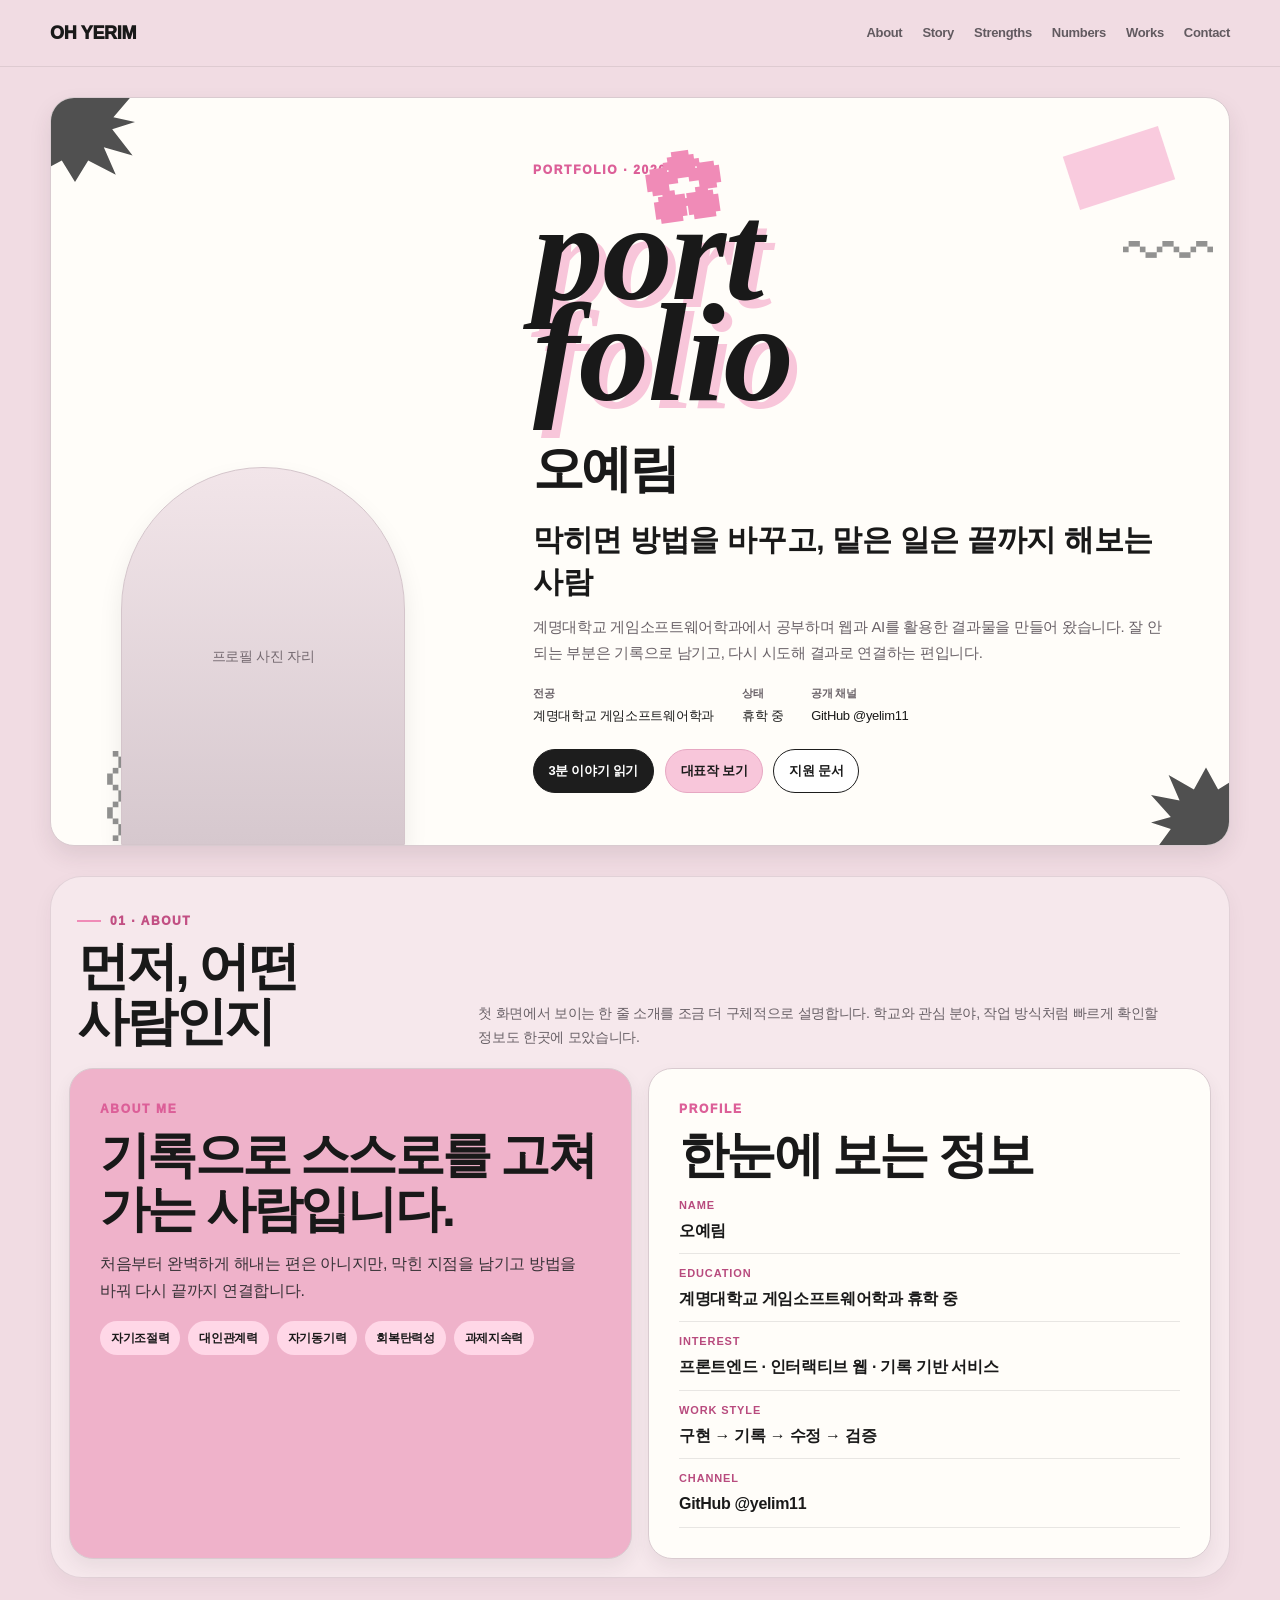
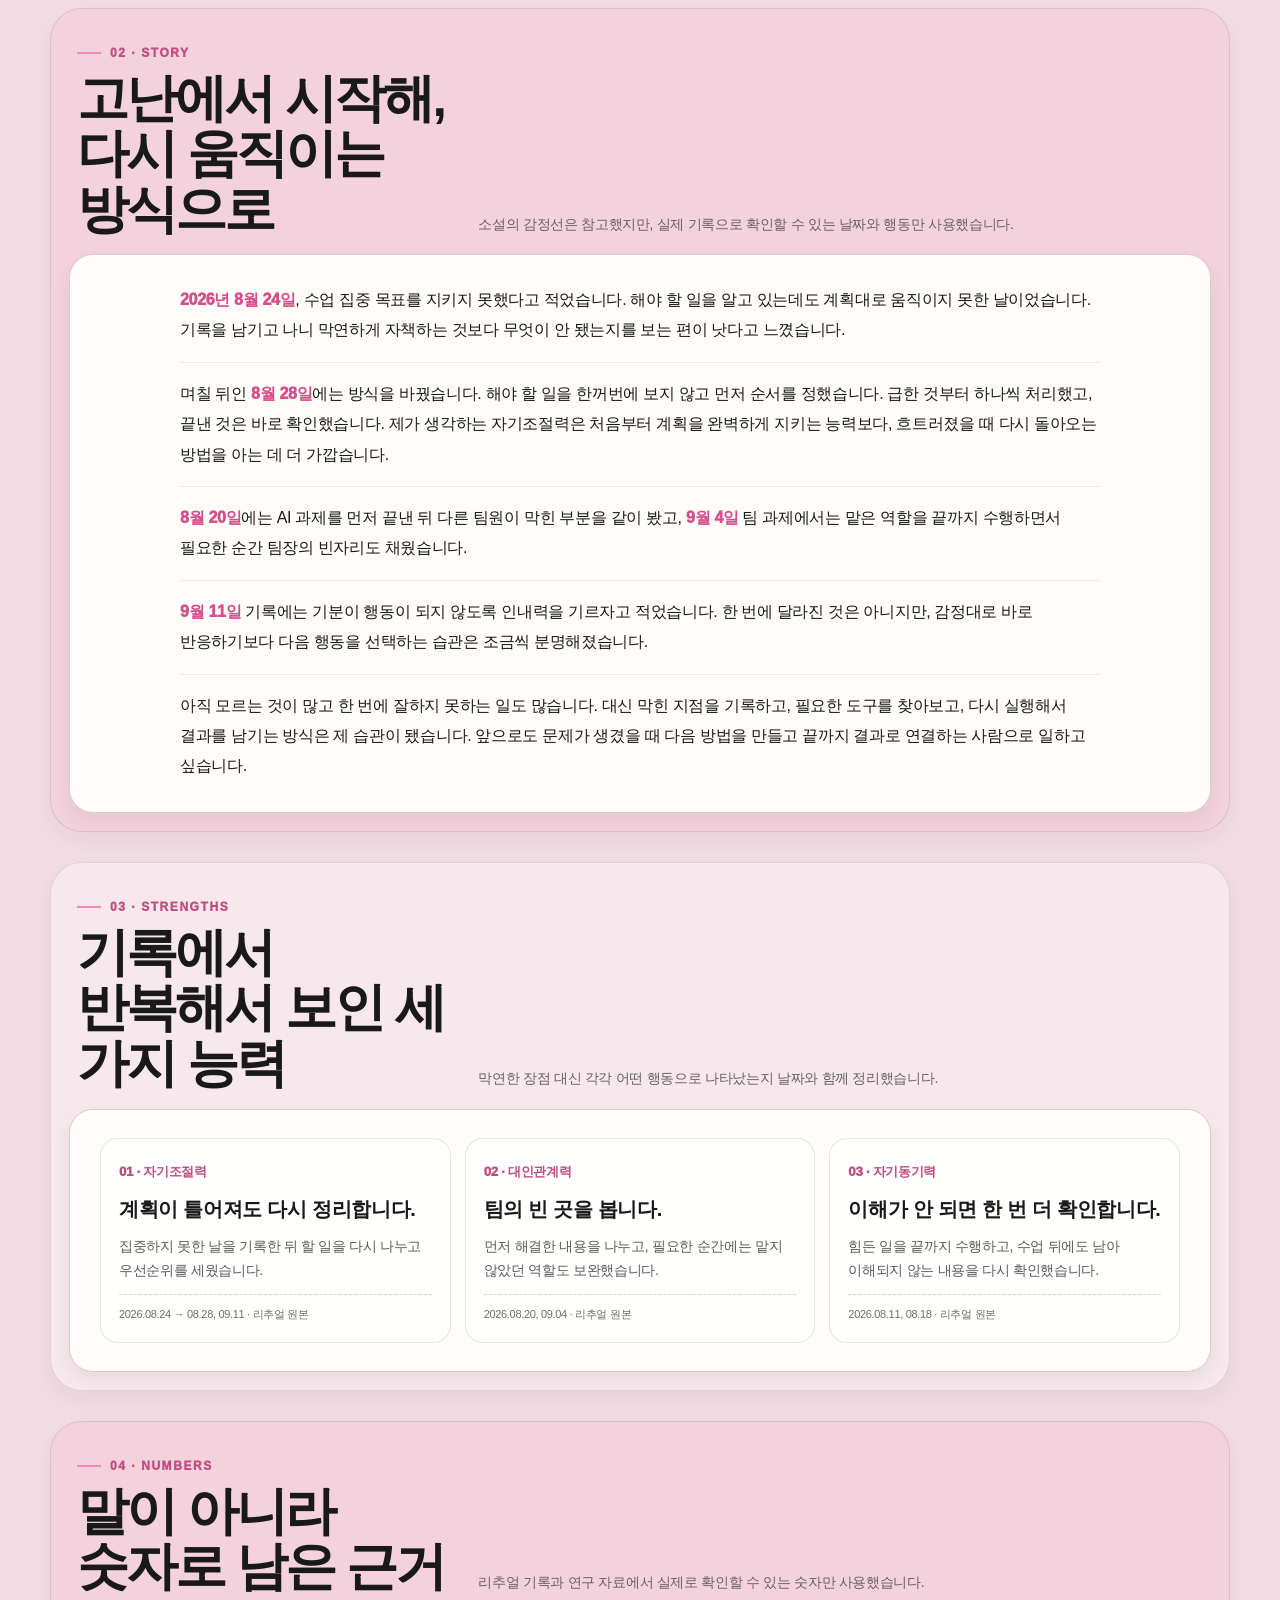
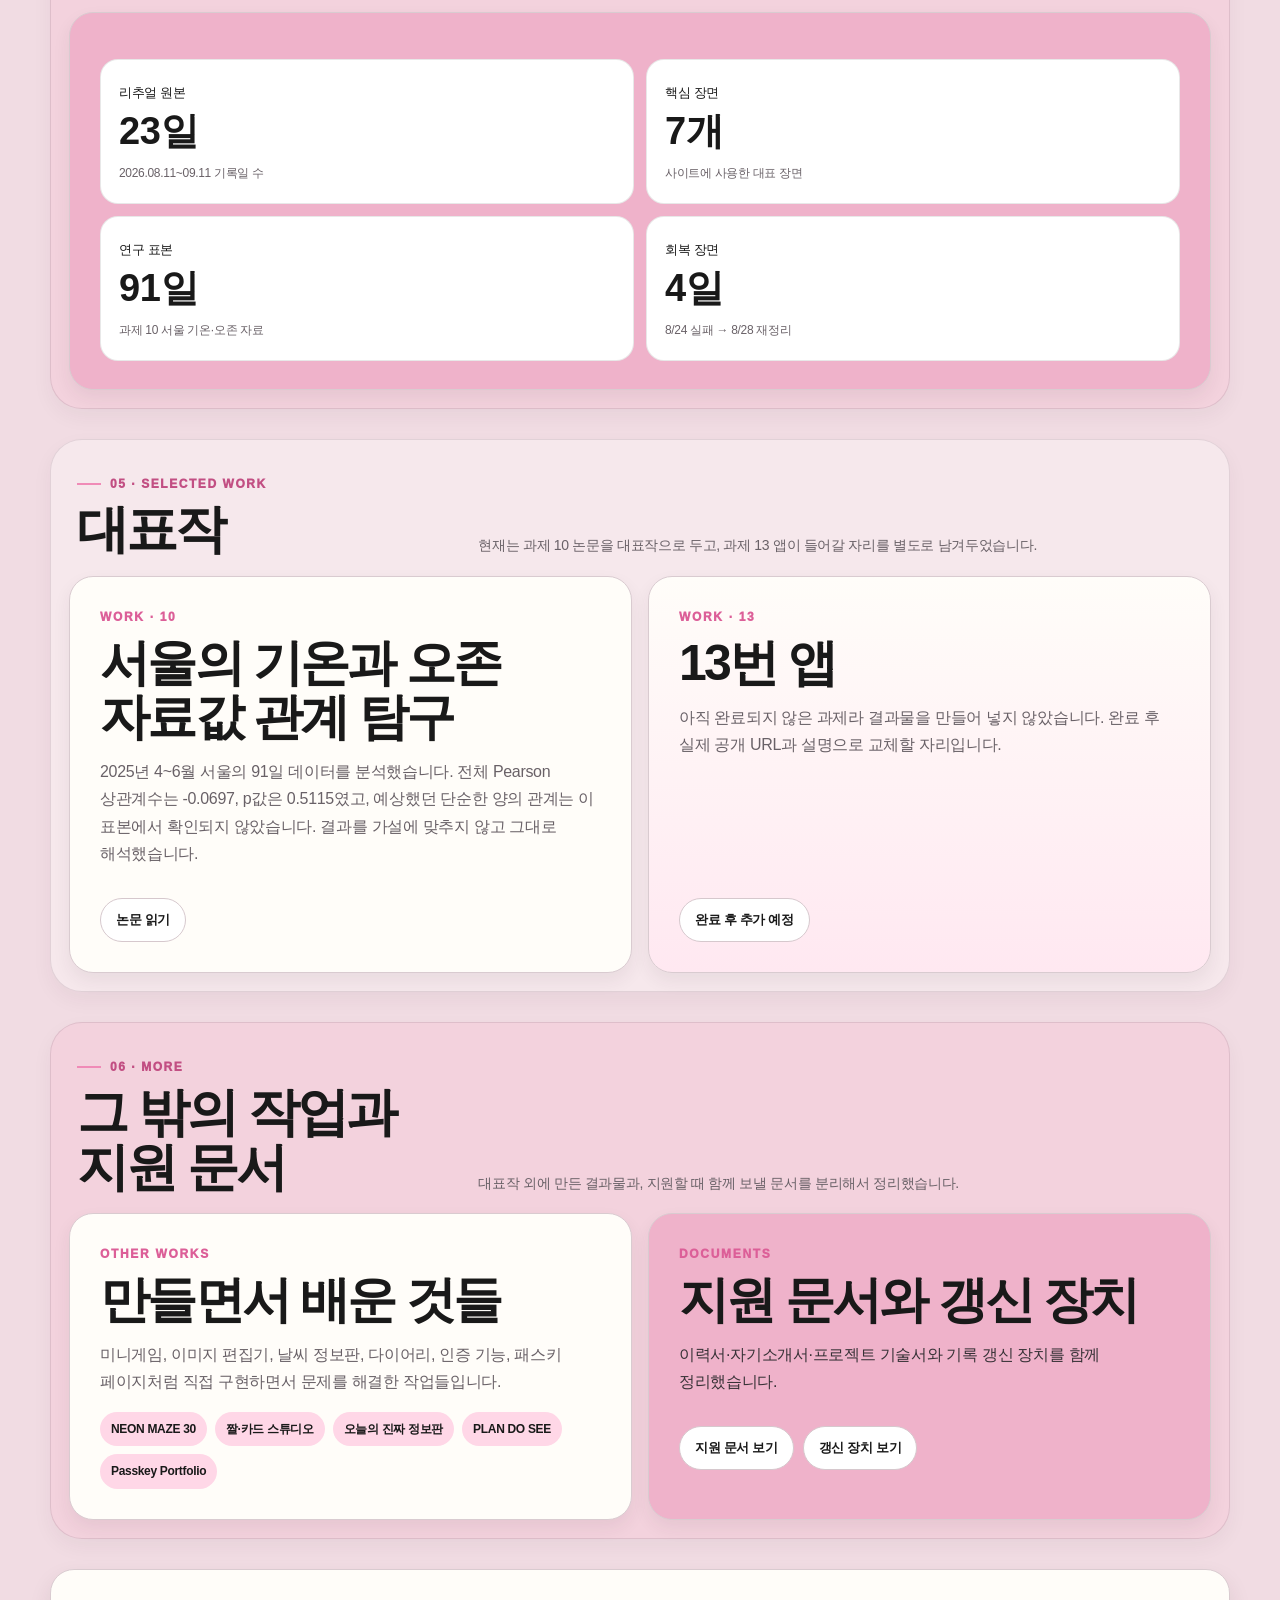
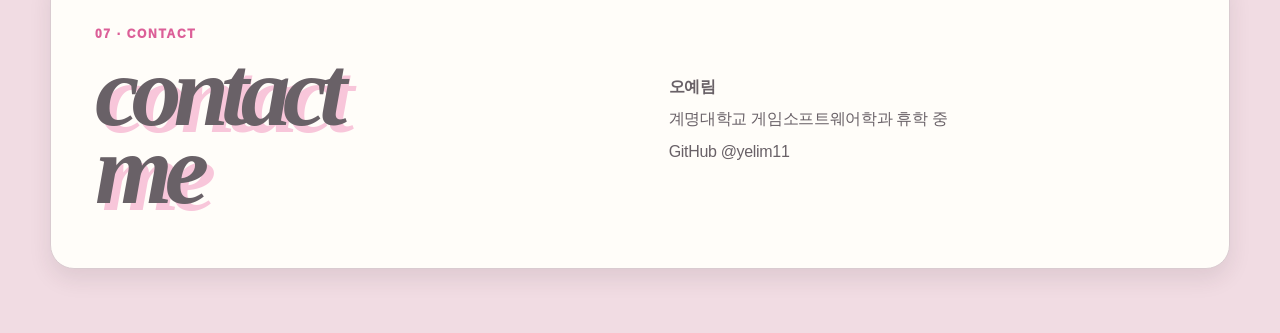
==== commit 50f98df9: "Separate portfolio content into clear sections" ====
--- a/index.html
+++ b/index.html
@@ -1 +1 @@
-<!doctype html><html lang='ko'><head><meta charset='utf-8'><meta name='viewport' content='width=device-width,initial-scale=1'><meta name='description' content='오예림 포트폴리오'><title>오예림 | Portfolio</title><link rel='stylesheet' href='portfolio.css'><link rel='stylesheet' href='motion.css'></head><body><nav class='nav'><div class='wrap navin'><a class='brand' href='#top'>OH YERIM</a><a href='#about'>About</a><a href='#story'>Story</a><a href='#numbers'>Numbers</a><a href='#works'>Works</a><a href='#contact'>Contact</a></div></nav><main id='top'><div class='wrap deck'><section class='card hero reveal show'><span class='star tl'></span><span class='star br'></span><span class='tape'></span><span class='squiggle sq1'>〰</span><span class='squiggle sq2'>〰</span><div class='hero-left'><div class='photo-frame'>프로필 사진 자리</div></div><div class='hero-right'><div class='eyebrow'>PORTFOLIO · 2026</div><div class='mega' aria-hidden='true'><span class='flower'>✿</span><span>port</span><span>folio</span></div><h1 class='name'>오예림</h1><p class='lead'>막히면 방법을 바꾸고, 맡은 일은 끝까지 해보는 사람</p><p class='desc'>계명대학교 게임소프트웨어학과에서 공부하며 웹과 AI를 활용한 결과물을 만들어 왔습니다. 잘 안 되는 부분은 기록으로 남기고, 다시 시도해 결과로 연결하는 편입니다.</p><div class='meta'><div><strong>전공</strong>계명대학교 게임소프트웨어학과</div><div><strong>상태</strong>휴학 중</div><div><strong>공개 채널</strong>GitHub @yelim11</div></div><div class='actions'><a class='btn primary' href='#story'>3분 이야기 읽기</a><a class='btn pink' href='#works'>대표작 보기</a><a class='btn' href='documents.html'>지원 문서</a></div></div></section><section id='about' class='card section-card pink-card reveal'><div class='eyebrow'>ABOUT ME</div><h2>기록으로 스스로를 고쳐 가는 사람입니다.</h2><p>처음부터 완벽하게 해내는 편은 아니지만, 막힌 지점을 남기고 방법을 바꿔 다시 끝까지 연결합니다.</p><div class='chips'><span class='chip'>자기조절력</span><span class='chip'>대인관계력</span><span class='chip'>자기동기력</span><span class='chip'>회복탄력성</span><span class='chip'>과제지속력</span></div></section><section class='card section-card reveal'><div class='eyebrow'>PROFILE</div><h2>한눈에 보는 정보</h2><div class='profile-list'><div><strong>NAME</strong><span>오예림</span></div><div><strong>EDUCATION</strong><span>계명대학교 게임소프트웨어학과 휴학 중</span></div><div><strong>INTEREST</strong><span>프론트엔드 · 인터랙티브 웹 · 기록 기반 서비스</span></div><div><strong>WORK STYLE</strong><span>구현 → 기록 → 수정 → 검증</span></div><div><strong>CHANNEL</strong><span>GitHub @yelim11</span></div></div></section><section id='story' class='card story reveal'><div class='story-head'><div><div class='eyebrow'>MY STORY</div><h2>고난에서 시작해, 다시 움직이는 방식으로 바뀌었습니다.</h2></div><p>소설의 감정선은 참고했지만, 이 글에는 실제 기록에서 확인되는 장면만 남겼습니다. 날짜와 행동이 바로 보이도록 정리했습니다.</p></div><div class='story-body'><p><span class='date'>2026년 8월 24일</span>, 수업 집중 목표를 지키지 못했다고 적었습니다. 해야 할 일을 알고 있는데도 계획대로 움직이지 못한 날이었습니다. 기록을 남기고 나니 막연하게 자책하는 것보다 무엇이 안 됐는지를 보는 편이 낫다고 느꼈습니다.</p><p>며칠 뒤인 <span class='date'>8월 28일</span>에는 방식을 바꿨습니다. 해야 할 일을 한꺼번에 보지 않고 먼저 순서를 정했습니다. 급한 것부터 하나씩 처리했고, 끝낸 것은 바로 확인했습니다. 제가 생각하는 자기조절력은 처음부터 계획을 완벽하게 지키는 능력보다, 흐트러졌을 때 다시 돌아오는 방법을 아는 데 더 가깝습니다.</p><p><span class='date'>8월 20일</span>에는 AI 과제를 먼저 끝낸 뒤 다른 팀원이 막힌 부분을 같이 봤고, <span class='date'>9월 4일</span> 팀 과제에서는 맡은 역할을 끝까지 수행하면서 필요한 순간 팀장의 빈자리도 채웠습니다.</p><p><span class='date'>9월 11일</span> 기록에는 기분이 행동이 되지 않도록 인내력을 기르자고 적었습니다. 한 번에 달라진 것은 아니지만, 감정대로 바로 반응하기보다 다음 행동을 선택하는 습관은 조금씩 분명해졌습니다.</p><p>아직 모르는 것이 많고 한 번에 잘하지 못하는 일도 많습니다. 대신 막힌 지점을 기록하고, 필요한 도구를 찾아보고, 다시 실행해서 결과를 남기는 방식은 제 습관이 됐습니다. 앞으로도 문제가 생겼을 때 다음 방법을 만들고 끝까지 결과로 연결하는 사람으로 일하고 싶습니다.</p></div></section><section class='card section-card reveal'><div class='eyebrow'>MY STRENGTHS</div><h2>세 가지 능력</h2><div class='ability-grid'><article class='ability'><small>01 · 자기조절력</small><h3>계획이 틀어져도 다시 정리합니다.</h3><p>집중하지 못한 날을 기록한 뒤 할 일을 다시 나누고 우선순위를 세웠습니다.</p><div class='evidence'>2026.08.24 → 08.28, 09.11 · 리추얼 원본</div></article><article class='ability'><small>02 · 대인관계력</small><h3>팀의 빈 곳을 봅니다.</h3><p>먼저 해결한 내용을 나누고, 필요한 순간에는 맡지 않았던 역할도 보완했습니다.</p><div class='evidence'>2026.08.20, 09.04 · 리추얼 원본</div></article><article class='ability'><small>03 · 자기동기력</small><h3>이해가 안 되면 한 번 더 확인합니다.</h3><p>힘든 일을 끝까지 수행하고, 수업 뒤에도 남아 이해되지 않는 내용을 다시 확인했습니다.</p><div class='evidence'>2026.08.11, 08.18 · 리추얼 원본</div></article></div></section><section id='numbers' class='card section-card pink-card reveal'><div class='eyebrow'>NUMBERS</div><h2>숫자로 남은 기록</h2><div class='stats'><div class='stat'><small>리추얼 원본</small><b>23일</b><span>2026.08.11~09.11 기록일 수</span></div><div class='stat'><small>핵심 장면</small><b>7개</b><span>사이트에 사용한 대표 장면</span></div><div class='stat'><small>연구 표본</small><b>91일</b><span>과제 10 서울 기온·오존 자료</span></div><div class='stat'><small>회복 장면</small><b>4일</b><span>8/24 실패 → 8/28 재정리</span></div></div></section><section id='works' class='card section-card work-card reveal'><div class='eyebrow'>SELECTED WORK · 10</div><h2>서울의 기온과 오존 자료값 관계 탐구</h2><p>2025년 4~6월 서울의 91일 데이터를 분석했습니다. 전체 Pearson 상관계수는 -0.0697, p값은 0.5115였고, 예상했던 단순한 양의 관계는 이 표본에서 확인되지 않았습니다. 결과를 가설에 맞추지 않고 그대로 해석했습니다.</p><div class='links'><a class='mini' href='paper.html'>논문 읽기</a></div></section><section class='card section-card work-card placeholder reveal'><div class='eyebrow'>SELECTED WORK · 13</div><h2>13번 앱</h2><p>아직 완료되지 않은 과제라 결과물을 만들어 넣지 않았습니다. 완료 후 실제 공개 URL과 설명으로 교체할 자리입니다.</p><div class='links'><span class='mini'>완료 후 추가 예정</span></div></section><section class='card section-card reveal'><div class='eyebrow'>OTHER WORKS</div><h2>만들면서 배운 것들</h2><p class='muted'>미니게임, 이미지 편집기, 날씨 정보판, 다이어리, 인증 기능, 패스키 페이지처럼 직접 구현하면서 문제를 해결한 작업들입니다.</p><div class='chips'><span class='chip'>NEON MAZE 30</span><span class='chip'>짤·카드 스튜디오</span><span class='chip'>오늘의 진짜 정보판</span><span class='chip'>PLAN DO SEE</span><span class='chip'>Passkey Portfolio</span></div></section><section class='card section-card pink-card reveal'><div class='eyebrow'>DOCUMENTS</div><h2>지원 문서와 갱신 장치</h2><p>이력서·자기소개서·프로젝트 기술서와 기록 갱신 장치를 함께 정리했습니다.</p><div class='links'><a class='mini' href='documents.html'>지원 문서 보기</a><a class='mini' href='refresh-tool.html'>갱신 장치 보기</a></div></section><section id='contact' class='card contact reveal'><div><div class='eyebrow'>CONTACT</div><p class='contact-title'>contact<br>me</p></div><div><p><strong>오예림</strong></p><p>계명대학교 게임소프트웨어학과 휴학 중</p><p><a href='https://github.com/yelim11' target='_blank' rel='noopener'>GitHub @yelim11</a></p></div></section></div></main><script src='motion.js'></script></body></html>+<!doctype html><html lang="ko"><head><meta charset="utf-8"><meta name="viewport" content="width=device-width,initial-scale=1"><meta name="description" content="오예림 포트폴리오"><title>오예림 | Portfolio</title><link rel="stylesheet" href="portfolio.css"><link rel="stylesheet" href="motion.css"><link rel="stylesheet" href="separation.css"></head><body><nav class="nav"><div class="wrap navin"><a class="brand" href="#top">OH YERIM</a><a href="#about">About</a><a href="#story">Story</a><a href="#strengths">Strengths</a><a href="#numbers">Numbers</a><a href="#works">Works</a><a href="#contact">Contact</a></div></nav><main id="top"><div class="wrap deck"><section class="card hero reveal show"><span class="star tl"></span><span class="star br"></span><span class="tape"></span><span class="squiggle sq1">〰</span><span class="squiggle sq2">〰</span><div class="hero-left"><div class="photo-frame">프로필 사진 자리</div></div><div class="hero-right"><div class="eyebrow">PORTFOLIO · 2026</div><div class="mega" aria-hidden="true"><span class="flower">✿</span><span>port</span><span>folio</span></div><h1 class="name">오예림</h1><p class="lead">막히면 방법을 바꾸고, 맡은 일은 끝까지 해보는 사람</p><p class="desc">계명대학교 게임소프트웨어학과에서 공부하며 웹과 AI를 활용한 결과물을 만들어 왔습니다. 잘 안 되는 부분은 기록으로 남기고, 다시 시도해 결과로 연결하는 편입니다.</p><div class="meta"><div><strong>전공</strong>계명대학교 게임소프트웨어학과</div><div><strong>상태</strong>휴학 중</div><div><strong>공개 채널</strong>GitHub @yelim11</div></div><div class="actions"><a class="btn primary" href="#story">3분 이야기 읽기</a><a class="btn pink" href="#works">대표작 보기</a><a class="btn" href="documents.html">지원 문서</a></div></div></section><section id="about" class="section-group"><header class="group-head reveal"><div><div class="group-index">01 · ABOUT</div><h2>먼저, 어떤 사람인지</h2></div><p>첫 화면에서 보이는 한 줄 소개를 조금 더 구체적으로 설명합니다. 학교와 관심 분야, 작업 방식처럼 빠르게 확인할 정보도 한곳에 모았습니다.</p></header><div class="group-grid"><article class="card section-card pink-card about-card reveal"><div class="eyebrow">ABOUT ME</div><h2>기록으로 스스로를 고쳐 가는 사람입니다.</h2><p>처음부터 완벽하게 해내는 편은 아니지만, 막힌 지점을 남기고 방법을 바꿔 다시 끝까지 연결합니다.</p><div class="chips"><span class="chip">자기조절력</span><span class="chip">대인관계력</span><span class="chip">자기동기력</span><span class="chip">회복탄력성</span><span class="chip">과제지속력</span></div></article><article class="card section-card about-card reveal"><div class="eyebrow">PROFILE</div><h2>한눈에 보는 정보</h2><div class="profile-list"><div><strong>NAME</strong><span>오예림</span></div><div><strong>EDUCATION</strong><span>계명대학교 게임소프트웨어학과 휴학 중</span></div><div><strong>INTEREST</strong><span>프론트엔드 · 인터랙티브 웹 · 기록 기반 서비스</span></div><div><strong>WORK STYLE</strong><span>구현 → 기록 → 수정 → 검증</span></div><div><strong>CHANNEL</strong><span>GitHub @yelim11</span></div></div></article></div></section><section id="story" class="section-group alt"><header class="group-head reveal"><div><div class="group-index">02 · STORY</div><h2>고난에서 시작해, 다시 움직이는 방식으로</h2></div><p>소설의 감정선은 참고했지만, 실제 기록으로 확인할 수 있는 날짜와 행동만 사용했습니다.</p></header><div class="group-grid one"><article class="card story-card reveal"><div class="story-body"><p><span class="date">2026년 8월 24일</span>, 수업 집중 목표를 지키지 못했다고 적었습니다. 해야 할 일을 알고 있는데도 계획대로 움직이지 못한 날이었습니다. 기록을 남기고 나니 막연하게 자책하는 것보다 무엇이 안 됐는지를 보는 편이 낫다고 느꼈습니다.</p><p>며칠 뒤인 <span class="date">8월 28일</span>에는 방식을 바꿨습니다. 해야 할 일을 한꺼번에 보지 않고 먼저 순서를 정했습니다. 급한 것부터 하나씩 처리했고, 끝낸 것은 바로 확인했습니다. 제가 생각하는 자기조절력은 처음부터 계획을 완벽하게 지키는 능력보다, 흐트러졌을 때 다시 돌아오는 방법을 아는 데 더 가깝습니다.</p><p><span class="date">8월 20일</span>에는 AI 과제를 먼저 끝낸 뒤 다른 팀원이 막힌 부분을 같이 봤고, <span class="date">9월 4일</span> 팀 과제에서는 맡은 역할을 끝까지 수행하면서 필요한 순간 팀장의 빈자리도 채웠습니다.</p><p><span class="date">9월 11일</span> 기록에는 기분이 행동이 되지 않도록 인내력을 기르자고 적었습니다. 한 번에 달라진 것은 아니지만, 감정대로 바로 반응하기보다 다음 행동을 선택하는 습관은 조금씩 분명해졌습니다.</p><p>아직 모르는 것이 많고 한 번에 잘하지 못하는 일도 많습니다. 대신 막힌 지점을 기록하고, 필요한 도구를 찾아보고, 다시 실행해서 결과를 남기는 방식은 제 습관이 됐습니다. 앞으로도 문제가 생겼을 때 다음 방법을 만들고 끝까지 결과로 연결하는 사람으로 일하고 싶습니다.</p></div></article></div></section><section id="strengths" class="section-group"><header class="group-head reveal"><div><div class="group-index">03 · STRENGTHS</div><h2>기록에서 반복해서 보인 세 가지 능력</h2></div><p>막연한 장점 대신 각각 어떤 행동으로 나타났는지 날짜와 함께 정리했습니다.</p></header><div class="group-grid one"><article class="card strength-card reveal"><div class="ability-grid"><article class="ability"><small>01 · 자기조절력</small><h3>계획이 틀어져도 다시 정리합니다.</h3><p>집중하지 못한 날을 기록한 뒤 할 일을 다시 나누고 우선순위를 세웠습니다.</p><div class="evidence">2026.08.24 → 08.28, 09.11 · 리추얼 원본</div></article><article class="ability"><small>02 · 대인관계력</small><h3>팀의 빈 곳을 봅니다.</h3><p>먼저 해결한 내용을 나누고, 필요한 순간에는 맡지 않았던 역할도 보완했습니다.</p><div class="evidence">2026.08.20, 09.04 · 리추얼 원본</div></article><article class="ability"><small>03 · 자기동기력</small><h3>이해가 안 되면 한 번 더 확인합니다.</h3><p>힘든 일을 끝까지 수행하고, 수업 뒤에도 남아 이해되지 않는 내용을 다시 확인했습니다.</p><div class="evidence">2026.08.11, 08.18 · 리추얼 원본</div></article></div></article></div></section><section id="numbers" class="section-group alt"><header class="group-head reveal"><div><div class="group-index">04 · NUMBERS</div><h2>말이 아니라 숫자로 남은 근거</h2></div><p>리추얼 기록과 연구 자료에서 실제로 확인할 수 있는 숫자만 사용했습니다.</p></header><div class="group-grid one"><article class="card numbers-card reveal"><div class="stats"><div class="stat"><small>리추얼 원본</small><b>23일</b><span>2026.08.11~09.11 기록일 수</span></div><div class="stat"><small>핵심 장면</small><b>7개</b><span>사이트에 사용한 대표 장면</span></div><div class="stat"><small>연구 표본</small><b>91일</b><span>과제 10 서울 기온·오존 자료</span></div><div class="stat"><small>회복 장면</small><b>4일</b><span>8/24 실패 → 8/28 재정리</span></div></div></article></div></section><section id="works" class="section-group"><header class="group-head reveal"><div><div class="group-index">05 · SELECTED WORK</div><h2>대표작</h2></div><p>현재는 과제 10 논문을 대표작으로 두고, 과제 13 앱이 들어갈 자리를 별도로 남겨두었습니다.</p></header><div class="group-grid works-grid"><article class="card section-card work-card reveal"><div class="eyebrow">WORK · 10</div><h2>서울의 기온과 오존 자료값 관계 탐구</h2><p>2025년 4~6월 서울의 91일 데이터를 분석했습니다. 전체 Pearson 상관계수는 -0.0697, p값은 0.5115였고, 예상했던 단순한 양의 관계는 이 표본에서 확인되지 않았습니다. 결과를 가설에 맞추지 않고 그대로 해석했습니다.</p><div class="links"><a class="mini" href="paper.html">논문 읽기</a></div></article><article class="card section-card work-card placeholder reveal"><div class="eyebrow">WORK · 13</div><h2>13번 앱</h2><p>아직 완료되지 않은 과제라 결과물을 만들어 넣지 않았습니다. 완료 후 실제 공개 URL과 설명으로 교체할 자리입니다.</p><div class="links"><span class="mini">완료 후 추가 예정</span></div></article></div></section><section class="section-group alt"><header class="group-head reveal"><div><div class="group-index">06 · MORE</div><h2>그 밖의 작업과 지원 문서</h2></div><p>대표작 외에 만든 결과물과, 지원할 때 함께 보낼 문서를 분리해서 정리했습니다.</p></header><div class="group-grid resources-grid"><article class="card section-card reveal"><div class="eyebrow">OTHER WORKS</div><h2>만들면서 배운 것들</h2><p class="muted">미니게임, 이미지 편집기, 날씨 정보판, 다이어리, 인증 기능, 패스키 페이지처럼 직접 구현하면서 문제를 해결한 작업들입니다.</p><div class="chips"><span class="chip">NEON MAZE 30</span><span class="chip">짤·카드 스튜디오</span><span class="chip">오늘의 진짜 정보판</span><span class="chip">PLAN DO SEE</span><span class="chip">Passkey Portfolio</span></div></article><article class="card section-card pink-card reveal"><div class="eyebrow">DOCUMENTS</div><h2>지원 문서와 갱신 장치</h2><p>이력서·자기소개서·프로젝트 기술서와 기록 갱신 장치를 함께 정리했습니다.</p><div class="links"><a class="mini" href="documents.html">지원 문서 보기</a><a class="mini" href="refresh-tool.html">갱신 장치 보기</a></div></article></div></section><section id="contact" class="card contact reveal"><div><div class="eyebrow">07 · CONTACT</div><p class="contact-title">contact<br>me</p></div><div><p><strong>오예림</strong></p><p>계명대학교 게임소프트웨어학과 휴학 중</p><p><a href="https://github.com/yelim11" target="_blank" rel="noopener">GitHub @yelim11</a></p></div></section></div></main><script src="motion.js"></script></body></html>
--- a/separation.css
+++ b/separation.css
@@ -0,0 +1 @@
+.deck{grid-template-columns:1fr;gap:30px}.section-group{grid-column:1/-1;padding:18px;border:1px solid rgba(86,54,69,.13);border-radius:32px;background:rgba(255,255,255,.34);box-shadow:0 8px 20px rgba(60,42,50,.05)}.section-group.alt{background:rgba(245,190,211,.34)}.group-head{display:grid;grid-template-columns:minmax(230px,.68fr) minmax(0,1.32fr);gap:28px;align-items:end;padding:8px 8px 18px}.group-index{display:inline-flex;align-items:center;gap:9px;font-size:12px;font-weight:950;letter-spacing:.13em;color:#c24f83;margin-bottom:8px}.group-index::before{content:"";width:24px;height:2px;background:var(--pink)}.group-head h2{margin:0;font-size:clamp(32px,4.3vw,52px);line-height:1.06;letter-spacing:-.055em}.group-head p{margin:0;color:var(--muted);font-size:14px;line-height:1.75;max-width:680px}.group-grid{display:grid;grid-template-columns:repeat(2,minmax(0,1fr));gap:16px}.group-grid.one{grid-template-columns:1fr}.section-group .card{box-shadow:0 8px 18px rgba(60,42,50,.07)}.about-card{min-height:300px}.story-card{padding:30px 34px}.story-card .story-body{max-width:920px;margin:0 auto}.story-card .story-body p{padding:0 0 16px;margin:0 0 16px;border-bottom:1px solid rgba(0,0,0,.07)}.story-card .story-body p:last-child{border-bottom:0;margin-bottom:0;padding-bottom:0}.strength-card{padding:28px 30px}.strength-card .ability-grid{margin-top:0}.numbers-card{padding:28px 30px;background:#efb2ca}.numbers-card h3{margin:0 0 14px;font-size:24px}.works-grid .work-card{min-height:330px}.resources-grid .section-card{min-height:280px}.contact{margin-top:0}.section-group .reveal{will-change:transform,opacity}@media(max-width:980px){.group-head{grid-template-columns:1fr;gap:8px}.group-grid{grid-template-columns:1fr}.section-group{padding:12px}.story-card,.strength-card,.numbers-card{padding:24px}}@media(max-width:680px){.section-group{padding:9px;border-radius:24px}.group-head{padding:8px 6px 14px}.group-head h2{font-size:clamp(30px,9vw,42px)}.story-card,.strength-card,.numbers-card{padding:21px 18px}.group-index{font-size:11px}}
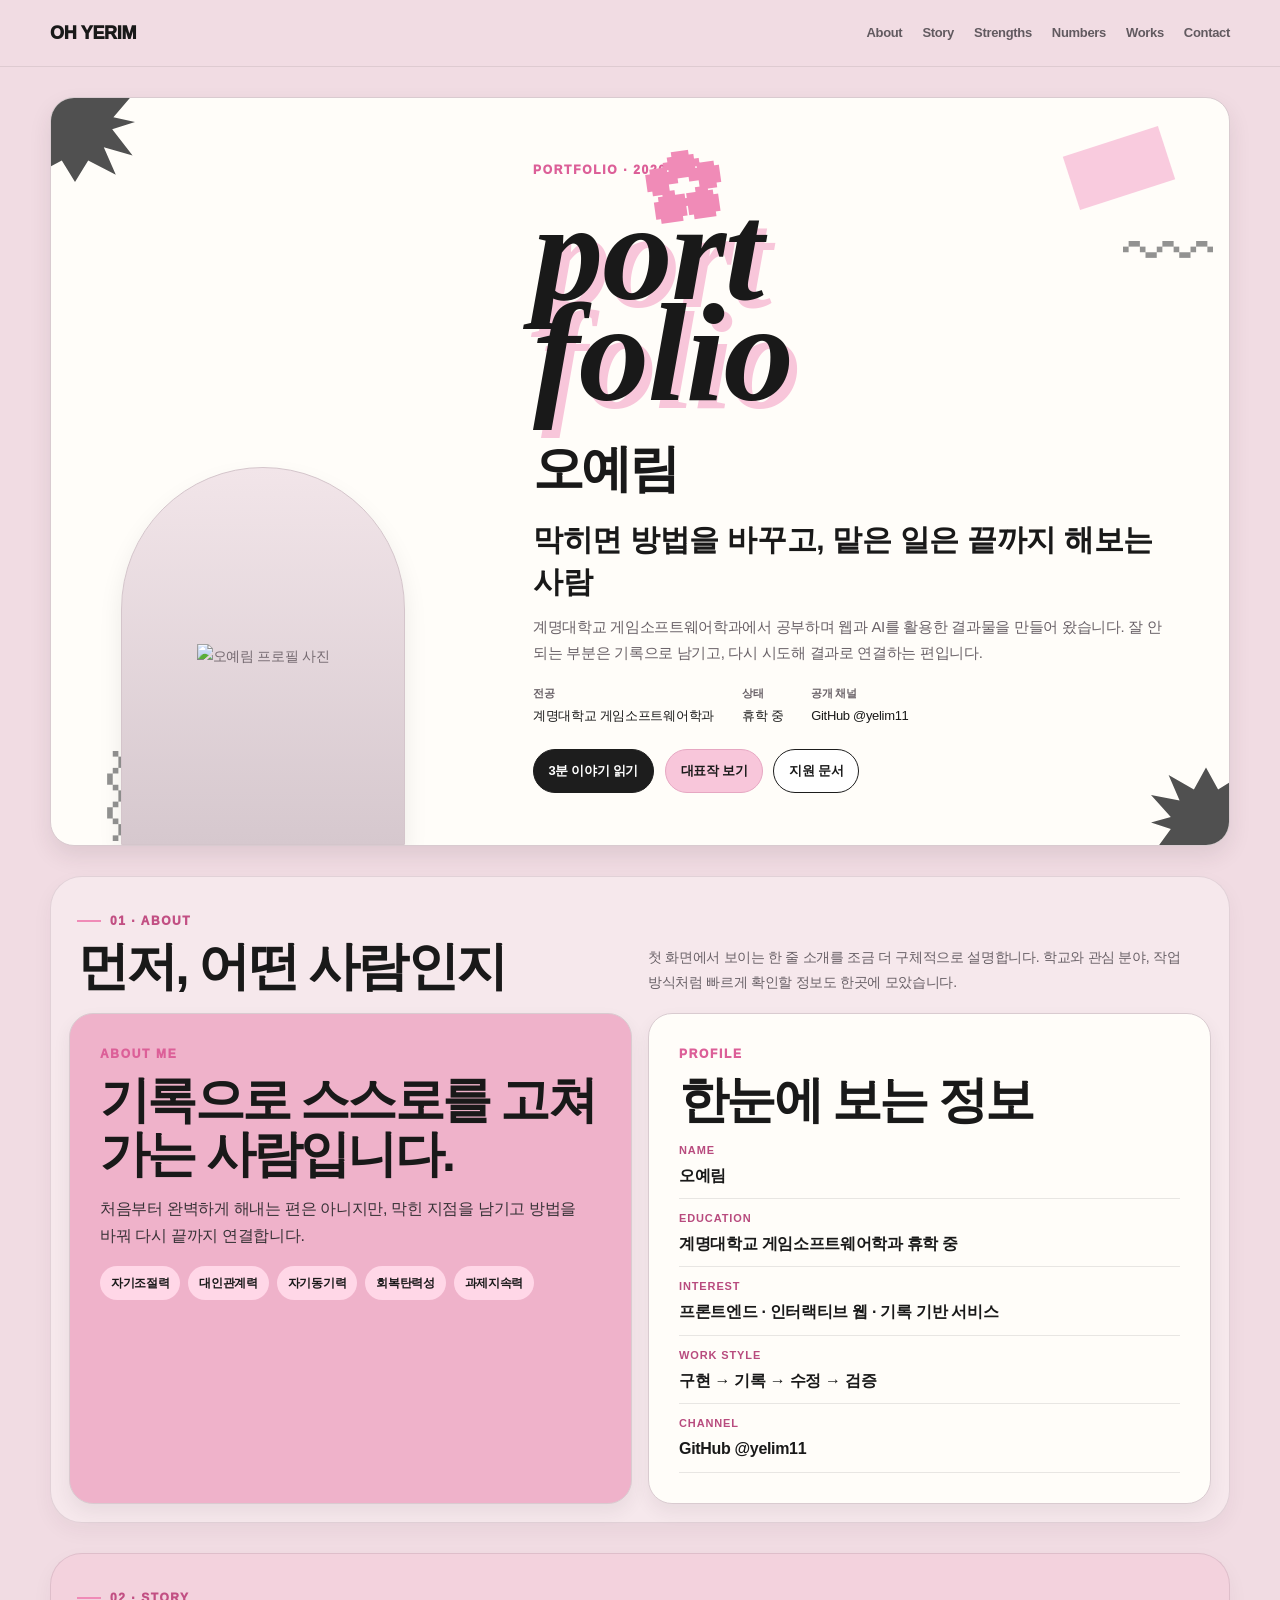
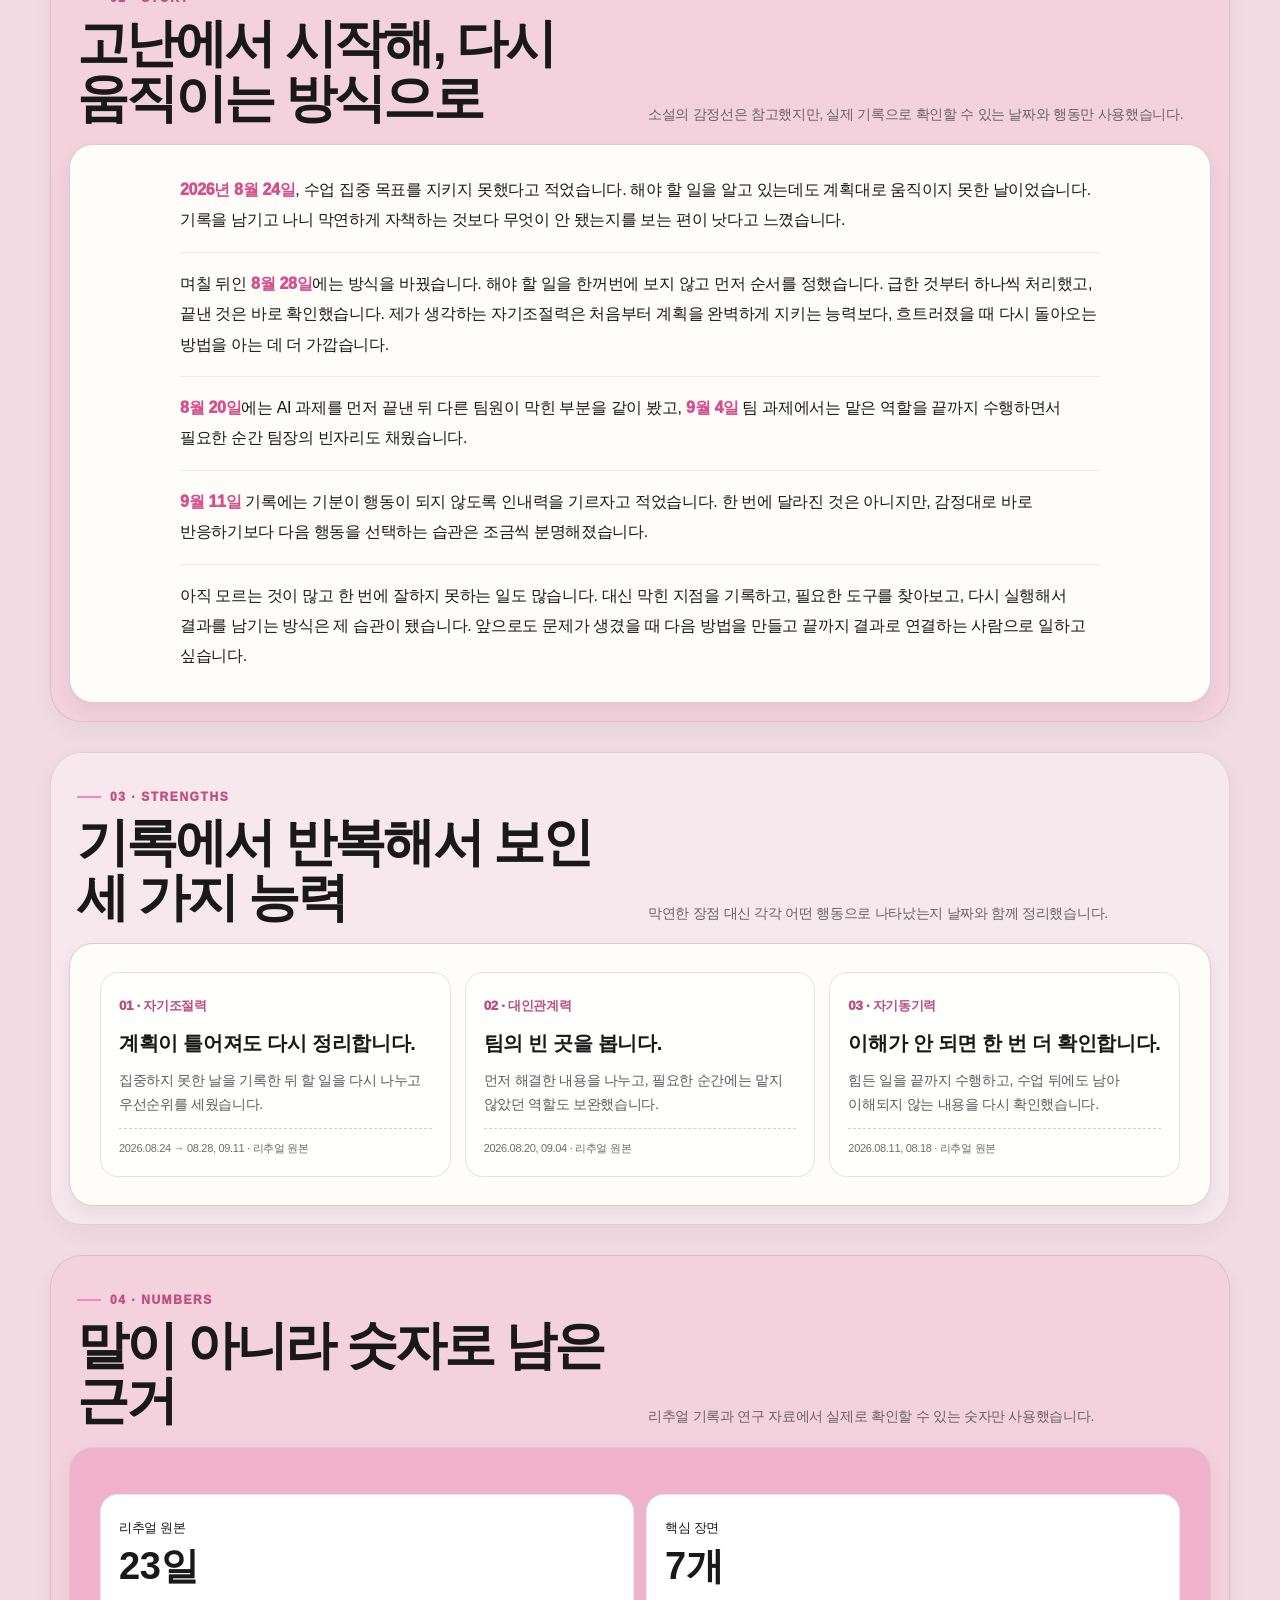
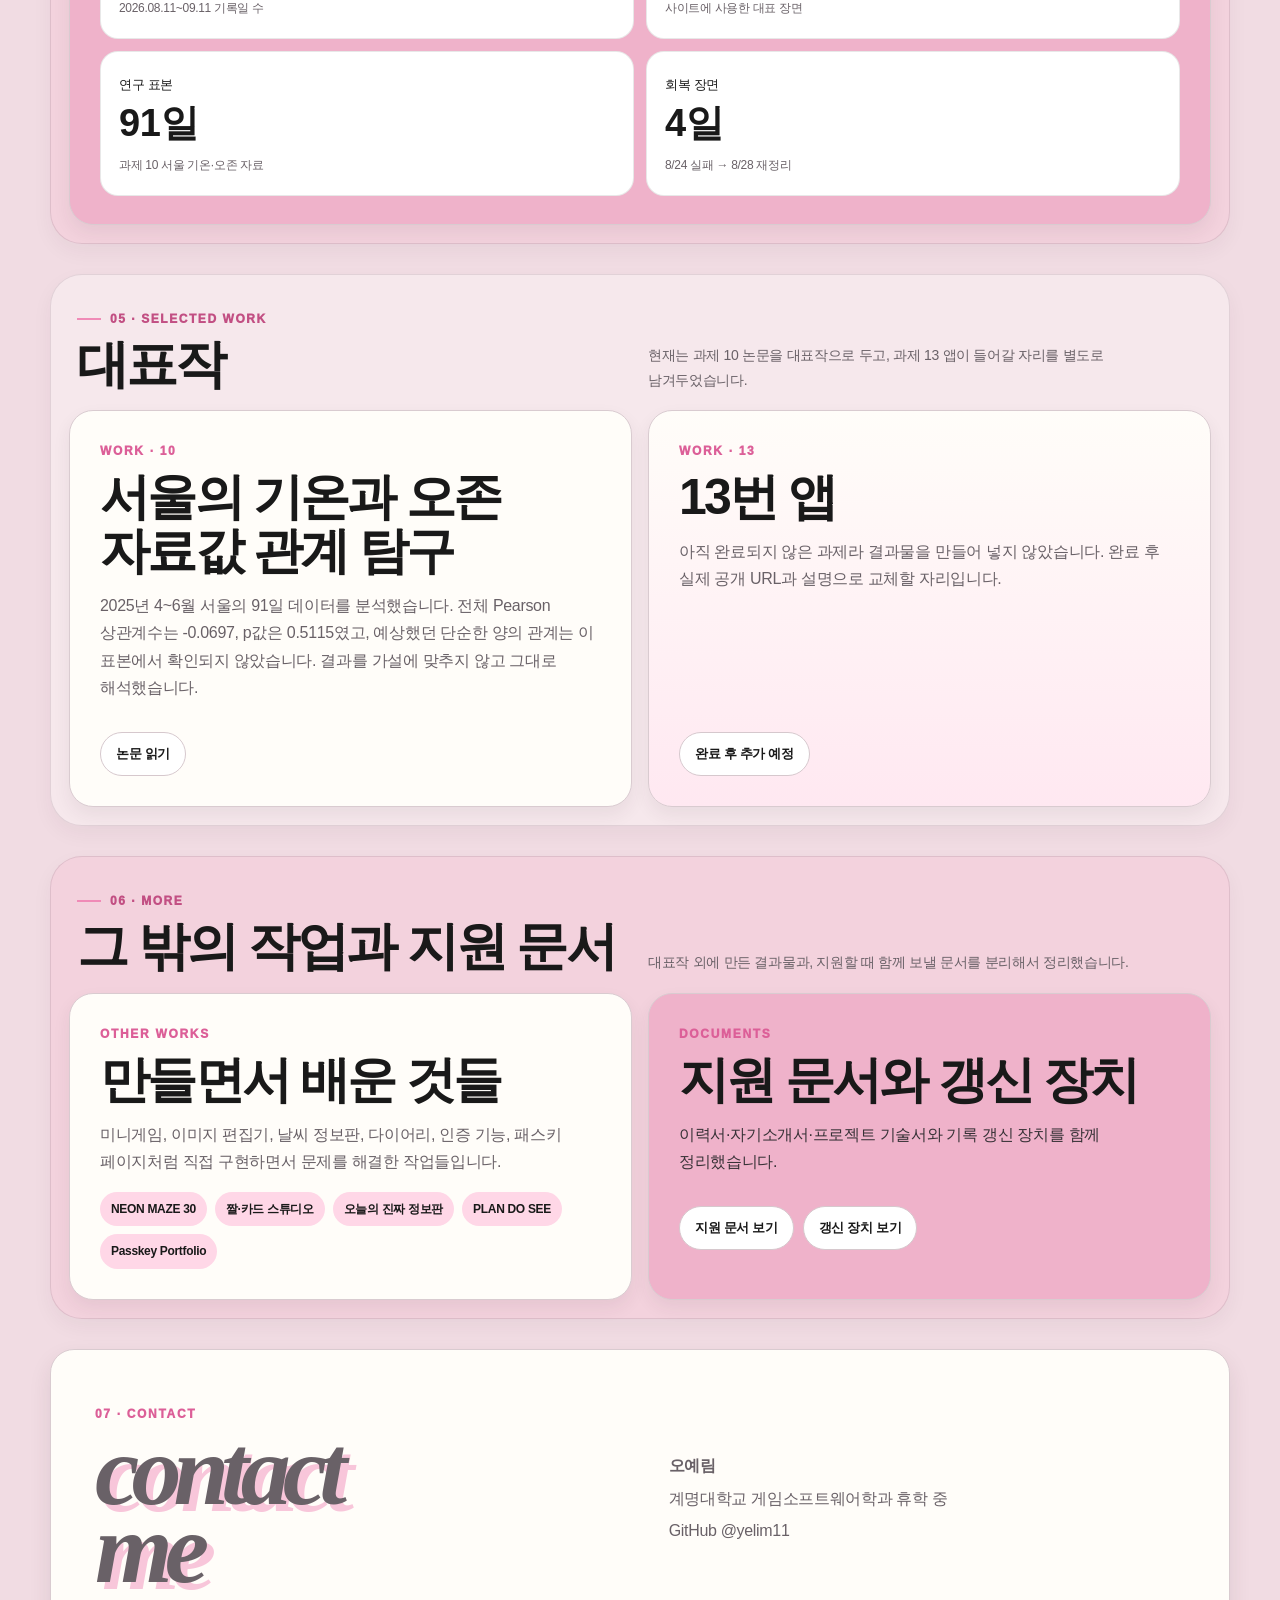
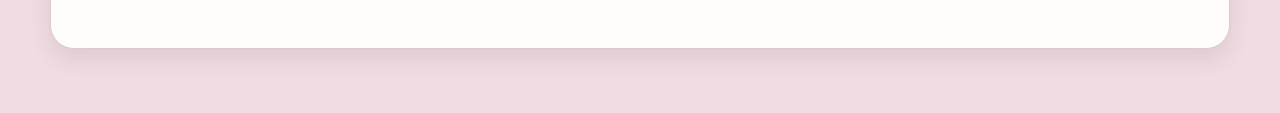
==== commit b3d78a9d: "Use edited profile photo on portfolio" ====
--- a/index.html
+++ b/index.html
@@ -1 +1 @@
-<!doctype html><html lang="ko"><head><meta charset="utf-8"><meta name="viewport" content="width=device-width,initial-scale=1"><meta name="description" content="오예림 포트폴리오"><title>오예림 | Portfolio</title><link rel="stylesheet" href="portfolio.css"><link rel="stylesheet" href="motion.css"><link rel="stylesheet" href="separation.css"></head><body><nav class="nav"><div class="wrap navin"><a class="brand" href="#top">OH YERIM</a><a href="#about">About</a><a href="#story">Story</a><a href="#strengths">Strengths</a><a href="#numbers">Numbers</a><a href="#works">Works</a><a href="#contact">Contact</a></div></nav><main id="top"><div class="wrap deck"><section class="card hero reveal show"><span class="star tl"></span><span class="star br"></span><span class="tape"></span><span class="squiggle sq1">〰</span><span class="squiggle sq2">〰</span><div class="hero-left"><div class="photo-frame">프로필 사진 자리</div></div><div class="hero-right"><div class="eyebrow">PORTFOLIO · 2026</div><div class="mega" aria-hidden="true"><span class="flower">✿</span><span>port</span><span>folio</span></div><h1 class="name">오예림</h1><p class="lead">막히면 방법을 바꾸고, 맡은 일은 끝까지 해보는 사람</p><p class="desc">계명대학교 게임소프트웨어학과에서 공부하며 웹과 AI를 활용한 결과물을 만들어 왔습니다. 잘 안 되는 부분은 기록으로 남기고, 다시 시도해 결과로 연결하는 편입니다.</p><div class="meta"><div><strong>전공</strong>계명대학교 게임소프트웨어학과</div><div><strong>상태</strong>휴학 중</div><div><strong>공개 채널</strong>GitHub @yelim11</div></div><div class="actions"><a class="btn primary" href="#story">3분 이야기 읽기</a><a class="btn pink" href="#works">대표작 보기</a><a class="btn" href="documents.html">지원 문서</a></div></div></section><section id="about" class="section-group"><header class="group-head reveal"><div><div class="group-index">01 · ABOUT</div><h2>먼저, 어떤 사람인지</h2></div><p>첫 화면에서 보이는 한 줄 소개를 조금 더 구체적으로 설명합니다. 학교와 관심 분야, 작업 방식처럼 빠르게 확인할 정보도 한곳에 모았습니다.</p></header><div class="group-grid"><article class="card section-card pink-card about-card reveal"><div class="eyebrow">ABOUT ME</div><h2>기록으로 스스로를 고쳐 가는 사람입니다.</h2><p>처음부터 완벽하게 해내는 편은 아니지만, 막힌 지점을 남기고 방법을 바꿔 다시 끝까지 연결합니다.</p><div class="chips"><span class="chip">자기조절력</span><span class="chip">대인관계력</span><span class="chip">자기동기력</span><span class="chip">회복탄력성</span><span class="chip">과제지속력</span></div></article><article class="card section-card about-card reveal"><div class="eyebrow">PROFILE</div><h2>한눈에 보는 정보</h2><div class="profile-list"><div><strong>NAME</strong><span>오예림</span></div><div><strong>EDUCATION</strong><span>계명대학교 게임소프트웨어학과 휴학 중</span></div><div><strong>INTEREST</strong><span>프론트엔드 · 인터랙티브 웹 · 기록 기반 서비스</span></div><div><strong>WORK STYLE</strong><span>구현 → 기록 → 수정 → 검증</span></div><div><strong>CHANNEL</strong><span>GitHub @yelim11</span></div></div></article></div></section><section id="story" class="section-group alt"><header class="group-head reveal"><div><div class="group-index">02 · STORY</div><h2>고난에서 시작해, 다시 움직이는 방식으로</h2></div><p>소설의 감정선은 참고했지만, 실제 기록으로 확인할 수 있는 날짜와 행동만 사용했습니다.</p></header><div class="group-grid one"><article class="card story-card reveal"><div class="story-body"><p><span class="date">2026년 8월 24일</span>, 수업 집중 목표를 지키지 못했다고 적었습니다. 해야 할 일을 알고 있는데도 계획대로 움직이지 못한 날이었습니다. 기록을 남기고 나니 막연하게 자책하는 것보다 무엇이 안 됐는지를 보는 편이 낫다고 느꼈습니다.</p><p>며칠 뒤인 <span class="date">8월 28일</span>에는 방식을 바꿨습니다. 해야 할 일을 한꺼번에 보지 않고 먼저 순서를 정했습니다. 급한 것부터 하나씩 처리했고, 끝낸 것은 바로 확인했습니다. 제가 생각하는 자기조절력은 처음부터 계획을 완벽하게 지키는 능력보다, 흐트러졌을 때 다시 돌아오는 방법을 아는 데 더 가깝습니다.</p><p><span class="date">8월 20일</span>에는 AI 과제를 먼저 끝낸 뒤 다른 팀원이 막힌 부분을 같이 봤고, <span class="date">9월 4일</span> 팀 과제에서는 맡은 역할을 끝까지 수행하면서 필요한 순간 팀장의 빈자리도 채웠습니다.</p><p><span class="date">9월 11일</span> 기록에는 기분이 행동이 되지 않도록 인내력을 기르자고 적었습니다. 한 번에 달라진 것은 아니지만, 감정대로 바로 반응하기보다 다음 행동을 선택하는 습관은 조금씩 분명해졌습니다.</p><p>아직 모르는 것이 많고 한 번에 잘하지 못하는 일도 많습니다. 대신 막힌 지점을 기록하고, 필요한 도구를 찾아보고, 다시 실행해서 결과를 남기는 방식은 제 습관이 됐습니다. 앞으로도 문제가 생겼을 때 다음 방법을 만들고 끝까지 결과로 연결하는 사람으로 일하고 싶습니다.</p></div></article></div></section><section id="strengths" class="section-group"><header class="group-head reveal"><div><div class="group-index">03 · STRENGTHS</div><h2>기록에서 반복해서 보인 세 가지 능력</h2></div><p>막연한 장점 대신 각각 어떤 행동으로 나타났는지 날짜와 함께 정리했습니다.</p></header><div class="group-grid one"><article class="card strength-card reveal"><div class="ability-grid"><article class="ability"><small>01 · 자기조절력</small><h3>계획이 틀어져도 다시 정리합니다.</h3><p>집중하지 못한 날을 기록한 뒤 할 일을 다시 나누고 우선순위를 세웠습니다.</p><div class="evidence">2026.08.24 → 08.28, 09.11 · 리추얼 원본</div></article><article class="ability"><small>02 · 대인관계력</small><h3>팀의 빈 곳을 봅니다.</h3><p>먼저 해결한 내용을 나누고, 필요한 순간에는 맡지 않았던 역할도 보완했습니다.</p><div class="evidence">2026.08.20, 09.04 · 리추얼 원본</div></article><article class="ability"><small>03 · 자기동기력</small><h3>이해가 안 되면 한 번 더 확인합니다.</h3><p>힘든 일을 끝까지 수행하고, 수업 뒤에도 남아 이해되지 않는 내용을 다시 확인했습니다.</p><div class="evidence">2026.08.11, 08.18 · 리추얼 원본</div></article></div></article></div></section><section id="numbers" class="section-group alt"><header class="group-head reveal"><div><div class="group-index">04 · NUMBERS</div><h2>말이 아니라 숫자로 남은 근거</h2></div><p>리추얼 기록과 연구 자료에서 실제로 확인할 수 있는 숫자만 사용했습니다.</p></header><div class="group-grid one"><article class="card numbers-card reveal"><div class="stats"><div class="stat"><small>리추얼 원본</small><b>23일</b><span>2026.08.11~09.11 기록일 수</span></div><div class="stat"><small>핵심 장면</small><b>7개</b><span>사이트에 사용한 대표 장면</span></div><div class="stat"><small>연구 표본</small><b>91일</b><span>과제 10 서울 기온·오존 자료</span></div><div class="stat"><small>회복 장면</small><b>4일</b><span>8/24 실패 → 8/28 재정리</span></div></div></article></div></section><section id="works" class="section-group"><header class="group-head reveal"><div><div class="group-index">05 · SELECTED WORK</div><h2>대표작</h2></div><p>현재는 과제 10 논문을 대표작으로 두고, 과제 13 앱이 들어갈 자리를 별도로 남겨두었습니다.</p></header><div class="group-grid works-grid"><article class="card section-card work-card reveal"><div class="eyebrow">WORK · 10</div><h2>서울의 기온과 오존 자료값 관계 탐구</h2><p>2025년 4~6월 서울의 91일 데이터를 분석했습니다. 전체 Pearson 상관계수는 -0.0697, p값은 0.5115였고, 예상했던 단순한 양의 관계는 이 표본에서 확인되지 않았습니다. 결과를 가설에 맞추지 않고 그대로 해석했습니다.</p><div class="links"><a class="mini" href="paper.html">논문 읽기</a></div></article><article class="card section-card work-card placeholder reveal"><div class="eyebrow">WORK · 13</div><h2>13번 앱</h2><p>아직 완료되지 않은 과제라 결과물을 만들어 넣지 않았습니다. 완료 후 실제 공개 URL과 설명으로 교체할 자리입니다.</p><div class="links"><span class="mini">완료 후 추가 예정</span></div></article></div></section><section class="section-group alt"><header class="group-head reveal"><div><div class="group-index">06 · MORE</div><h2>그 밖의 작업과 지원 문서</h2></div><p>대표작 외에 만든 결과물과, 지원할 때 함께 보낼 문서를 분리해서 정리했습니다.</p></header><div class="group-grid resources-grid"><article class="card section-card reveal"><div class="eyebrow">OTHER WORKS</div><h2>만들면서 배운 것들</h2><p class="muted">미니게임, 이미지 편집기, 날씨 정보판, 다이어리, 인증 기능, 패스키 페이지처럼 직접 구현하면서 문제를 해결한 작업들입니다.</p><div class="chips"><span class="chip">NEON MAZE 30</span><span class="chip">짤·카드 스튜디오</span><span class="chip">오늘의 진짜 정보판</span><span class="chip">PLAN DO SEE</span><span class="chip">Passkey Portfolio</span></div></article><article class="card section-card pink-card reveal"><div class="eyebrow">DOCUMENTS</div><h2>지원 문서와 갱신 장치</h2><p>이력서·자기소개서·프로젝트 기술서와 기록 갱신 장치를 함께 정리했습니다.</p><div class="links"><a class="mini" href="documents.html">지원 문서 보기</a><a class="mini" href="refresh-tool.html">갱신 장치 보기</a></div></article></div></section><section id="contact" class="card contact reveal"><div><div class="eyebrow">07 · CONTACT</div><p class="contact-title">contact<br>me</p></div><div><p><strong>오예림</strong></p><p>계명대학교 게임소프트웨어학과 휴학 중</p><p><a href="https://github.com/yelim11" target="_blank" rel="noopener">GitHub @yelim11</a></p></div></section></div></main><script src="motion.js"></script></body></html>+<!doctype html><html lang="ko"><head><meta charset="utf-8"><meta name="viewport" content="width=device-width,initial-scale=1"><meta name="description" content="오예림 포트폴리오"><title>오예림 | Portfolio</title><link rel="stylesheet" href="portfolio.css"><link rel="stylesheet" href="motion.css"><link rel="stylesheet" href="separation.css"></head><body><nav class="nav"><div class="wrap navin"><a class="brand" href="#top">OH YERIM</a><a href="#about">About</a><a href="#story">Story</a><a href="#strengths">Strengths</a><a href="#numbers">Numbers</a><a href="#works">Works</a><a href="#contact">Contact</a></div></nav><main id="top"><div class="wrap deck"><section class="card hero reveal show"><span class="star tl"></span><span class="star br"></span><span class="tape"></span><span class="squiggle sq1">〰</span><span class="squiggle sq2">〰</span><div class="hero-left"><div class="photo-frame"><img src="assets/profile.webp" alt="오예림 프로필 사진"></div></div><div class="hero-right"><div class="eyebrow">PORTFOLIO · 2026</div><div class="mega" aria-hidden="true"><span class="flower">✿</span><span>port</span><span>folio</span></div><h1 class="name">오예림</h1><p class="lead">막히면 방법을 바꾸고, 맡은 일은 끝까지 해보는 사람</p><p class="desc">계명대학교 게임소프트웨어학과에서 공부하며 웹과 AI를 활용한 결과물을 만들어 왔습니다. 잘 안 되는 부분은 기록으로 남기고, 다시 시도해 결과로 연결하는 편입니다.</p><div class="meta"><div><strong>전공</strong>계명대학교 게임소프트웨어학과</div><div><strong>상태</strong>휴학 중</div><div><strong>공개 채널</strong>GitHub @yelim11</div></div><div class="actions"><a class="btn primary" href="#story">3분 이야기 읽기</a><a class="btn pink" href="#works">대표작 보기</a><a class="btn" href="documents.html">지원 문서</a></div></div></section><section id="about" class="section-group"><header class="group-head reveal"><div><div class="group-index">01 · ABOUT</div><h2>먼저, 어떤 사람인지</h2></div><p>첫 화면에서 보이는 한 줄 소개를 조금 더 구체적으로 설명합니다. 학교와 관심 분야, 작업 방식처럼 빠르게 확인할 정보도 한곳에 모았습니다.</p></header><div class="group-grid"><article class="card section-card pink-card about-card reveal"><div class="eyebrow">ABOUT ME</div><h2>기록으로 스스로를 고쳐 가는 사람입니다.</h2><p>처음부터 완벽하게 해내는 편은 아니지만, 막힌 지점을 남기고 방법을 바꿔 다시 끝까지 연결합니다.</p><div class="chips"><span class="chip">자기조절력</span><span class="chip">대인관계력</span><span class="chip">자기동기력</span><span class="chip">회복탄력성</span><span class="chip">과제지속력</span></div></article><article class="card section-card about-card reveal"><div class="eyebrow">PROFILE</div><h2>한눈에 보는 정보</h2><div class="profile-list"><div><strong>NAME</strong><span>오예림</span></div><div><strong>EDUCATION</strong><span>계명대학교 게임소프트웨어학과 휴학 중</span></div><div><strong>INTEREST</strong><span>프론트엔드 · 인터랙티브 웹 · 기록 기반 서비스</span></div><div><strong>WORK STYLE</strong><span>구현 → 기록 → 수정 → 검증</span></div><div><strong>CHANNEL</strong><span>GitHub @yelim11</span></div></div></article></div></section><section id="story" class="section-group alt"><header class="group-head reveal"><div><div class="group-index">02 · STORY</div><h2>고난에서 시작해, 다시 움직이는 방식으로</h2></div><p>소설의 감정선은 참고했지만, 실제 기록으로 확인할 수 있는 날짜와 행동만 사용했습니다.</p></header><div class="group-grid one"><article class="card story-card reveal"><div class="story-body"><p><span class="date">2026년 8월 24일</span>, 수업 집중 목표를 지키지 못했다고 적었습니다. 해야 할 일을 알고 있는데도 계획대로 움직이지 못한 날이었습니다. 기록을 남기고 나니 막연하게 자책하는 것보다 무엇이 안 됐는지를 보는 편이 낫다고 느꼈습니다.</p><p>며칠 뒤인 <span class="date">8월 28일</span>에는 방식을 바꿨습니다. 해야 할 일을 한꺼번에 보지 않고 먼저 순서를 정했습니다. 급한 것부터 하나씩 처리했고, 끝낸 것은 바로 확인했습니다. 제가 생각하는 자기조절력은 처음부터 계획을 완벽하게 지키는 능력보다, 흐트러졌을 때 다시 돌아오는 방법을 아는 데 더 가깝습니다.</p><p><span class="date">8월 20일</span>에는 AI 과제를 먼저 끝낸 뒤 다른 팀원이 막힌 부분을 같이 봤고, <span class="date">9월 4일</span> 팀 과제에서는 맡은 역할을 끝까지 수행하면서 필요한 순간 팀장의 빈자리도 채웠습니다.</p><p><span class="date">9월 11일</span> 기록에는 기분이 행동이 되지 않도록 인내력을 기르자고 적었습니다. 한 번에 달라진 것은 아니지만, 감정대로 바로 반응하기보다 다음 행동을 선택하는 습관은 조금씩 분명해졌습니다.</p><p>아직 모르는 것이 많고 한 번에 잘하지 못하는 일도 많습니다. 대신 막힌 지점을 기록하고, 필요한 도구를 찾아보고, 다시 실행해서 결과를 남기는 방식은 제 습관이 됐습니다. 앞으로도 문제가 생겼을 때 다음 방법을 만들고 끝까지 결과로 연결하는 사람으로 일하고 싶습니다.</p></div></article></div></section><section id="strengths" class="section-group"><header class="group-head reveal"><div><div class="group-index">03 · STRENGTHS</div><h2>기록에서 반복해서 보인 세 가지 능력</h2></div><p>막연한 장점 대신 각각 어떤 행동으로 나타났는지 날짜와 함께 정리했습니다.</p></header><div class="group-grid one"><article class="card strength-card reveal"><div class="ability-grid"><article class="ability"><small>01 · 자기조절력</small><h3>계획이 틀어져도 다시 정리합니다.</h3><p>집중하지 못한 날을 기록한 뒤 할 일을 다시 나누고 우선순위를 세웠습니다.</p><div class="evidence">2026.08.24 → 08.28, 09.11 · 리추얼 원본</div></article><article class="ability"><small>02 · 대인관계력</small><h3>팀의 빈 곳을 봅니다.</h3><p>먼저 해결한 내용을 나누고, 필요한 순간에는 맡지 않았던 역할도 보완했습니다.</p><div class="evidence">2026.08.20, 09.04 · 리추얼 원본</div></article><article class="ability"><small>03 · 자기동기력</small><h3>이해가 안 되면 한 번 더 확인합니다.</h3><p>힘든 일을 끝까지 수행하고, 수업 뒤에도 남아 이해되지 않는 내용을 다시 확인했습니다.</p><div class="evidence">2026.08.11, 08.18 · 리추얼 원본</div></article></div></article></div></section><section id="numbers" class="section-group alt"><header class="group-head reveal"><div><div class="group-index">04 · NUMBERS</div><h2>말이 아니라 숫자로 남은 근거</h2></div><p>리추얼 기록과 연구 자료에서 실제로 확인할 수 있는 숫자만 사용했습니다.</p></header><div class="group-grid one"><article class="card numbers-card reveal"><div class="stats"><div class="stat"><small>리추얼 원본</small><b>23일</b><span>2026.08.11~09.11 기록일 수</span></div><div class="stat"><small>핵심 장면</small><b>7개</b><span>사이트에 사용한 대표 장면</span></div><div class="stat"><small>연구 표본</small><b>91일</b><span>과제 10 서울 기온·오존 자료</span></div><div class="stat"><small>회복 장면</small><b>4일</b><span>8/24 실패 → 8/28 재정리</span></div></div></article></div></section><section id="works" class="section-group"><header class="group-head reveal"><div><div class="group-index">05 · SELECTED WORK</div><h2>대표작</h2></div><p>현재는 과제 10 논문을 대표작으로 두고, 과제 13 앱이 들어갈 자리를 별도로 남겨두었습니다.</p></header><div class="group-grid works-grid"><article class="card section-card work-card reveal"><div class="eyebrow">WORK · 10</div><h2>서울의 기온과 오존 자료값 관계 탐구</h2><p>2025년 4~6월 서울의 91일 데이터를 분석했습니다. 전체 Pearson 상관계수는 -0.0697, p값은 0.5115였고, 예상했던 단순한 양의 관계는 이 표본에서 확인되지 않았습니다. 결과를 가설에 맞추지 않고 그대로 해석했습니다.</p><div class="links"><a class="mini" href="paper.html">논문 읽기</a></div></article><article class="card section-card work-card placeholder reveal"><div class="eyebrow">WORK · 13</div><h2>13번 앱</h2><p>아직 완료되지 않은 과제라 결과물을 만들어 넣지 않았습니다. 완료 후 실제 공개 URL과 설명으로 교체할 자리입니다.</p><div class="links"><span class="mini">완료 후 추가 예정</span></div></article></div></section><section class="section-group alt"><header class="group-head reveal"><div><div class="group-index">06 · MORE</div><h2>그 밖의 작업과 지원 문서</h2></div><p>대표작 외에 만든 결과물과, 지원할 때 함께 보낼 문서를 분리해서 정리했습니다.</p></header><div class="group-grid resources-grid"><article class="card section-card reveal"><div class="eyebrow">OTHER WORKS</div><h2>만들면서 배운 것들</h2><p class="muted">미니게임, 이미지 편집기, 날씨 정보판, 다이어리, 인증 기능, 패스키 페이지처럼 직접 구현하면서 문제를 해결한 작업들입니다.</p><div class="chips"><span class="chip">NEON MAZE 30</span><span class="chip">짤·카드 스튜디오</span><span class="chip">오늘의 진짜 정보판</span><span class="chip">PLAN DO SEE</span><span class="chip">Passkey Portfolio</span></div></article><article class="card section-card pink-card reveal"><div class="eyebrow">DOCUMENTS</div><h2>지원 문서와 갱신 장치</h2><p>이력서·자기소개서·프로젝트 기술서와 기록 갱신 장치를 함께 정리했습니다.</p><div class="links"><a class="mini" href="documents.html">지원 문서 보기</a><a class="mini" href="refresh-tool.html">갱신 장치 보기</a></div></article></div></section><section id="contact" class="card contact reveal"><div><div class="eyebrow">07 · CONTACT</div><p class="contact-title">contact<br>me</p></div><div><p><strong>오예림</strong></p><p>계명대학교 게임소프트웨어학과 휴학 중</p><p><a href="https://github.com/yelim11" target="_blank" rel="noopener">GitHub @yelim11</a></p></div></section></div></main><script src="motion.js"></script></body></html>
--- a/separation.css
+++ b/separation.css
@@ -1 +1 @@
-.deck{grid-template-columns:1fr;gap:30px}.section-group{grid-column:1/-1;padding:18px;border:1px solid rgba(86,54,69,.13);border-radius:32px;background:rgba(255,255,255,.34);box-shadow:0 8px 20px rgba(60,42,50,.05)}.section-group.alt{background:rgba(245,190,211,.34)}.group-head{display:grid;grid-template-columns:minmax(230px,.68fr) minmax(0,1.32fr);gap:28px;align-items:end;padding:8px 8px 18px}.group-index{display:inline-flex;align-items:center;gap:9px;font-size:12px;font-weight:950;letter-spacing:.13em;color:#c24f83;margin-bottom:8px}.group-index::before{content:"";width:24px;height:2px;background:var(--pink)}.group-head h2{margin:0;font-size:clamp(32px,4.3vw,52px);line-height:1.06;letter-spacing:-.055em}.group-head p{margin:0;color:var(--muted);font-size:14px;line-height:1.75;max-width:680px}.group-grid{display:grid;grid-template-columns:repeat(2,minmax(0,1fr));gap:16px}.group-grid.one{grid-template-columns:1fr}.section-group .card{box-shadow:0 8px 18px rgba(60,42,50,.07)}.about-card{min-height:300px}.story-card{padding:30px 34px}.story-card .story-body{max-width:920px;margin:0 auto}.story-card .story-body p{padding:0 0 16px;margin:0 0 16px;border-bottom:1px solid rgba(0,0,0,.07)}.story-card .story-body p:last-child{border-bottom:0;margin-bottom:0;padding-bottom:0}.strength-card{padding:28px 30px}.strength-card .ability-grid{margin-top:0}.numbers-card{padding:28px 30px;background:#efb2ca}.numbers-card h3{margin:0 0 14px;font-size:24px}.works-grid .work-card{min-height:330px}.resources-grid .section-card{min-height:280px}.contact{margin-top:0}.section-group .reveal{will-change:transform,opacity}@media(max-width:980px){.group-head{grid-template-columns:1fr;gap:8px}.group-grid{grid-template-columns:1fr}.section-group{padding:12px}.story-card,.strength-card,.numbers-card{padding:24px}}@media(max-width:680px){.section-group{padding:9px;border-radius:24px}.group-head{padding:8px 6px 14px}.group-head h2{font-size:clamp(30px,9vw,42px)}.story-card,.strength-card,.numbers-card{padding:21px 18px}.group-index{font-size:11px}}+.deck{grid-template-columns:1fr;gap:30px}.section-group{grid-column:1/-1;padding:18px;border:1px solid rgba(86,54,69,.13);border-radius:32px;background:rgba(255,255,255,.34);box-shadow:0 8px 20px rgba(60,42,50,.05)}.section-group.alt{background:rgba(245,190,211,.34)}.group-head{display:grid;grid-template-columns:repeat(2,minmax(0,1fr));gap:16px;align-items:end;padding:8px 8px 18px}.group-index{display:inline-flex;align-items:center;gap:9px;font-size:12px;font-weight:950;letter-spacing:.13em;color:#c24f83;margin-bottom:8px}.group-index::before{content:"";width:24px;height:2px;background:var(--pink)}.group-head h2{margin:0;font-size:clamp(32px,4.3vw,52px);line-height:1.06;letter-spacing:-.055em}.group-head p{margin:0;color:var(--muted);font-size:14px;line-height:1.75;max-width:none}.group-grid{display:grid;grid-template-columns:repeat(2,minmax(0,1fr));gap:16px}.group-grid.one{grid-template-columns:1fr}.section-group .card{box-shadow:0 8px 18px rgba(60,42,50,.07)}.about-card{min-height:300px}.story-card{padding:30px 34px}.story-card .story-body{max-width:920px;margin:0 auto}.story-card .story-body p{padding:0 0 16px;margin:0 0 16px;border-bottom:1px solid rgba(0,0,0,.07)}.story-card .story-body p:last-child{border-bottom:0;margin-bottom:0;padding-bottom:0}.strength-card{padding:28px 30px}.strength-card .ability-grid{margin-top:0}.numbers-card{padding:28px 30px;background:#efb2ca}.numbers-card h3{margin:0 0 14px;font-size:24px}.works-grid .work-card{min-height:330px}.resources-grid .section-card{min-height:280px}.contact{margin-top:0}.section-group .reveal{will-change:transform,opacity}@media(max-width:980px){.group-head{grid-template-columns:1fr;gap:8px}.group-grid{grid-template-columns:1fr}.section-group{padding:12px}.story-card,.strength-card,.numbers-card{padding:24px}}@media(max-width:680px){.section-group{padding:9px;border-radius:24px}.group-head{padding:8px 6px 14px}.group-head h2{font-size:clamp(30px,9vw,42px)}.story-card,.strength-card,.numbers-card{padding:21px 18px}.group-index{font-size:11px}}
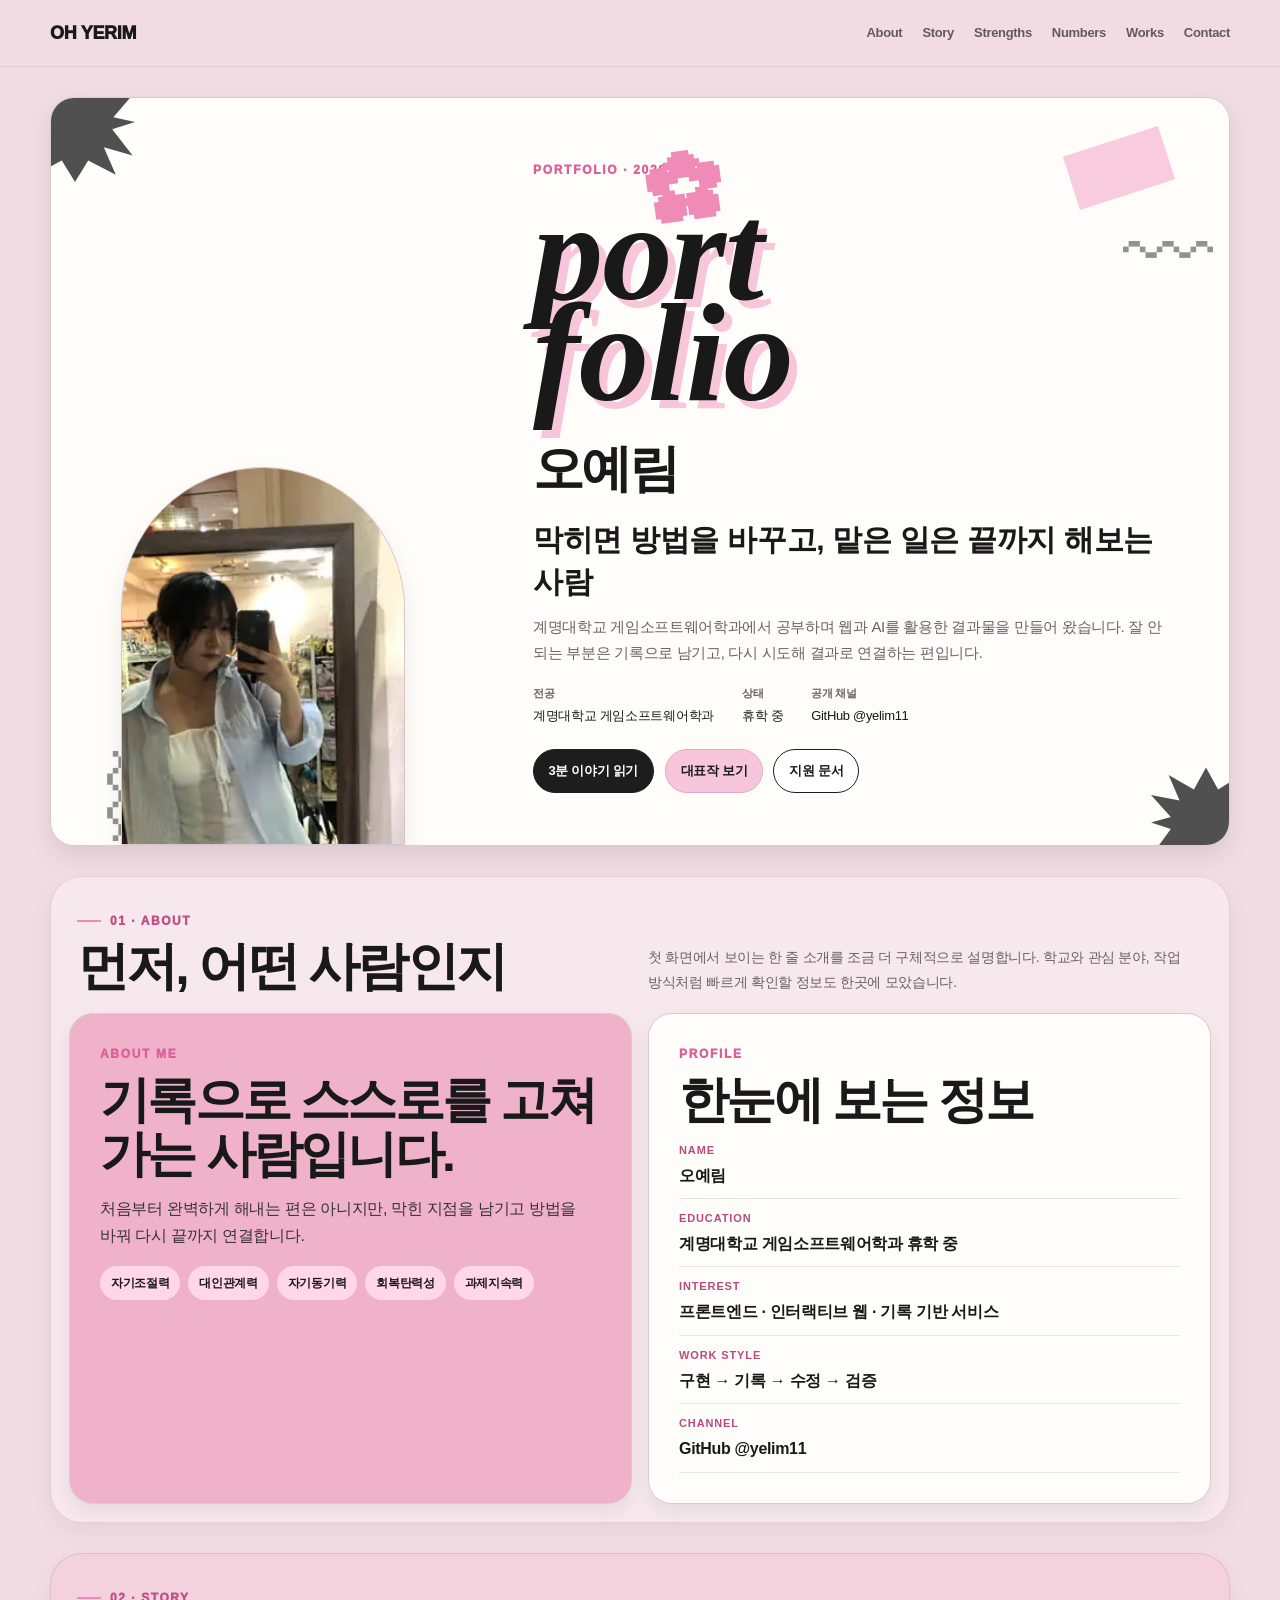
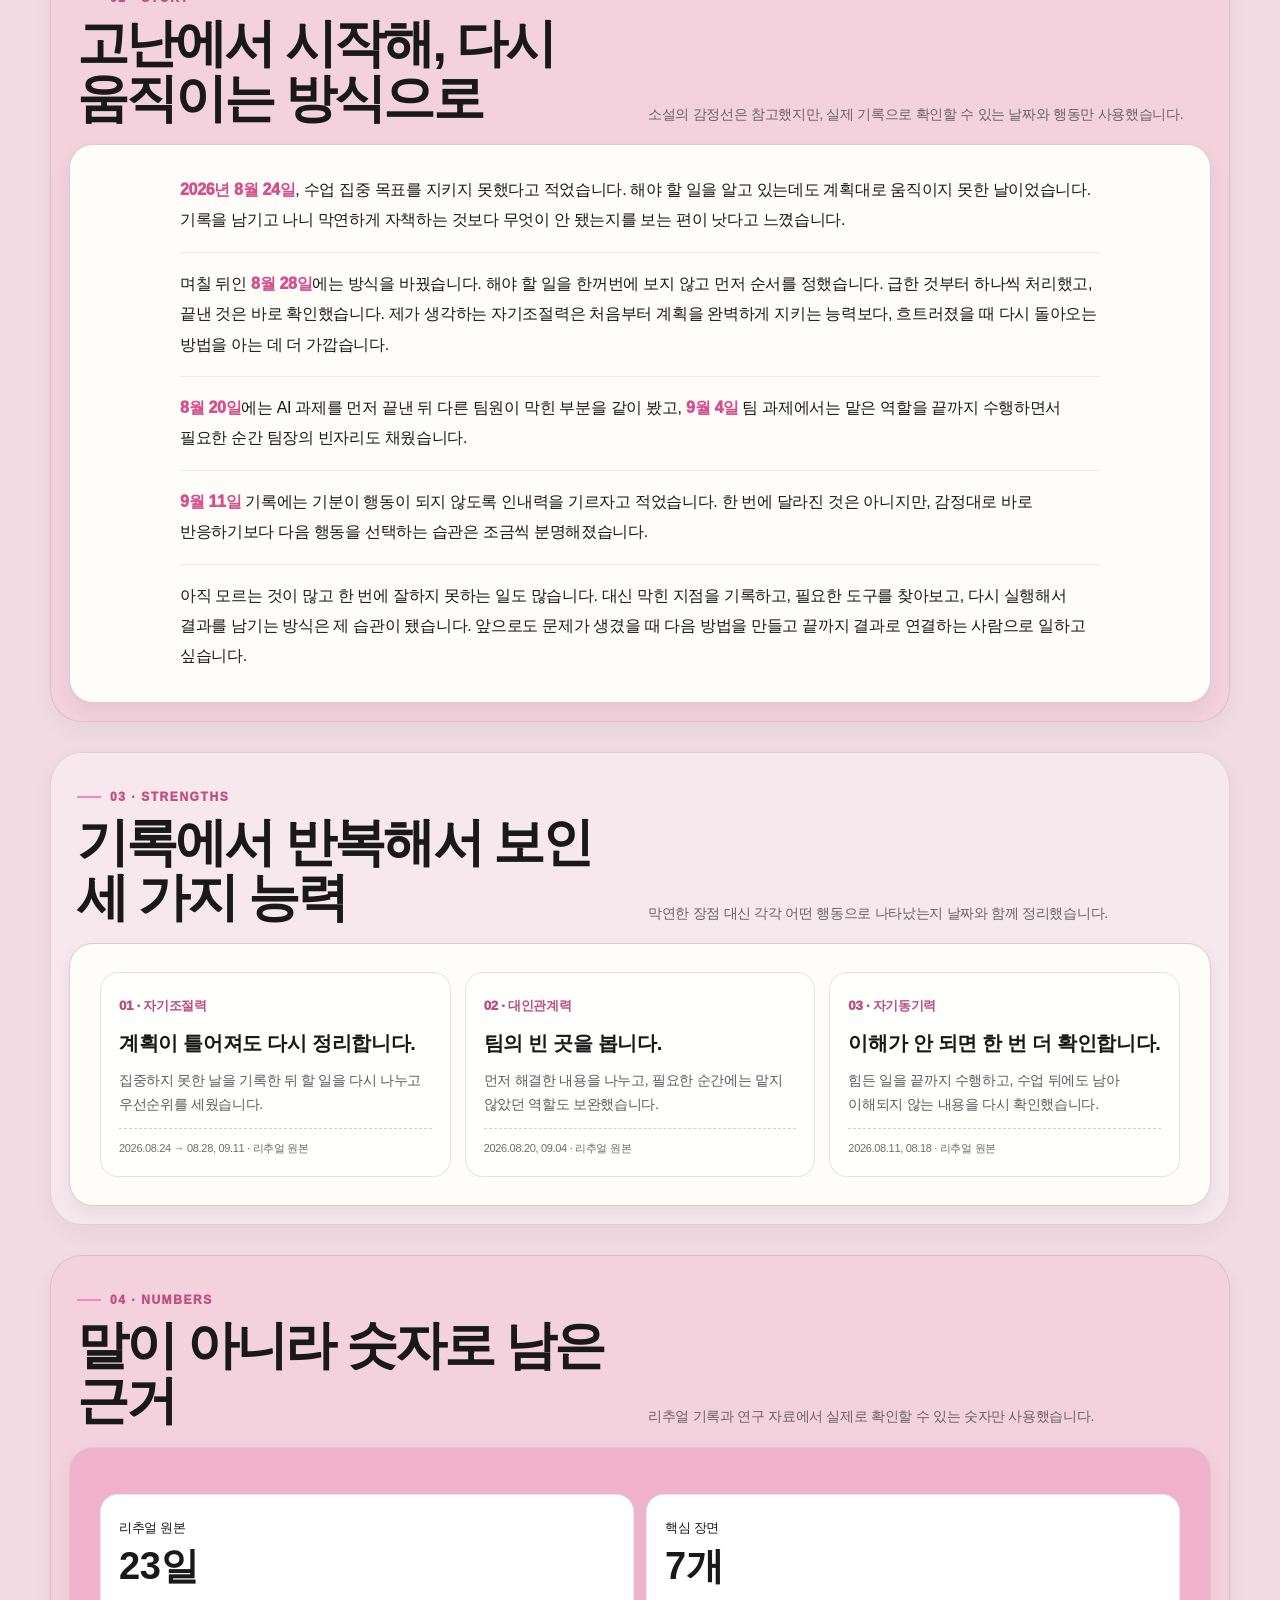
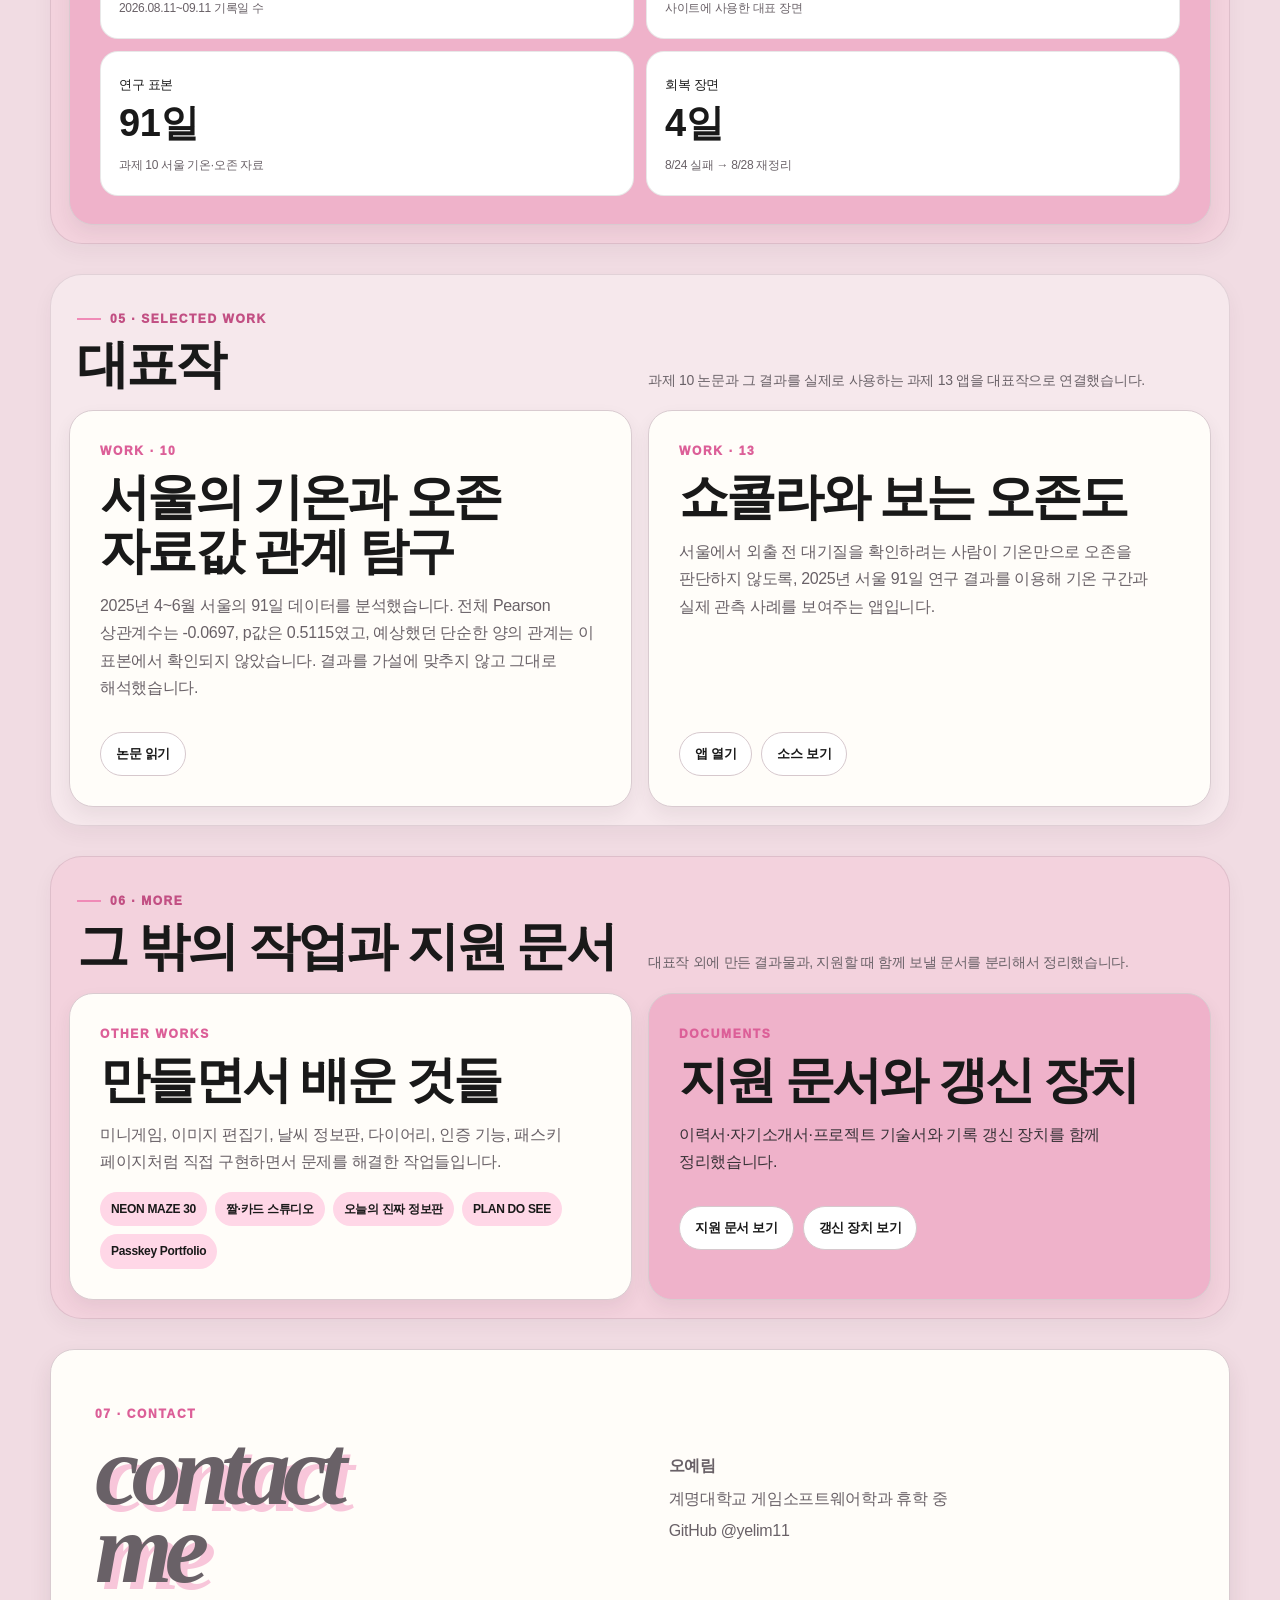
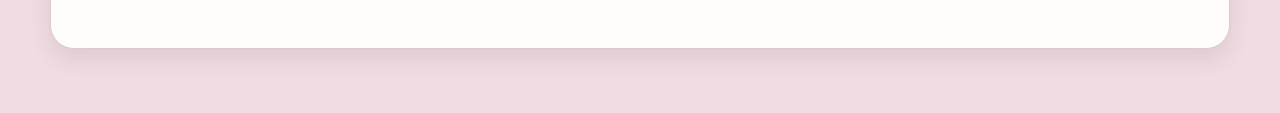
==== commit cc927f03: "Link BR-B ozone app as selected work" ====
--- a/index.html
+++ b/index.html
@@ -1 +1 @@
-<!doctype html><html lang="ko"><head><meta charset="utf-8"><meta name="viewport" content="width=device-width,initial-scale=1"><meta name="description" content="오예림 포트폴리오"><title>오예림 | Portfolio</title><link rel="stylesheet" href="portfolio.css"><link rel="stylesheet" href="motion.css"><link rel="stylesheet" href="separation.css"></head><body><nav class="nav"><div class="wrap navin"><a class="brand" href="#top">OH YERIM</a><a href="#about">About</a><a href="#story">Story</a><a href="#strengths">Strengths</a><a href="#numbers">Numbers</a><a href="#works">Works</a><a href="#contact">Contact</a></div></nav><main id="top"><div class="wrap deck"><section class="card hero reveal show"><span class="star tl"></span><span class="star br"></span><span class="tape"></span><span class="squiggle sq1">〰</span><span class="squiggle sq2">〰</span><div class="hero-left"><div class="photo-frame"><img src="assets/profile.webp" alt="오예림 프로필 사진"></div></div><div class="hero-right"><div class="eyebrow">PORTFOLIO · 2026</div><div class="mega" aria-hidden="true"><span class="flower">✿</span><span>port</span><span>folio</span></div><h1 class="name">오예림</h1><p class="lead">막히면 방법을 바꾸고, 맡은 일은 끝까지 해보는 사람</p><p class="desc">계명대학교 게임소프트웨어학과에서 공부하며 웹과 AI를 활용한 결과물을 만들어 왔습니다. 잘 안 되는 부분은 기록으로 남기고, 다시 시도해 결과로 연결하는 편입니다.</p><div class="meta"><div><strong>전공</strong>계명대학교 게임소프트웨어학과</div><div><strong>상태</strong>휴학 중</div><div><strong>공개 채널</strong>GitHub @yelim11</div></div><div class="actions"><a class="btn primary" href="#story">3분 이야기 읽기</a><a class="btn pink" href="#works">대표작 보기</a><a class="btn" href="documents.html">지원 문서</a></div></div></section><section id="about" class="section-group"><header class="group-head reveal"><div><div class="group-index">01 · ABOUT</div><h2>먼저, 어떤 사람인지</h2></div><p>첫 화면에서 보이는 한 줄 소개를 조금 더 구체적으로 설명합니다. 학교와 관심 분야, 작업 방식처럼 빠르게 확인할 정보도 한곳에 모았습니다.</p></header><div class="group-grid"><article class="card section-card pink-card about-card reveal"><div class="eyebrow">ABOUT ME</div><h2>기록으로 스스로를 고쳐 가는 사람입니다.</h2><p>처음부터 완벽하게 해내는 편은 아니지만, 막힌 지점을 남기고 방법을 바꿔 다시 끝까지 연결합니다.</p><div class="chips"><span class="chip">자기조절력</span><span class="chip">대인관계력</span><span class="chip">자기동기력</span><span class="chip">회복탄력성</span><span class="chip">과제지속력</span></div></article><article class="card section-card about-card reveal"><div class="eyebrow">PROFILE</div><h2>한눈에 보는 정보</h2><div class="profile-list"><div><strong>NAME</strong><span>오예림</span></div><div><strong>EDUCATION</strong><span>계명대학교 게임소프트웨어학과 휴학 중</span></div><div><strong>INTEREST</strong><span>프론트엔드 · 인터랙티브 웹 · 기록 기반 서비스</span></div><div><strong>WORK STYLE</strong><span>구현 → 기록 → 수정 → 검증</span></div><div><strong>CHANNEL</strong><span>GitHub @yelim11</span></div></div></article></div></section><section id="story" class="section-group alt"><header class="group-head reveal"><div><div class="group-index">02 · STORY</div><h2>고난에서 시작해, 다시 움직이는 방식으로</h2></div><p>소설의 감정선은 참고했지만, 실제 기록으로 확인할 수 있는 날짜와 행동만 사용했습니다.</p></header><div class="group-grid one"><article class="card story-card reveal"><div class="story-body"><p><span class="date">2026년 8월 24일</span>, 수업 집중 목표를 지키지 못했다고 적었습니다. 해야 할 일을 알고 있는데도 계획대로 움직이지 못한 날이었습니다. 기록을 남기고 나니 막연하게 자책하는 것보다 무엇이 안 됐는지를 보는 편이 낫다고 느꼈습니다.</p><p>며칠 뒤인 <span class="date">8월 28일</span>에는 방식을 바꿨습니다. 해야 할 일을 한꺼번에 보지 않고 먼저 순서를 정했습니다. 급한 것부터 하나씩 처리했고, 끝낸 것은 바로 확인했습니다. 제가 생각하는 자기조절력은 처음부터 계획을 완벽하게 지키는 능력보다, 흐트러졌을 때 다시 돌아오는 방법을 아는 데 더 가깝습니다.</p><p><span class="date">8월 20일</span>에는 AI 과제를 먼저 끝낸 뒤 다른 팀원이 막힌 부분을 같이 봤고, <span class="date">9월 4일</span> 팀 과제에서는 맡은 역할을 끝까지 수행하면서 필요한 순간 팀장의 빈자리도 채웠습니다.</p><p><span class="date">9월 11일</span> 기록에는 기분이 행동이 되지 않도록 인내력을 기르자고 적었습니다. 한 번에 달라진 것은 아니지만, 감정대로 바로 반응하기보다 다음 행동을 선택하는 습관은 조금씩 분명해졌습니다.</p><p>아직 모르는 것이 많고 한 번에 잘하지 못하는 일도 많습니다. 대신 막힌 지점을 기록하고, 필요한 도구를 찾아보고, 다시 실행해서 결과를 남기는 방식은 제 습관이 됐습니다. 앞으로도 문제가 생겼을 때 다음 방법을 만들고 끝까지 결과로 연결하는 사람으로 일하고 싶습니다.</p></div></article></div></section><section id="strengths" class="section-group"><header class="group-head reveal"><div><div class="group-index">03 · STRENGTHS</div><h2>기록에서 반복해서 보인 세 가지 능력</h2></div><p>막연한 장점 대신 각각 어떤 행동으로 나타났는지 날짜와 함께 정리했습니다.</p></header><div class="group-grid one"><article class="card strength-card reveal"><div class="ability-grid"><article class="ability"><small>01 · 자기조절력</small><h3>계획이 틀어져도 다시 정리합니다.</h3><p>집중하지 못한 날을 기록한 뒤 할 일을 다시 나누고 우선순위를 세웠습니다.</p><div class="evidence">2026.08.24 → 08.28, 09.11 · 리추얼 원본</div></article><article class="ability"><small>02 · 대인관계력</small><h3>팀의 빈 곳을 봅니다.</h3><p>먼저 해결한 내용을 나누고, 필요한 순간에는 맡지 않았던 역할도 보완했습니다.</p><div class="evidence">2026.08.20, 09.04 · 리추얼 원본</div></article><article class="ability"><small>03 · 자기동기력</small><h3>이해가 안 되면 한 번 더 확인합니다.</h3><p>힘든 일을 끝까지 수행하고, 수업 뒤에도 남아 이해되지 않는 내용을 다시 확인했습니다.</p><div class="evidence">2026.08.11, 08.18 · 리추얼 원본</div></article></div></article></div></section><section id="numbers" class="section-group alt"><header class="group-head reveal"><div><div class="group-index">04 · NUMBERS</div><h2>말이 아니라 숫자로 남은 근거</h2></div><p>리추얼 기록과 연구 자료에서 실제로 확인할 수 있는 숫자만 사용했습니다.</p></header><div class="group-grid one"><article class="card numbers-card reveal"><div class="stats"><div class="stat"><small>리추얼 원본</small><b>23일</b><span>2026.08.11~09.11 기록일 수</span></div><div class="stat"><small>핵심 장면</small><b>7개</b><span>사이트에 사용한 대표 장면</span></div><div class="stat"><small>연구 표본</small><b>91일</b><span>과제 10 서울 기온·오존 자료</span></div><div class="stat"><small>회복 장면</small><b>4일</b><span>8/24 실패 → 8/28 재정리</span></div></div></article></div></section><section id="works" class="section-group"><header class="group-head reveal"><div><div class="group-index">05 · SELECTED WORK</div><h2>대표작</h2></div><p>현재는 과제 10 논문을 대표작으로 두고, 과제 13 앱이 들어갈 자리를 별도로 남겨두었습니다.</p></header><div class="group-grid works-grid"><article class="card section-card work-card reveal"><div class="eyebrow">WORK · 10</div><h2>서울의 기온과 오존 자료값 관계 탐구</h2><p>2025년 4~6월 서울의 91일 데이터를 분석했습니다. 전체 Pearson 상관계수는 -0.0697, p값은 0.5115였고, 예상했던 단순한 양의 관계는 이 표본에서 확인되지 않았습니다. 결과를 가설에 맞추지 않고 그대로 해석했습니다.</p><div class="links"><a class="mini" href="paper.html">논문 읽기</a></div></article><article class="card section-card work-card placeholder reveal"><div class="eyebrow">WORK · 13</div><h2>13번 앱</h2><p>아직 완료되지 않은 과제라 결과물을 만들어 넣지 않았습니다. 완료 후 실제 공개 URL과 설명으로 교체할 자리입니다.</p><div class="links"><span class="mini">완료 후 추가 예정</span></div></article></div></section><section class="section-group alt"><header class="group-head reveal"><div><div class="group-index">06 · MORE</div><h2>그 밖의 작업과 지원 문서</h2></div><p>대표작 외에 만든 결과물과, 지원할 때 함께 보낼 문서를 분리해서 정리했습니다.</p></header><div class="group-grid resources-grid"><article class="card section-card reveal"><div class="eyebrow">OTHER WORKS</div><h2>만들면서 배운 것들</h2><p class="muted">미니게임, 이미지 편집기, 날씨 정보판, 다이어리, 인증 기능, 패스키 페이지처럼 직접 구현하면서 문제를 해결한 작업들입니다.</p><div class="chips"><span class="chip">NEON MAZE 30</span><span class="chip">짤·카드 스튜디오</span><span class="chip">오늘의 진짜 정보판</span><span class="chip">PLAN DO SEE</span><span class="chip">Passkey Portfolio</span></div></article><article class="card section-card pink-card reveal"><div class="eyebrow">DOCUMENTS</div><h2>지원 문서와 갱신 장치</h2><p>이력서·자기소개서·프로젝트 기술서와 기록 갱신 장치를 함께 정리했습니다.</p><div class="links"><a class="mini" href="documents.html">지원 문서 보기</a><a class="mini" href="refresh-tool.html">갱신 장치 보기</a></div></article></div></section><section id="contact" class="card contact reveal"><div><div class="eyebrow">07 · CONTACT</div><p class="contact-title">contact<br>me</p></div><div><p><strong>오예림</strong></p><p>계명대학교 게임소프트웨어학과 휴학 중</p><p><a href="https://github.com/yelim11" target="_blank" rel="noopener">GitHub @yelim11</a></p></div></section></div></main><script src="motion.js"></script></body></html>+<!doctype html><html lang="ko"><head><meta charset="utf-8"><meta name="viewport" content="width=device-width,initial-scale=1"><meta name="description" content="오예림 포트폴리오"><title>오예림 | Portfolio</title><link rel="stylesheet" href="portfolio.css"><link rel="stylesheet" href="motion.css"><link rel="stylesheet" href="separation.css"></head><body><nav class="nav"><div class="wrap navin"><a class="brand" href="#top">OH YERIM</a><a href="#about">About</a><a href="#story">Story</a><a href="#strengths">Strengths</a><a href="#numbers">Numbers</a><a href="#works">Works</a><a href="#contact">Contact</a></div></nav><main id="top"><div class="wrap deck"><section class="card hero reveal show"><span class="star tl"></span><span class="star br"></span><span class="tape"></span><span class="squiggle sq1">〰</span><span class="squiggle sq2">〰</span><div class="hero-left"><div class="photo-frame"><img src="assets/profile.webp" alt="오예림 프로필 사진"></div></div><div class="hero-right"><div class="eyebrow">PORTFOLIO · 2026</div><div class="mega" aria-hidden="true"><span class="flower">✿</span><span>port</span><span>folio</span></div><h1 class="name">오예림</h1><p class="lead">막히면 방법을 바꾸고, 맡은 일은 끝까지 해보는 사람</p><p class="desc">계명대학교 게임소프트웨어학과에서 공부하며 웹과 AI를 활용한 결과물을 만들어 왔습니다. 잘 안 되는 부분은 기록으로 남기고, 다시 시도해 결과로 연결하는 편입니다.</p><div class="meta"><div><strong>전공</strong>계명대학교 게임소프트웨어학과</div><div><strong>상태</strong>휴학 중</div><div><strong>공개 채널</strong>GitHub @yelim11</div></div><div class="actions"><a class="btn primary" href="#story">3분 이야기 읽기</a><a class="btn pink" href="#works">대표작 보기</a><a class="btn" href="documents.html">지원 문서</a></div></div></section><section id="about" class="section-group"><header class="group-head reveal"><div><div class="group-index">01 · ABOUT</div><h2>먼저, 어떤 사람인지</h2></div><p>첫 화면에서 보이는 한 줄 소개를 조금 더 구체적으로 설명합니다. 학교와 관심 분야, 작업 방식처럼 빠르게 확인할 정보도 한곳에 모았습니다.</p></header><div class="group-grid"><article class="card section-card pink-card about-card reveal"><div class="eyebrow">ABOUT ME</div><h2>기록으로 스스로를 고쳐 가는 사람입니다.</h2><p>처음부터 완벽하게 해내는 편은 아니지만, 막힌 지점을 남기고 방법을 바꿔 다시 끝까지 연결합니다.</p><div class="chips"><span class="chip">자기조절력</span><span class="chip">대인관계력</span><span class="chip">자기동기력</span><span class="chip">회복탄력성</span><span class="chip">과제지속력</span></div></article><article class="card section-card about-card reveal"><div class="eyebrow">PROFILE</div><h2>한눈에 보는 정보</h2><div class="profile-list"><div><strong>NAME</strong><span>오예림</span></div><div><strong>EDUCATION</strong><span>계명대학교 게임소프트웨어학과 휴학 중</span></div><div><strong>INTEREST</strong><span>프론트엔드 · 인터랙티브 웹 · 기록 기반 서비스</span></div><div><strong>WORK STYLE</strong><span>구현 → 기록 → 수정 → 검증</span></div><div><strong>CHANNEL</strong><span>GitHub @yelim11</span></div></div></article></div></section><section id="story" class="section-group alt"><header class="group-head reveal"><div><div class="group-index">02 · STORY</div><h2>고난에서 시작해, 다시 움직이는 방식으로</h2></div><p>소설의 감정선은 참고했지만, 실제 기록으로 확인할 수 있는 날짜와 행동만 사용했습니다.</p></header><div class="group-grid one"><article class="card story-card reveal"><div class="story-body"><p><span class="date">2026년 8월 24일</span>, 수업 집중 목표를 지키지 못했다고 적었습니다. 해야 할 일을 알고 있는데도 계획대로 움직이지 못한 날이었습니다. 기록을 남기고 나니 막연하게 자책하는 것보다 무엇이 안 됐는지를 보는 편이 낫다고 느꼈습니다.</p><p>며칠 뒤인 <span class="date">8월 28일</span>에는 방식을 바꿨습니다. 해야 할 일을 한꺼번에 보지 않고 먼저 순서를 정했습니다. 급한 것부터 하나씩 처리했고, 끝낸 것은 바로 확인했습니다. 제가 생각하는 자기조절력은 처음부터 계획을 완벽하게 지키는 능력보다, 흐트러졌을 때 다시 돌아오는 방법을 아는 데 더 가깝습니다.</p><p><span class="date">8월 20일</span>에는 AI 과제를 먼저 끝낸 뒤 다른 팀원이 막힌 부분을 같이 봤고, <span class="date">9월 4일</span> 팀 과제에서는 맡은 역할을 끝까지 수행하면서 필요한 순간 팀장의 빈자리도 채웠습니다.</p><p><span class="date">9월 11일</span> 기록에는 기분이 행동이 되지 않도록 인내력을 기르자고 적었습니다. 한 번에 달라진 것은 아니지만, 감정대로 바로 반응하기보다 다음 행동을 선택하는 습관은 조금씩 분명해졌습니다.</p><p>아직 모르는 것이 많고 한 번에 잘하지 못하는 일도 많습니다. 대신 막힌 지점을 기록하고, 필요한 도구를 찾아보고, 다시 실행해서 결과를 남기는 방식은 제 습관이 됐습니다. 앞으로도 문제가 생겼을 때 다음 방법을 만들고 끝까지 결과로 연결하는 사람으로 일하고 싶습니다.</p></div></article></div></section><section id="strengths" class="section-group"><header class="group-head reveal"><div><div class="group-index">03 · STRENGTHS</div><h2>기록에서 반복해서 보인 세 가지 능력</h2></div><p>막연한 장점 대신 각각 어떤 행동으로 나타났는지 날짜와 함께 정리했습니다.</p></header><div class="group-grid one"><article class="card strength-card reveal"><div class="ability-grid"><article class="ability"><small>01 · 자기조절력</small><h3>계획이 틀어져도 다시 정리합니다.</h3><p>집중하지 못한 날을 기록한 뒤 할 일을 다시 나누고 우선순위를 세웠습니다.</p><div class="evidence">2026.08.24 → 08.28, 09.11 · 리추얼 원본</div></article><article class="ability"><small>02 · 대인관계력</small><h3>팀의 빈 곳을 봅니다.</h3><p>먼저 해결한 내용을 나누고, 필요한 순간에는 맡지 않았던 역할도 보완했습니다.</p><div class="evidence">2026.08.20, 09.04 · 리추얼 원본</div></article><article class="ability"><small>03 · 자기동기력</small><h3>이해가 안 되면 한 번 더 확인합니다.</h3><p>힘든 일을 끝까지 수행하고, 수업 뒤에도 남아 이해되지 않는 내용을 다시 확인했습니다.</p><div class="evidence">2026.08.11, 08.18 · 리추얼 원본</div></article></div></article></div></section><section id="numbers" class="section-group alt"><header class="group-head reveal"><div><div class="group-index">04 · NUMBERS</div><h2>말이 아니라 숫자로 남은 근거</h2></div><p>리추얼 기록과 연구 자료에서 실제로 확인할 수 있는 숫자만 사용했습니다.</p></header><div class="group-grid one"><article class="card numbers-card reveal"><div class="stats"><div class="stat"><small>리추얼 원본</small><b>23일</b><span>2026.08.11~09.11 기록일 수</span></div><div class="stat"><small>핵심 장면</small><b>7개</b><span>사이트에 사용한 대표 장면</span></div><div class="stat"><small>연구 표본</small><b>91일</b><span>과제 10 서울 기온·오존 자료</span></div><div class="stat"><small>회복 장면</small><b>4일</b><span>8/24 실패 → 8/28 재정리</span></div></div></article></div></section><section id="works" class="section-group"><header class="group-head reveal"><div><div class="group-index">05 · SELECTED WORK</div><h2>대표작</h2></div><p>과제 10 논문과 그 결과를 실제로 사용하는 과제 13 앱을 함께 대표작으로 두었습니다.</p></header><div class="group-grid works-grid"><article class="card section-card work-card reveal"><div class="eyebrow">WORK · 10</div><h2>서울의 기온과 오존 자료값 관계 탐구</h2><p>2025년 4~6월 서울의 91일 데이터를 분석했습니다. 전체 Pearson 상관계수는 -0.0697, p값은 0.5115였고, 예상했던 단순한 양의 관계는 이 표본에서 확인되지 않았습니다. 결과를 가설에 맞추지 않고 그대로 해석했습니다.</p><div class="links"><a class="mini" href="paper.html">논문 읽기</a></div></article><article class="card section-card work-card reveal"><div class="eyebrow">WORK · 13</div><h2>쇼콜라와 보는 오존도</h2><p>서울에서 외출 전 대기질을 확인하려는 사람이 기온만으로 오존을 판단하지 않도록, 과제 10의 91일 분석 결과와 실제 O₃ 연구값을 이용해 기온 구간과 판단 주의점을 보여주는 논문 기반 웹앱입니다.</p><div class="links"><a class="mini" href="https://yelim11.github.io/SKT_ALEPH_ozone-heart/" target="_blank" rel="noopener">앱 열기</a><a class="mini" href="https://github.com/yelim11/SKT_ALEPH_ozone-heart" target="_blank" rel="noopener">소스 보기</a></div></article></div></section><section class="section-group alt"><header class="group-head reveal"><div><div class="group-index">06 · MORE</div><h2>그 밖의 작업과 지원 문서</h2></div><p>대표작 외에 만든 결과물과, 지원할 때 함께 보낼 문서를 분리해서 정리했습니다.</p></header><div class="group-grid resources-grid"><article class="card section-card reveal"><div class="eyebrow">OTHER WORKS</div><h2>만들면서 배운 것들</h2><p class="muted">미니게임, 이미지 편집기, 날씨 정보판, 다이어리, 인증 기능, 패스키 페이지처럼 직접 구현하면서 문제를 해결한 작업들입니다.</p><div class="chips"><span class="chip">NEON MAZE 30</span><span class="chip">짤·카드 스튜디오</span><span class="chip">오늘의 진짜 정보판</span><span class="chip">PLAN DO SEE</span><span class="chip">Passkey Portfolio</span></div></article><article class="card section-card pink-card reveal"><div class="eyebrow">DOCUMENTS</div><h2>지원 문서와 갱신 장치</h2><p>이력서·자기소개서·프로젝트 기술서와 기록 갱신 장치를 함께 정리했습니다.</p><div class="links"><a class="mini" href="documents.html">지원 문서 보기</a><a class="mini" href="refresh-tool.html">갱신 장치 보기</a></div></article></div></section><section id="contact" class="card contact reveal"><div><div class="eyebrow">07 · CONTACT</div><p class="contact-title">contact<br>me</p></div><div><p><strong>오예림</strong></p><p>계명대학교 게임소프트웨어학과 휴학 중</p><p><a href="https://github.com/yelim11" target="_blank" rel="noopener">GitHub @yelim11</a></p></div></section></div></main><script src="motion.js"></script></body></html>
--- a/portfolio.css
+++ b/portfolio.css
@@ -1 +1 @@
-:root{--bg:#f1dce3;--paper:#fffdf9;--ink:#191919;--muted:#696167;--pink:#f08bb7;--pink2:#f8c6da;--line:#d9cbd0;--max:1180px;--r:24px}*{box-sizing:border-box}html{scroll-behavior:smooth}body{margin:0;background:var(--bg);color:var(--ink);font-family:Pretendard,'Noto Sans KR','Apple SD Gothic Neo','Malgun Gothic',sans-serif;line-height:1.72;letter-spacing:-.02em}a{color:inherit;text-decoration:none}h1,h2,h3,p{word-break:keep-all;overflow-wrap:normal}.wrap{width:min(var(--max),calc(100% - 32px));margin:auto}.nav{position:sticky;top:0;z-index:30;background:rgba(241,220,227,.94);backdrop-filter:blur(12px);border-bottom:1px solid rgba(0,0,0,.08)}.navin{height:66px;display:flex;align-items:center;gap:20px}.brand{font-weight:950;font-size:18px;margin-right:auto}.navin a:not(.brand){font-size:13px;font-weight:800;color:#625a60}main{padding:30px 0 64px}.deck{display:grid;grid-template-columns:repeat(2,minmax(0,1fr));gap:18px}.card{position:relative;isolation:isolate;overflow:hidden;background:var(--paper);border:1px solid var(--line);border-radius:var(--r);box-shadow:0 10px 22px rgba(60,42,50,.10)}.card>*{position:relative;z-index:2}.hero{grid-column:1/-1;min-height:620px;display:grid;grid-template-columns:36% 64%;align-items:stretch}.hero-left{position:relative;display:flex;align-items:end;justify-content:center;padding:38px 30px 0;overflow:hidden}.photo-frame{width:min(78%,300px);aspect-ratio:3/4;border-radius:160px 160px 0 0;background:linear-gradient(180deg,#f2e5e9,#d6c8ce);display:grid;place-items:center;color:#746970;font-size:14px;border:1px solid #d4c5cb;box-shadow:0 12px 24px rgba(0,0,0,.08)}.hero-right{padding:62px 58px 52px;display:flex;flex-direction:column;justify-content:center}.eyebrow{font-size:12px;font-weight:950;letter-spacing:.14em;color:#dc5f98;margin-bottom:8px}.name{font-size:clamp(34px,4vw,58px);font-weight:950;letter-spacing:-.06em;margin:0 0 6px}.mega{position:relative;display:inline-block;margin:12px 0 22px;line-height:.72;font-family:Georgia,'Times New Roman',serif;font-style:italic;font-weight:900;letter-spacing:-.08em;text-transform:lowercase}.mega span{display:block;font-size:clamp(82px,11vw,150px);text-shadow:8px 8px 0 var(--pink2)}.mega .flower{position:absolute;left:18%;top:-34px;font-style:normal;font-size:76px;color:var(--pink);text-shadow:none;transform:rotate(-8deg)}.lead{font-size:clamp(21px,2.5vw,30px);font-weight:900;line-height:1.38;max-width:720px;margin:0 0 12px}.desc{font-size:15px;color:var(--muted);max-width:720px;margin:0}.meta{display:flex;gap:28px;flex-wrap:wrap;margin-top:18px;font-size:13px}.meta strong{display:block;font-size:11px;color:var(--muted);margin-bottom:2px}.actions{display:flex;gap:10px;flex-wrap:wrap;margin-top:22px}.btn,.mini{display:inline-flex;align-items:center;justify-content:center;min-height:42px;padding:10px 15px;border-radius:999px;border:1px solid #1d1d1d;background:#fff;font-size:13px;font-weight:900;transition:.2s ease}.btn:hover,.mini:hover{transform:translateY(-2px)}.btn.primary{background:#1d1d1d;color:#fff}.btn.pink{background:var(--pink2);border-color:#e6a7c2}.star{position:absolute;background:#505050;clip-path:polygon(50% 0%,61% 20%,82% 7%,74% 30%,100% 25%,82% 46%,100% 50%,81% 56%,98% 78%,74% 71%,84% 94%,61% 82%,50% 100%,39% 82%,17% 94%,26% 71%,2% 78%,18% 56%,0 50%,18% 45%,0 25%,26% 30%,16% 7%,39% 20%);z-index:1;pointer-events:none}.star.tl{width:120px;height:120px;left:-36px;top:-36px}.star.br{width:110px;height:110px;right:-32px;bottom:-32px}.tape{position:absolute;right:60px;top:42px;width:100px;height:56px;background:rgba(244,167,203,.58);transform:rotate(-18deg);z-index:1;pointer-events:none}.squiggle{position:absolute;font-size:90px;color:#777;line-height:1;z-index:1;pointer-events:none;opacity:.8}.sq1{right:16px;top:112px}.sq2{left:14px;bottom:4px;transform:rotate(90deg)}.section-card{padding:30px;min-height:330px}.pink-card{background:#efb2ca}.section-card h2{font-size:clamp(30px,4vw,50px);line-height:1.08;letter-spacing:-.055em;margin:0 0 14px}.section-card h3{font-size:25px;line-height:1.2;margin:0 0 10px}.section-card p{margin:0 0 12px;color:#383237}.section-card .muted{color:var(--muted)}.chips{display:flex;gap:8px;flex-wrap:wrap;margin-top:16px}.chip{padding:7px 11px;border-radius:999px;background:#ffd7e7;font-size:12px;font-weight:800}.profile-list{display:grid;gap:10px;margin-top:12px}.profile-list div{padding-bottom:9px;border-bottom:1px solid rgba(0,0,0,.09)}.profile-list strong{font-size:11px;letter-spacing:.08em;color:#b84b7e;display:block;margin-bottom:2px}.profile-list span{font-weight:800}.story{grid-column:1/-1;padding:34px}.story-head{display:grid;grid-template-columns:.72fr 1.28fr;gap:30px;align-items:start;margin-bottom:20px}.story-head h2{font-size:clamp(34px,4.6vw,58px);line-height:1.06;margin:0;letter-spacing:-.06em}.story-head p{margin:0;color:var(--muted)}.story-body{max-width:900px;margin-left:auto}.story-body p{font-size:16px;line-height:1.9;margin:0 0 14px}.date{color:#d64f8d;font-weight:950}.ability-grid{display:grid;grid-template-columns:repeat(3,minmax(0,1fr));gap:14px;margin-top:18px}.ability{border:1px solid rgba(0,0,0,.1);border-radius:18px;padding:18px;background:rgba(255,255,255,.72)}.ability small{font-weight:950;color:#bd4e80}.ability h3{font-size:20px;margin:7px 0 8px}.ability p{font-size:14px;color:#5f585d;margin:0}.evidence{margin-top:12px;padding-top:10px;border-top:1px dashed rgba(0,0,0,.18);font-size:11px;color:#716a6f}.stats{display:grid;grid-template-columns:repeat(2,minmax(0,1fr));gap:12px;margin-top:18px}.stat{padding:18px;border:1px solid rgba(0,0,0,.09);border-radius:18px;background:#fff}.stat b{display:block;font-size:38px;line-height:1;margin:6px 0 8px}.stat span{font-size:12px;color:var(--muted);line-height:1.55}.work-card{min-height:360px;display:flex;flex-direction:column}.work-card p{color:var(--muted)}.links{display:flex;gap:9px;flex-wrap:wrap;margin-top:auto;padding-top:18px}.mini{border-color:#d6c8cd}.placeholder{background:linear-gradient(180deg,#fffdf9,#ffe8f1)}.contact{grid-column:1/-1;min-height:300px;display:grid;grid-template-columns:1fr .9fr;align-items:center;padding:40px 44px}.contact-title{font-family:Georgia,'Times New Roman',serif;font-style:italic;font-weight:900;font-size:clamp(58px,8vw,100px);line-height:.78;letter-spacing:-.08em;text-shadow:7px 7px 0 var(--pink2);margin:0}.contact p{margin:5px 0;color:var(--muted)}@media(max-width:980px){.hero{grid-template-columns:1fr;min-height:0}.hero-left{min-height:380px}.photo-frame{max-width:220px}.hero-right{padding:38px 30px 42px}.deck{grid-template-columns:1fr}.hero,.story,.contact{grid-column:1}.story-head{grid-template-columns:1fr}.story-body{margin:0}.ability-grid{grid-template-columns:1fr}.contact{grid-template-columns:1fr;gap:24px}.star,.tape,.squiggle{display:none}}@media(max-width:680px){.navin a:not(.brand){display:none}.wrap{width:calc(100% - 20px)}main{padding-top:18px}.hero-left{min-height:300px}.hero-right,.section-card,.story,.contact{padding:24px 20px}.mega span{font-size:clamp(72px,25vw,104px)}.mega .flower{font-size:56px;top:-24px}.meta{gap:16px}.stats{grid-template-columns:1fr}.story-head h2{font-size:clamp(32px,10vw,44px)}}+:root{--bg:#f1dce3;--paper:#fffdf9;--ink:#191919;--muted:#696167;--pink:#f08bb7;--pink2:#f8c6da;--line:#d9cbd0;--max:1180px;--r:24px}*{box-sizing:border-box}html{scroll-behavior:smooth}body{margin:0;background:var(--bg);color:var(--ink);font-family:Pretendard,'Noto Sans KR','Apple SD Gothic Neo','Malgun Gothic',sans-serif;line-height:1.72;letter-spacing:-.02em}a{color:inherit;text-decoration:none}h1,h2,h3,p{word-break:keep-all;overflow-wrap:normal}.wrap{width:min(var(--max),calc(100% - 32px));margin:auto}.nav{position:sticky;top:0;z-index:30;background:rgba(241,220,227,.94);backdrop-filter:blur(12px);border-bottom:1px solid rgba(0,0,0,.08)}.navin{height:66px;display:flex;align-items:center;gap:20px}.brand{font-weight:950;font-size:18px;margin-right:auto}.navin a:not(.brand){font-size:13px;font-weight:800;color:#625a60}main{padding:30px 0 64px}.deck{display:grid;grid-template-columns:repeat(2,minmax(0,1fr));gap:18px}.card{position:relative;isolation:isolate;overflow:hidden;background:var(--paper);border:1px solid var(--line);border-radius:var(--r);box-shadow:0 10px 22px rgba(60,42,50,.10)}.card>*{position:relative;z-index:2}.hero{grid-column:1/-1;min-height:620px;display:grid;grid-template-columns:36% 64%;align-items:stretch}.hero-left{position:relative;display:flex;align-items:end;justify-content:center;padding:38px 30px 0;overflow:hidden}.photo-frame{width:min(78%,300px);aspect-ratio:3/4;border-radius:160px 160px 0 0;background:linear-gradient(180deg,#f2e5e9,#d6c8ce);display:block;overflow:hidden;border:1px solid #d4c5cb;box-shadow:0 12px 24px rgba(0,0,0,.08)}.photo-frame img{width:100%;height:100%;object-fit:cover;object-position:50% 46%;display:block}.hero-right{padding:62px 58px 52px;display:flex;flex-direction:column;justify-content:center}.eyebrow{font-size:12px;font-weight:950;letter-spacing:.14em;color:#dc5f98;margin-bottom:8px}.name{font-size:clamp(34px,4vw,58px);font-weight:950;letter-spacing:-.06em;margin:0 0 6px}.mega{position:relative;display:inline-block;margin:12px 0 22px;line-height:.72;font-family:Georgia,'Times New Roman',serif;font-style:italic;font-weight:900;letter-spacing:-.08em;text-transform:lowercase}.mega span{display:block;font-size:clamp(82px,11vw,150px);text-shadow:8px 8px 0 var(--pink2)}.mega .flower{position:absolute;left:18%;top:-34px;font-style:normal;font-size:76px;color:var(--pink);text-shadow:none;transform:rotate(-8deg)}.lead{font-size:clamp(21px,2.5vw,30px);font-weight:900;line-height:1.38;max-width:720px;margin:0 0 12px}.desc{font-size:15px;color:var(--muted);max-width:720px;margin:0}.meta{display:flex;gap:28px;flex-wrap:wrap;margin-top:18px;font-size:13px}.meta strong{display:block;font-size:11px;color:var(--muted);margin-bottom:2px}.actions{display:flex;gap:10px;flex-wrap:wrap;margin-top:22px}.btn,.mini{display:inline-flex;align-items:center;justify-content:center;min-height:42px;padding:10px 15px;border-radius:999px;border:1px solid #1d1d1d;background:#fff;font-size:13px;font-weight:900;transition:.2s ease}.btn:hover,.mini:hover{transform:translateY(-2px)}.btn.primary{background:#1d1d1d;color:#fff}.btn.pink{background:var(--pink2);border-color:#e6a7c2}.star{position:absolute;background:#505050;clip-path:polygon(50% 0%,61% 20%,82% 7%,74% 30%,100% 25%,82% 46%,100% 50%,81% 56%,98% 78%,74% 71%,84% 94%,61% 82%,50% 100%,39% 82%,17% 94%,26% 71%,2% 78%,18% 56%,0 50%,18% 45%,0 25%,26% 30%,16% 7%,39% 20%);z-index:1;pointer-events:none}.star.tl{width:120px;height:120px;left:-36px;top:-36px}.star.br{width:110px;height:110px;right:-32px;bottom:-32px}.tape{position:absolute;right:60px;top:42px;width:100px;height:56px;background:rgba(244,167,203,.58);transform:rotate(-18deg);z-index:1;pointer-events:none}.squiggle{position:absolute;font-size:90px;color:#777;line-height:1;z-index:1;pointer-events:none;opacity:.8}.sq1{right:16px;top:112px}.sq2{left:14px;bottom:4px;transform:rotate(90deg)}.section-card{padding:30px;min-height:330px}.pink-card{background:#efb2ca}.section-card h2{font-size:clamp(30px,4vw,50px);line-height:1.08;letter-spacing:-.055em;margin:0 0 14px}.section-card h3{font-size:25px;line-height:1.2;margin:0 0 10px}.section-card p{margin:0 0 12px;color:#383237}.section-card .muted{color:var(--muted)}.chips{display:flex;gap:8px;flex-wrap:wrap;margin-top:16px}.chip{padding:7px 11px;border-radius:999px;background:#ffd7e7;font-size:12px;font-weight:800}.profile-list{display:grid;gap:10px;margin-top:12px}.profile-list div{padding-bottom:9px;border-bottom:1px solid rgba(0,0,0,.09)}.profile-list strong{font-size:11px;letter-spacing:.08em;color:#b84b7e;display:block;margin-bottom:2px}.profile-list span{font-weight:800}.story{grid-column:1/-1;padding:34px}.story-head{display:grid;grid-template-columns:.72fr 1.28fr;gap:30px;align-items:start;margin-bottom:20px}.story-head h2{font-size:clamp(34px,4.6vw,58px);line-height:1.06;margin:0;letter-spacing:-.06em}.story-head p{margin:0;color:var(--muted)}.story-body{max-width:900px;margin-left:auto}.story-body p{font-size:16px;line-height:1.9;margin:0 0 14px}.date{color:#d64f8d;font-weight:950}.ability-grid{display:grid;grid-template-columns:repeat(3,minmax(0,1fr));gap:14px;margin-top:18px}.ability{border:1px solid rgba(0,0,0,.1);border-radius:18px;padding:18px;background:rgba(255,255,255,.72)}.ability small{font-weight:950;color:#bd4e80}.ability h3{font-size:20px;margin:7px 0 8px}.ability p{font-size:14px;color:#5f585d;margin:0}.evidence{margin-top:12px;padding-top:10px;border-top:1px dashed rgba(0,0,0,.18);font-size:11px;color:#716a6f}.stats{display:grid;grid-template-columns:repeat(2,minmax(0,1fr));gap:12px;margin-top:18px}.stat{padding:18px;border:1px solid rgba(0,0,0,.09);border-radius:18px;background:#fff}.stat b{display:block;font-size:38px;line-height:1;margin:6px 0 8px}.stat span{font-size:12px;color:var(--muted);line-height:1.55}.work-card{min-height:360px;display:flex;flex-direction:column}.work-card p{color:var(--muted)}.links{display:flex;gap:9px;flex-wrap:wrap;margin-top:auto;padding-top:18px}.mini{border-color:#d6c8cd}.placeholder{background:linear-gradient(180deg,#fffdf9,#ffe8f1)}.contact{grid-column:1/-1;min-height:300px;display:grid;grid-template-columns:1fr .9fr;align-items:center;padding:40px 44px}.contact-title{font-family:Georgia,'Times New Roman',serif;font-style:italic;font-weight:900;font-size:clamp(58px,8vw,100px);line-height:.78;letter-spacing:-.08em;text-shadow:7px 7px 0 var(--pink2);margin:0}.contact p{margin:5px 0;color:var(--muted)}@media(max-width:980px){.hero{grid-template-columns:1fr;min-height:0}.hero-left{min-height:380px}.photo-frame{max-width:220px}.hero-right{padding:38px 30px 42px}.deck{grid-template-columns:1fr}.hero,.story,.contact{grid-column:1}.story-head{grid-template-columns:1fr}.story-body{margin:0}.ability-grid{grid-template-columns:1fr}.contact{grid-template-columns:1fr;gap:24px}.star,.tape,.squiggle{display:none}}@media(max-width:680px){.navin a:not(.brand){display:none}.wrap{width:calc(100% - 20px)}main{padding-top:18px}.hero-left{min-height:300px}.hero-right,.section-card,.story,.contact{padding:24px 20px}.mega span{font-size:clamp(72px,25vw,104px)}.mega .flower{font-size:56px;top:-24px}.meta{gap:16px}.stats{grid-template-columns:1fr}.story-head h2{font-size:clamp(32px,10vw,44px)}}
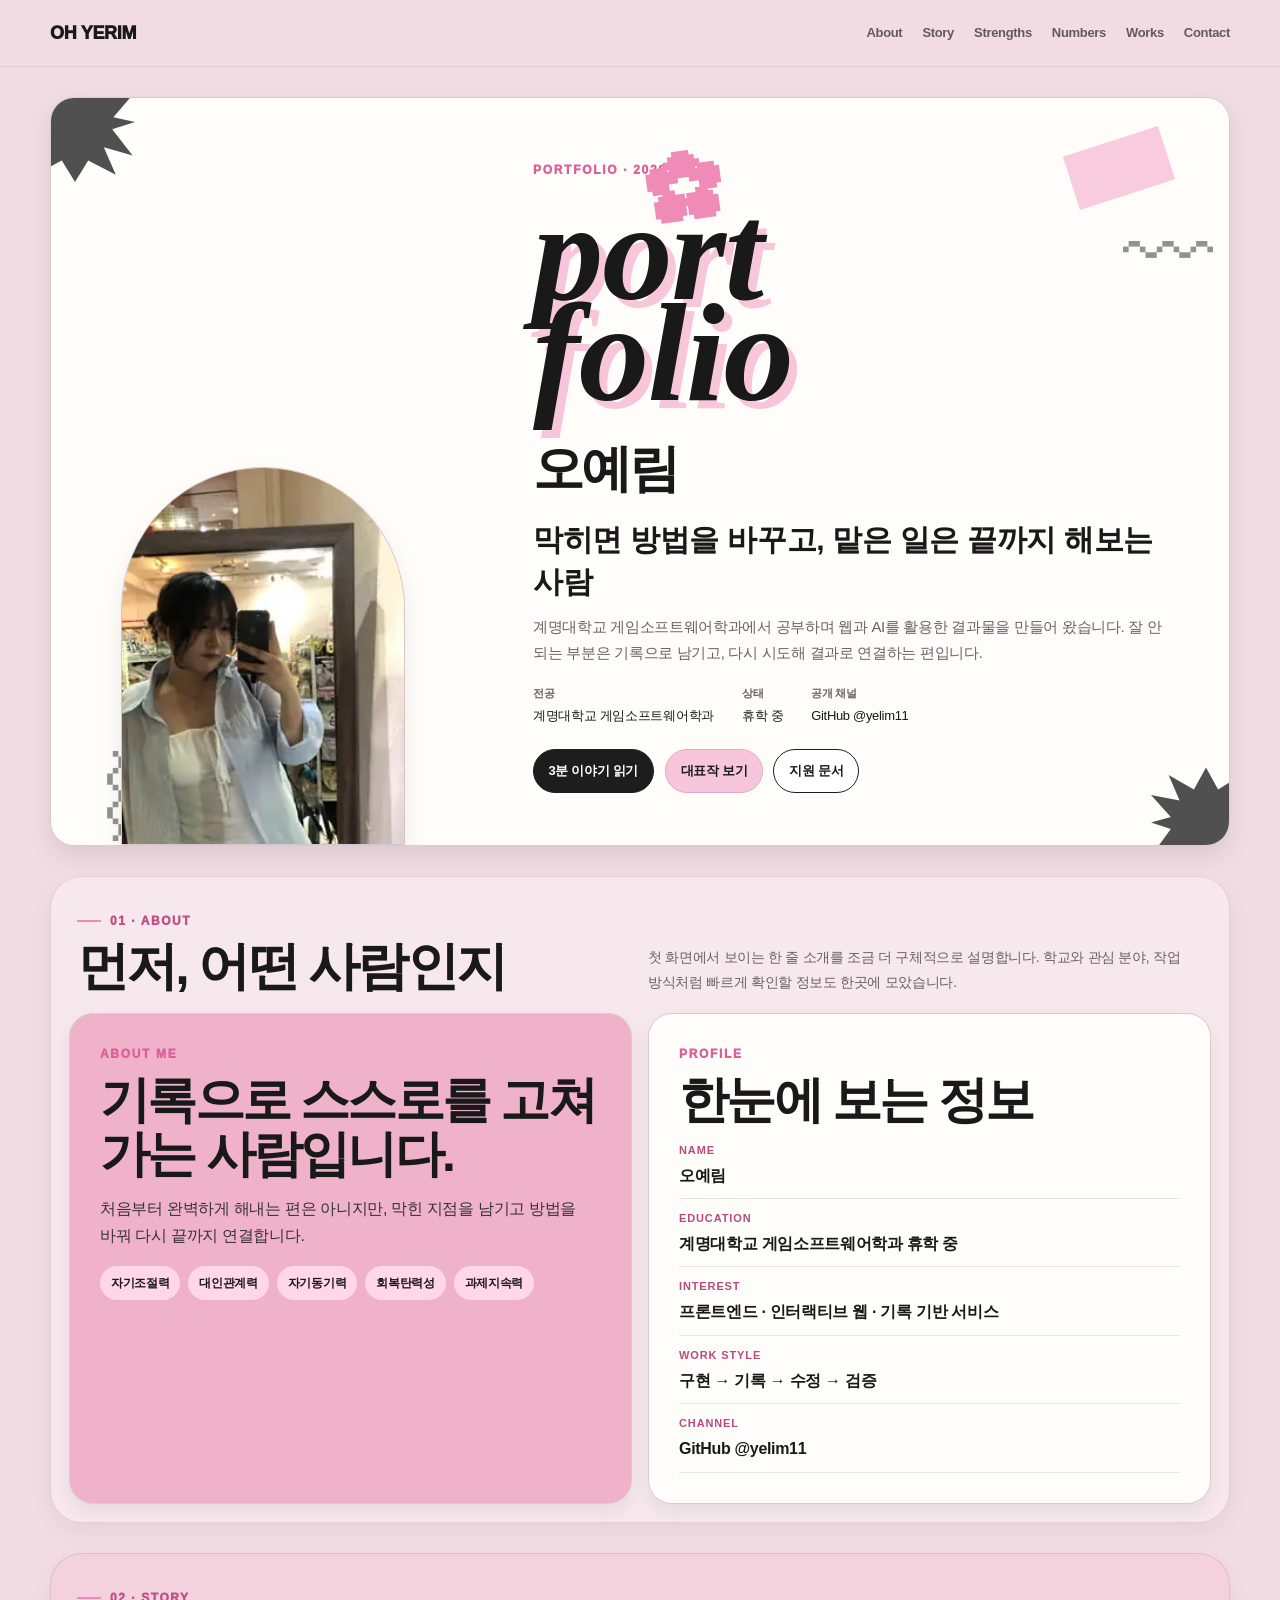
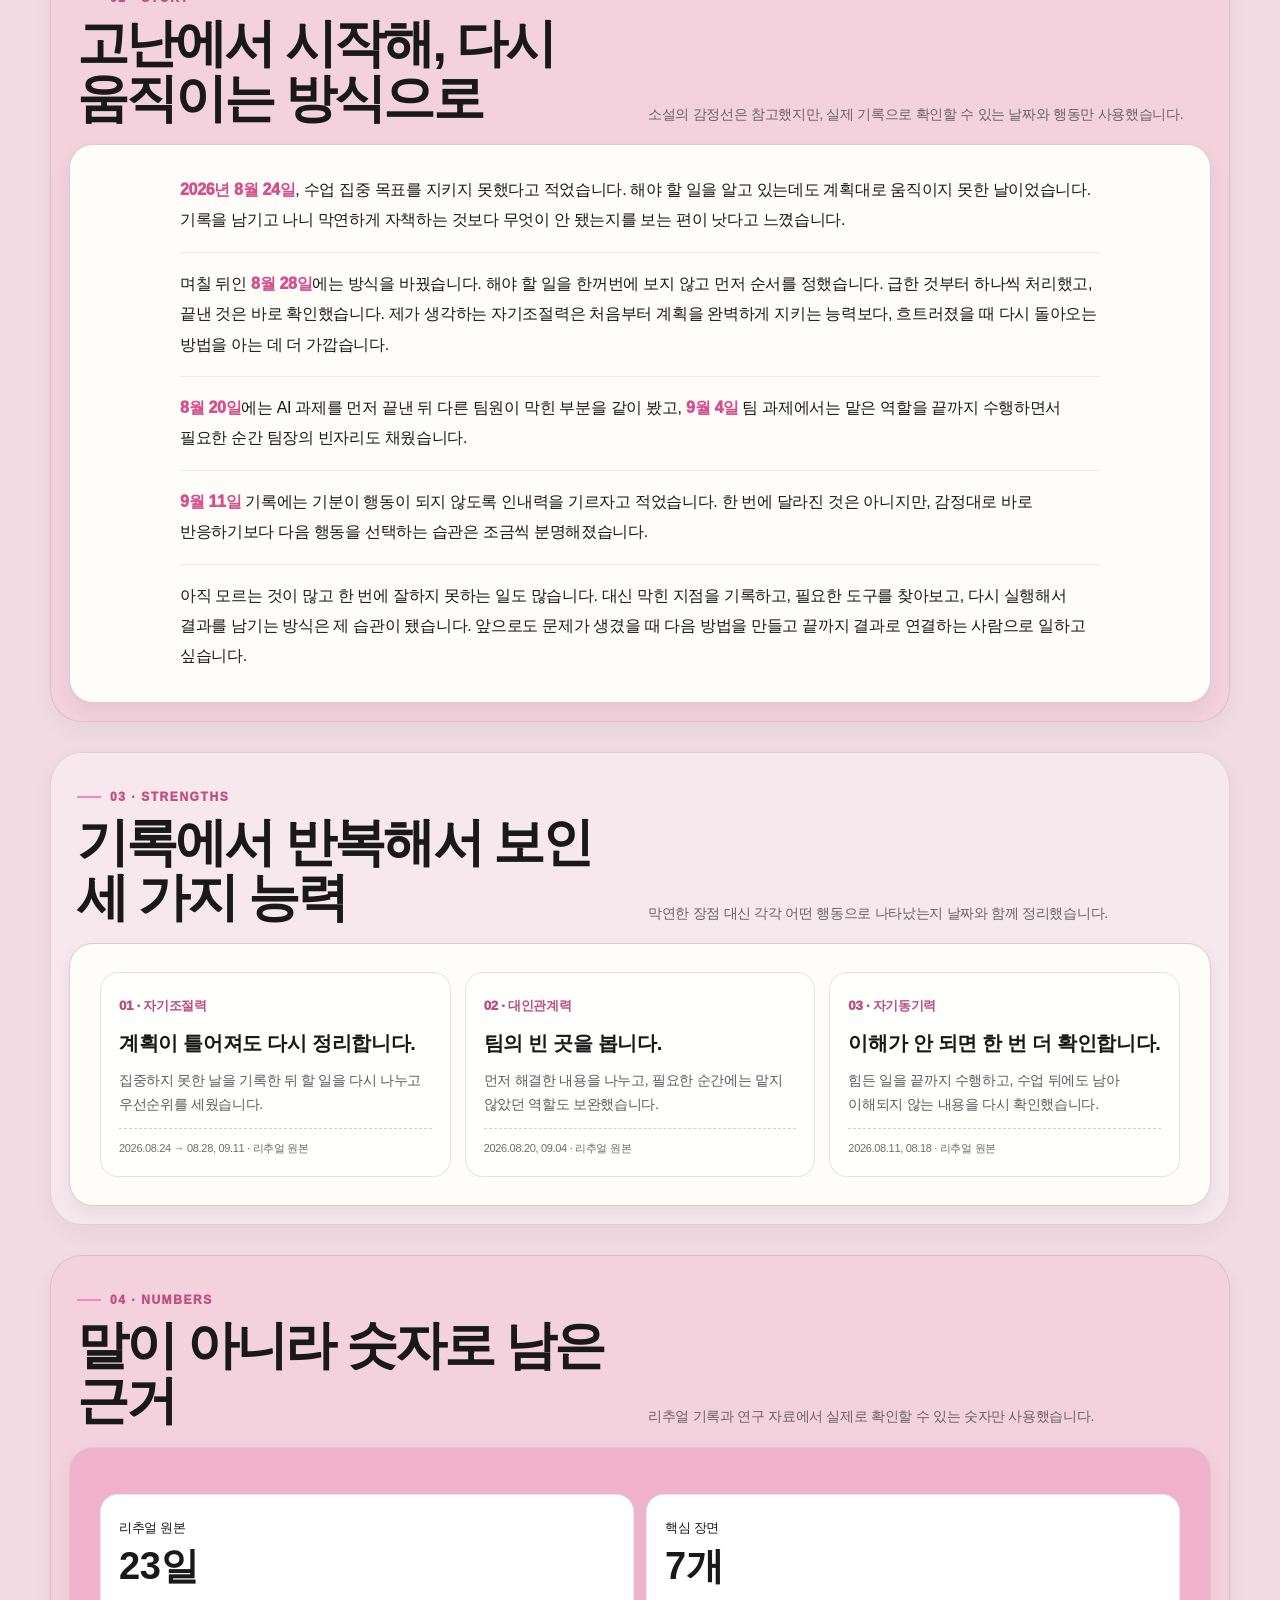
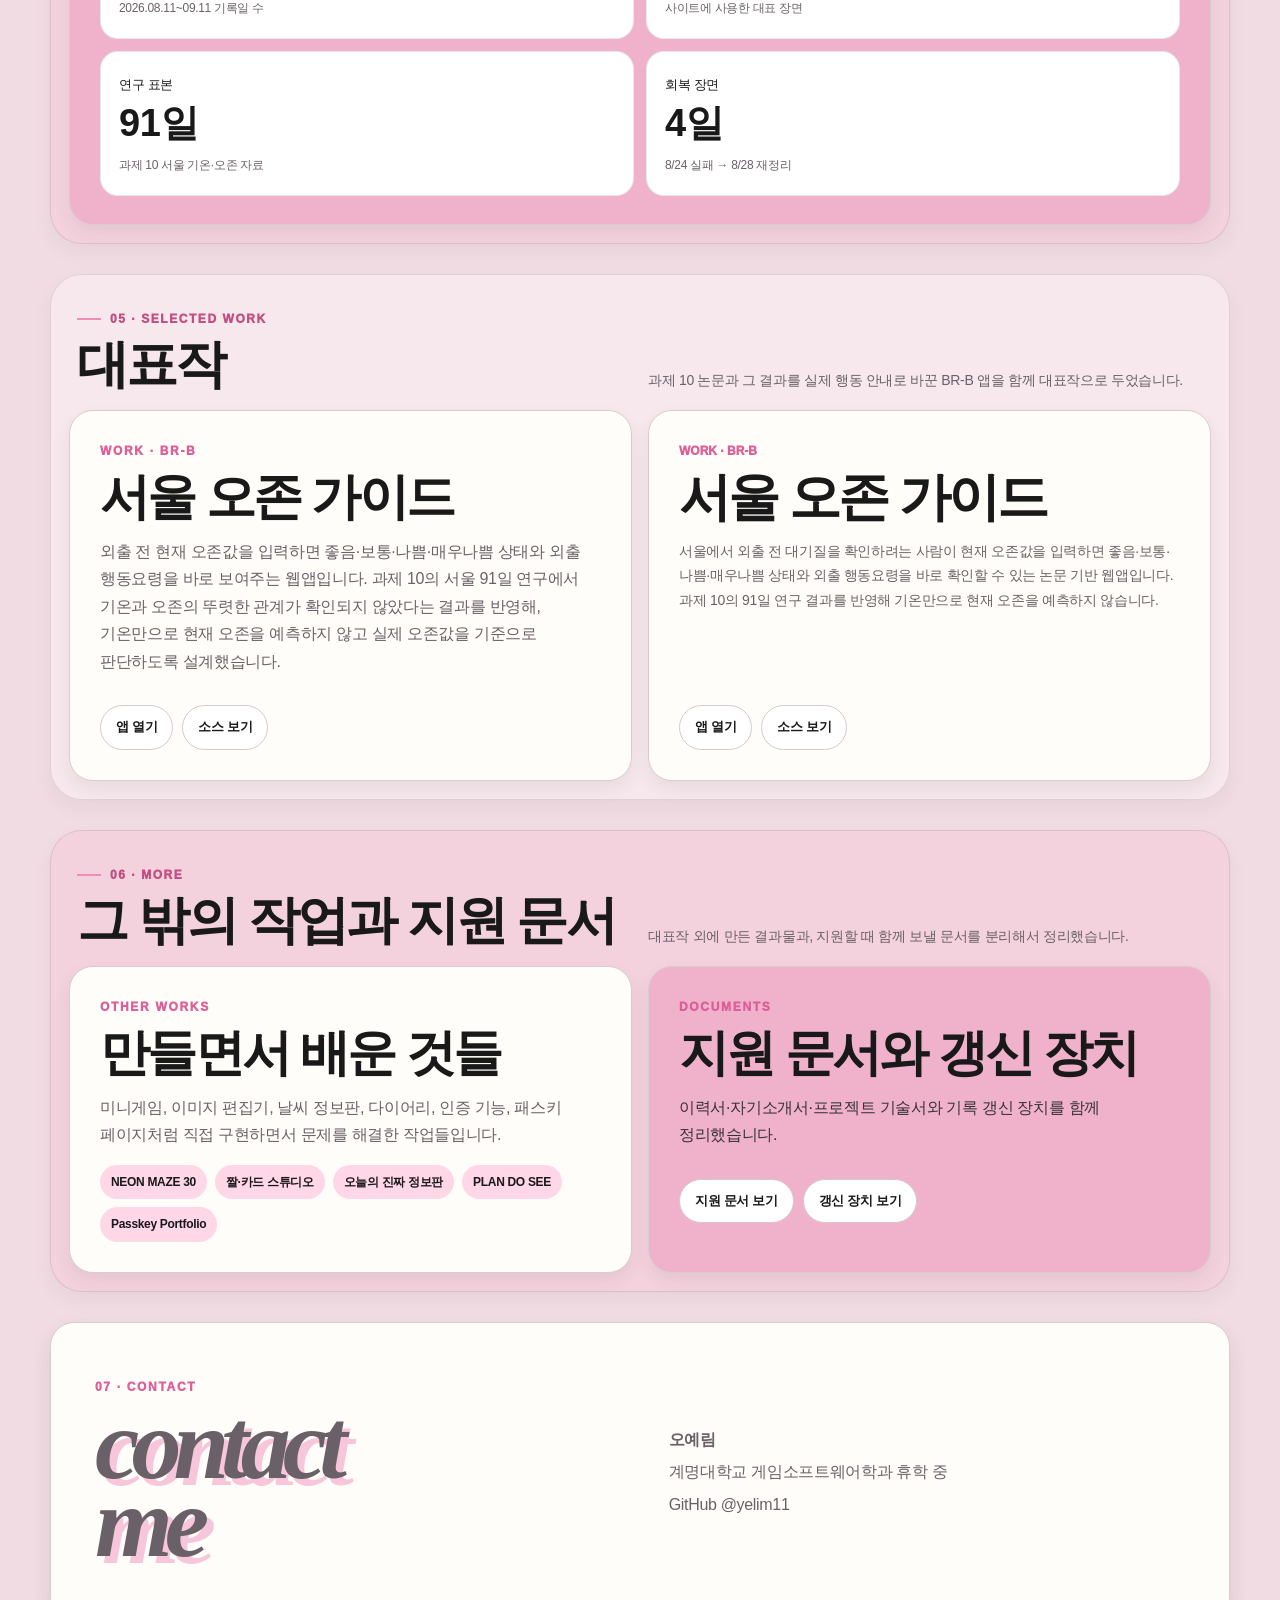
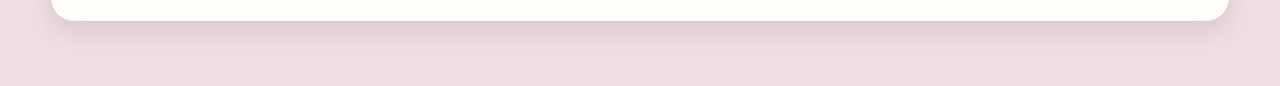
==== commit 95150507: "Rename ozone project to Seoul Ozone Guide" ====
--- a/index.html
+++ b/index.html
@@ -1 +1 @@
-<!doctype html><html lang="ko"><head><meta charset="utf-8"><meta name="viewport" content="width=device-width,initial-scale=1"><meta name="description" content="오예림 포트폴리오"><title>오예림 | Portfolio</title><link rel="stylesheet" href="portfolio.css"><link rel="stylesheet" href="motion.css"><link rel="stylesheet" href="separation.css"></head><body><nav class="nav"><div class="wrap navin"><a class="brand" href="#top">OH YERIM</a><a href="#about">About</a><a href="#story">Story</a><a href="#strengths">Strengths</a><a href="#numbers">Numbers</a><a href="#works">Works</a><a href="#contact">Contact</a></div></nav><main id="top"><div class="wrap deck"><section class="card hero reveal show"><span class="star tl"></span><span class="star br"></span><span class="tape"></span><span class="squiggle sq1">〰</span><span class="squiggle sq2">〰</span><div class="hero-left"><div class="photo-frame"><img src="assets/profile.webp" alt="오예림 프로필 사진"></div></div><div class="hero-right"><div class="eyebrow">PORTFOLIO · 2026</div><div class="mega" aria-hidden="true"><span class="flower">✿</span><span>port</span><span>folio</span></div><h1 class="name">오예림</h1><p class="lead">막히면 방법을 바꾸고, 맡은 일은 끝까지 해보는 사람</p><p class="desc">계명대학교 게임소프트웨어학과에서 공부하며 웹과 AI를 활용한 결과물을 만들어 왔습니다. 잘 안 되는 부분은 기록으로 남기고, 다시 시도해 결과로 연결하는 편입니다.</p><div class="meta"><div><strong>전공</strong>계명대학교 게임소프트웨어학과</div><div><strong>상태</strong>휴학 중</div><div><strong>공개 채널</strong>GitHub @yelim11</div></div><div class="actions"><a class="btn primary" href="#story">3분 이야기 읽기</a><a class="btn pink" href="#works">대표작 보기</a><a class="btn" href="documents.html">지원 문서</a></div></div></section><section id="about" class="section-group"><header class="group-head reveal"><div><div class="group-index">01 · ABOUT</div><h2>먼저, 어떤 사람인지</h2></div><p>첫 화면에서 보이는 한 줄 소개를 조금 더 구체적으로 설명합니다. 학교와 관심 분야, 작업 방식처럼 빠르게 확인할 정보도 한곳에 모았습니다.</p></header><div class="group-grid"><article class="card section-card pink-card about-card reveal"><div class="eyebrow">ABOUT ME</div><h2>기록으로 스스로를 고쳐 가는 사람입니다.</h2><p>처음부터 완벽하게 해내는 편은 아니지만, 막힌 지점을 남기고 방법을 바꿔 다시 끝까지 연결합니다.</p><div class="chips"><span class="chip">자기조절력</span><span class="chip">대인관계력</span><span class="chip">자기동기력</span><span class="chip">회복탄력성</span><span class="chip">과제지속력</span></div></article><article class="card section-card about-card reveal"><div class="eyebrow">PROFILE</div><h2>한눈에 보는 정보</h2><div class="profile-list"><div><strong>NAME</strong><span>오예림</span></div><div><strong>EDUCATION</strong><span>계명대학교 게임소프트웨어학과 휴학 중</span></div><div><strong>INTEREST</strong><span>프론트엔드 · 인터랙티브 웹 · 기록 기반 서비스</span></div><div><strong>WORK STYLE</strong><span>구현 → 기록 → 수정 → 검증</span></div><div><strong>CHANNEL</strong><span>GitHub @yelim11</span></div></div></article></div></section><section id="story" class="section-group alt"><header class="group-head reveal"><div><div class="group-index">02 · STORY</div><h2>고난에서 시작해, 다시 움직이는 방식으로</h2></div><p>소설의 감정선은 참고했지만, 실제 기록으로 확인할 수 있는 날짜와 행동만 사용했습니다.</p></header><div class="group-grid one"><article class="card story-card reveal"><div class="story-body"><p><span class="date">2026년 8월 24일</span>, 수업 집중 목표를 지키지 못했다고 적었습니다. 해야 할 일을 알고 있는데도 계획대로 움직이지 못한 날이었습니다. 기록을 남기고 나니 막연하게 자책하는 것보다 무엇이 안 됐는지를 보는 편이 낫다고 느꼈습니다.</p><p>며칠 뒤인 <span class="date">8월 28일</span>에는 방식을 바꿨습니다. 해야 할 일을 한꺼번에 보지 않고 먼저 순서를 정했습니다. 급한 것부터 하나씩 처리했고, 끝낸 것은 바로 확인했습니다. 제가 생각하는 자기조절력은 처음부터 계획을 완벽하게 지키는 능력보다, 흐트러졌을 때 다시 돌아오는 방법을 아는 데 더 가깝습니다.</p><p><span class="date">8월 20일</span>에는 AI 과제를 먼저 끝낸 뒤 다른 팀원이 막힌 부분을 같이 봤고, <span class="date">9월 4일</span> 팀 과제에서는 맡은 역할을 끝까지 수행하면서 필요한 순간 팀장의 빈자리도 채웠습니다.</p><p><span class="date">9월 11일</span> 기록에는 기분이 행동이 되지 않도록 인내력을 기르자고 적었습니다. 한 번에 달라진 것은 아니지만, 감정대로 바로 반응하기보다 다음 행동을 선택하는 습관은 조금씩 분명해졌습니다.</p><p>아직 모르는 것이 많고 한 번에 잘하지 못하는 일도 많습니다. 대신 막힌 지점을 기록하고, 필요한 도구를 찾아보고, 다시 실행해서 결과를 남기는 방식은 제 습관이 됐습니다. 앞으로도 문제가 생겼을 때 다음 방법을 만들고 끝까지 결과로 연결하는 사람으로 일하고 싶습니다.</p></div></article></div></section><section id="strengths" class="section-group"><header class="group-head reveal"><div><div class="group-index">03 · STRENGTHS</div><h2>기록에서 반복해서 보인 세 가지 능력</h2></div><p>막연한 장점 대신 각각 어떤 행동으로 나타났는지 날짜와 함께 정리했습니다.</p></header><div class="group-grid one"><article class="card strength-card reveal"><div class="ability-grid"><article class="ability"><small>01 · 자기조절력</small><h3>계획이 틀어져도 다시 정리합니다.</h3><p>집중하지 못한 날을 기록한 뒤 할 일을 다시 나누고 우선순위를 세웠습니다.</p><div class="evidence">2026.08.24 → 08.28, 09.11 · 리추얼 원본</div></article><article class="ability"><small>02 · 대인관계력</small><h3>팀의 빈 곳을 봅니다.</h3><p>먼저 해결한 내용을 나누고, 필요한 순간에는 맡지 않았던 역할도 보완했습니다.</p><div class="evidence">2026.08.20, 09.04 · 리추얼 원본</div></article><article class="ability"><small>03 · 자기동기력</small><h3>이해가 안 되면 한 번 더 확인합니다.</h3><p>힘든 일을 끝까지 수행하고, 수업 뒤에도 남아 이해되지 않는 내용을 다시 확인했습니다.</p><div class="evidence">2026.08.11, 08.18 · 리추얼 원본</div></article></div></article></div></section><section id="numbers" class="section-group alt"><header class="group-head reveal"><div><div class="group-index">04 · NUMBERS</div><h2>말이 아니라 숫자로 남은 근거</h2></div><p>리추얼 기록과 연구 자료에서 실제로 확인할 수 있는 숫자만 사용했습니다.</p></header><div class="group-grid one"><article class="card numbers-card reveal"><div class="stats"><div class="stat"><small>리추얼 원본</small><b>23일</b><span>2026.08.11~09.11 기록일 수</span></div><div class="stat"><small>핵심 장면</small><b>7개</b><span>사이트에 사용한 대표 장면</span></div><div class="stat"><small>연구 표본</small><b>91일</b><span>과제 10 서울 기온·오존 자료</span></div><div class="stat"><small>회복 장면</small><b>4일</b><span>8/24 실패 → 8/28 재정리</span></div></div></article></div></section><section id="works" class="section-group"><header class="group-head reveal"><div><div class="group-index">05 · SELECTED WORK</div><h2>대표작</h2></div><p>과제 10 논문과 그 결과를 실제로 사용하는 과제 13 앱을 함께 대표작으로 두었습니다.</p></header><div class="group-grid works-grid"><article class="card section-card work-card reveal"><div class="eyebrow">WORK · 10</div><h2>서울의 기온과 오존 자료값 관계 탐구</h2><p>2025년 4~6월 서울의 91일 데이터를 분석했습니다. 전체 Pearson 상관계수는 -0.0697, p값은 0.5115였고, 예상했던 단순한 양의 관계는 이 표본에서 확인되지 않았습니다. 결과를 가설에 맞추지 않고 그대로 해석했습니다.</p><div class="links"><a class="mini" href="paper.html">논문 읽기</a></div></article><article class="card section-card work-card reveal"><div class="eyebrow">WORK · 13</div><h2>쇼콜라와 보는 오존도</h2><p>서울에서 외출 전 대기질을 확인하려는 사람이 기온만으로 오존을 판단하지 않도록, 과제 10의 91일 분석 결과와 실제 O₃ 연구값을 이용해 기온 구간과 판단 주의점을 보여주는 논문 기반 웹앱입니다.</p><div class="links"><a class="mini" href="https://yelim11.github.io/SKT_ALEPH_ozone-heart/" target="_blank" rel="noopener">앱 열기</a><a class="mini" href="https://github.com/yelim11/SKT_ALEPH_ozone-heart" target="_blank" rel="noopener">소스 보기</a></div></article></div></section><section class="section-group alt"><header class="group-head reveal"><div><div class="group-index">06 · MORE</div><h2>그 밖의 작업과 지원 문서</h2></div><p>대표작 외에 만든 결과물과, 지원할 때 함께 보낼 문서를 분리해서 정리했습니다.</p></header><div class="group-grid resources-grid"><article class="card section-card reveal"><div class="eyebrow">OTHER WORKS</div><h2>만들면서 배운 것들</h2><p class="muted">미니게임, 이미지 편집기, 날씨 정보판, 다이어리, 인증 기능, 패스키 페이지처럼 직접 구현하면서 문제를 해결한 작업들입니다.</p><div class="chips"><span class="chip">NEON MAZE 30</span><span class="chip">짤·카드 스튜디오</span><span class="chip">오늘의 진짜 정보판</span><span class="chip">PLAN DO SEE</span><span class="chip">Passkey Portfolio</span></div></article><article class="card section-card pink-card reveal"><div class="eyebrow">DOCUMENTS</div><h2>지원 문서와 갱신 장치</h2><p>이력서·자기소개서·프로젝트 기술서와 기록 갱신 장치를 함께 정리했습니다.</p><div class="links"><a class="mini" href="documents.html">지원 문서 보기</a><a class="mini" href="refresh-tool.html">갱신 장치 보기</a></div></article></div></section><section id="contact" class="card contact reveal"><div><div class="eyebrow">07 · CONTACT</div><p class="contact-title">contact<br>me</p></div><div><p><strong>오예림</strong></p><p>계명대학교 게임소프트웨어학과 휴학 중</p><p><a href="https://github.com/yelim11" target="_blank" rel="noopener">GitHub @yelim11</a></p></div></section></div></main><script src="motion.js"></script></body></html>+<!doctype html><html lang="ko"><head><meta charset="utf-8"><meta name="viewport" content="width=device-width,initial-scale=1"><meta name="description" content="오예림 포트폴리오"><title>오예림 | Portfolio</title><link rel="stylesheet" href="portfolio.css"><link rel="stylesheet" href="motion.css"><link rel="stylesheet" href="separation.css"></head><body><nav class="nav"><div class="wrap navin"><a class="brand" href="#top">OH YERIM</a><a href="#about">About</a><a href="#story">Story</a><a href="#strengths">Strengths</a><a href="#numbers">Numbers</a><a href="#works">Works</a><a href="#contact">Contact</a></div></nav><main id="top"><div class="wrap deck"><section class="card hero reveal show"><span class="star tl"></span><span class="star br"></span><span class="tape"></span><span class="squiggle sq1">〰</span><span class="squiggle sq2">〰</span><div class="hero-left"><div class="photo-frame"><img src="assets/profile.webp" alt="오예림 프로필 사진"></div></div><div class="hero-right"><div class="eyebrow">PORTFOLIO · 2026</div><div class="mega" aria-hidden="true"><span class="flower">✿</span><span>port</span><span>folio</span></div><h1 class="name">오예림</h1><p class="lead">막히면 방법을 바꾸고, 맡은 일은 끝까지 해보는 사람</p><p class="desc">계명대학교 게임소프트웨어학과에서 공부하며 웹과 AI를 활용한 결과물을 만들어 왔습니다. 잘 안 되는 부분은 기록으로 남기고, 다시 시도해 결과로 연결하는 편입니다.</p><div class="meta"><div><strong>전공</strong>계명대학교 게임소프트웨어학과</div><div><strong>상태</strong>휴학 중</div><div><strong>공개 채널</strong>GitHub @yelim11</div></div><div class="actions"><a class="btn primary" href="#story">3분 이야기 읽기</a><a class="btn pink" href="#works">대표작 보기</a><a class="btn" href="documents.html">지원 문서</a></div></div></section><section id="about" class="section-group"><header class="group-head reveal"><div><div class="group-index">01 · ABOUT</div><h2>먼저, 어떤 사람인지</h2></div><p>첫 화면에서 보이는 한 줄 소개를 조금 더 구체적으로 설명합니다. 학교와 관심 분야, 작업 방식처럼 빠르게 확인할 정보도 한곳에 모았습니다.</p></header><div class="group-grid"><article class="card section-card pink-card about-card reveal"><div class="eyebrow">ABOUT ME</div><h2>기록으로 스스로를 고쳐 가는 사람입니다.</h2><p>처음부터 완벽하게 해내는 편은 아니지만, 막힌 지점을 남기고 방법을 바꿔 다시 끝까지 연결합니다.</p><div class="chips"><span class="chip">자기조절력</span><span class="chip">대인관계력</span><span class="chip">자기동기력</span><span class="chip">회복탄력성</span><span class="chip">과제지속력</span></div></article><article class="card section-card about-card reveal"><div class="eyebrow">PROFILE</div><h2>한눈에 보는 정보</h2><div class="profile-list"><div><strong>NAME</strong><span>오예림</span></div><div><strong>EDUCATION</strong><span>계명대학교 게임소프트웨어학과 휴학 중</span></div><div><strong>INTEREST</strong><span>프론트엔드 · 인터랙티브 웹 · 기록 기반 서비스</span></div><div><strong>WORK STYLE</strong><span>구현 → 기록 → 수정 → 검증</span></div><div><strong>CHANNEL</strong><span>GitHub @yelim11</span></div></div></article></div></section><section id="story" class="section-group alt"><header class="group-head reveal"><div><div class="group-index">02 · STORY</div><h2>고난에서 시작해, 다시 움직이는 방식으로</h2></div><p>소설의 감정선은 참고했지만, 실제 기록으로 확인할 수 있는 날짜와 행동만 사용했습니다.</p></header><div class="group-grid one"><article class="card story-card reveal"><div class="story-body"><p><span class="date">2026년 8월 24일</span>, 수업 집중 목표를 지키지 못했다고 적었습니다. 해야 할 일을 알고 있는데도 계획대로 움직이지 못한 날이었습니다. 기록을 남기고 나니 막연하게 자책하는 것보다 무엇이 안 됐는지를 보는 편이 낫다고 느꼈습니다.</p><p>며칠 뒤인 <span class="date">8월 28일</span>에는 방식을 바꿨습니다. 해야 할 일을 한꺼번에 보지 않고 먼저 순서를 정했습니다. 급한 것부터 하나씩 처리했고, 끝낸 것은 바로 확인했습니다. 제가 생각하는 자기조절력은 처음부터 계획을 완벽하게 지키는 능력보다, 흐트러졌을 때 다시 돌아오는 방법을 아는 데 더 가깝습니다.</p><p><span class="date">8월 20일</span>에는 AI 과제를 먼저 끝낸 뒤 다른 팀원이 막힌 부분을 같이 봤고, <span class="date">9월 4일</span> 팀 과제에서는 맡은 역할을 끝까지 수행하면서 필요한 순간 팀장의 빈자리도 채웠습니다.</p><p><span class="date">9월 11일</span> 기록에는 기분이 행동이 되지 않도록 인내력을 기르자고 적었습니다. 한 번에 달라진 것은 아니지만, 감정대로 바로 반응하기보다 다음 행동을 선택하는 습관은 조금씩 분명해졌습니다.</p><p>아직 모르는 것이 많고 한 번에 잘하지 못하는 일도 많습니다. 대신 막힌 지점을 기록하고, 필요한 도구를 찾아보고, 다시 실행해서 결과를 남기는 방식은 제 습관이 됐습니다. 앞으로도 문제가 생겼을 때 다음 방법을 만들고 끝까지 결과로 연결하는 사람으로 일하고 싶습니다.</p></div></article></div></section><section id="strengths" class="section-group"><header class="group-head reveal"><div><div class="group-index">03 · STRENGTHS</div><h2>기록에서 반복해서 보인 세 가지 능력</h2></div><p>막연한 장점 대신 각각 어떤 행동으로 나타났는지 날짜와 함께 정리했습니다.</p></header><div class="group-grid one"><article class="card strength-card reveal"><div class="ability-grid"><article class="ability"><small>01 · 자기조절력</small><h3>계획이 틀어져도 다시 정리합니다.</h3><p>집중하지 못한 날을 기록한 뒤 할 일을 다시 나누고 우선순위를 세웠습니다.</p><div class="evidence">2026.08.24 → 08.28, 09.11 · 리추얼 원본</div></article><article class="ability"><small>02 · 대인관계력</small><h3>팀의 빈 곳을 봅니다.</h3><p>먼저 해결한 내용을 나누고, 필요한 순간에는 맡지 않았던 역할도 보완했습니다.</p><div class="evidence">2026.08.20, 09.04 · 리추얼 원본</div></article><article class="ability"><small>03 · 자기동기력</small><h3>이해가 안 되면 한 번 더 확인합니다.</h3><p>힘든 일을 끝까지 수행하고, 수업 뒤에도 남아 이해되지 않는 내용을 다시 확인했습니다.</p><div class="evidence">2026.08.11, 08.18 · 리추얼 원본</div></article></div></article></div></section><section id="numbers" class="section-group alt"><header class="group-head reveal"><div><div class="group-index">04 · NUMBERS</div><h2>말이 아니라 숫자로 남은 근거</h2></div><p>리추얼 기록과 연구 자료에서 실제로 확인할 수 있는 숫자만 사용했습니다.</p></header><div class="group-grid one"><article class="card numbers-card reveal"><div class="stats"><div class="stat"><small>리추얼 원본</small><b>23일</b><span>2026.08.11~09.11 기록일 수</span></div><div class="stat"><small>핵심 장면</small><b>7개</b><span>사이트에 사용한 대표 장면</span></div><div class="stat"><small>연구 표본</small><b>91일</b><span>과제 10 서울 기온·오존 자료</span></div><div class="stat"><small>회복 장면</small><b>4일</b><span>8/24 실패 → 8/28 재정리</span></div></div></article></div></section><section id="works" class="section-group"><header class="group-head reveal"><div><div class="group-index">05 · SELECTED WORK</div><h2>대표작</h2></div><p>과제 10 논문과 그 결과를 실제 외출 판단에 활용한 BR-B 앱을 함께 대표작으로 두었습니다.</p></header><div class="group-grid works-grid"><article class="card section-card work-card reveal"><div class="eyebrow">WORK · 10</div><h2>서울의 기온과 오존 자료값 관계 탐구</h2><p>2025년 4~6월 서울의 91일 데이터를 분석했습니다. 전체 Pearson 상관계수는 -0.0697, p값은 0.5115였고, 예상했던 단순한 양의 관계는 이 표본에서 확인되지 않았습니다. 결과를 가설에 맞추지 않고 그대로 해석했습니다.</p><div class="links"><a class="mini" href="paper.html">논문 읽기</a></div></article><article class="card section-card work-card reveal"><div class="eyebrow">WORK · BR-B</div><h2>서울 오존 가이드</h2><p>외출 전 현재 오존값을 입력하면 좋음·보통·나쁨·매우나쁨 상태와 외출 행동요령을 바로 보여주는 웹앱입니다. 과제 10의 서울 91일 연구에서 기온과 오존의 뚜렷한 관계가 확인되지 않았다는 결과를 반영해, 기온만으로 현재 오존을 예측하지 않고 실제 오존값을 기준으로 판단하도록 설계했습니다.</p><div class="links"><a class="mini" href="https://yelim11.github.io/SKT_ALEPH_ozone-heart/" target="_blank" rel="noopener">앱 열기</a><a class="mini" href="https://github.com/yelim11/SKT_ALEPH_ozone-heart" target="_blank" rel="noopener">소스 보기</a></div></article></div></section><section class="section-group alt"><header class="group-head reveal"><div><div class="group-index">06 · MORE</div><h2>그 밖의 작업과 지원 문서</h2></div><p>대표작 외에 만든 결과물과, 지원할 때 함께 보낼 문서를 분리해서 정리했습니다.</p></header><div class="group-grid resources-grid"><article class="card section-card reveal"><div class="eyebrow">OTHER WORKS</div><h2>만들면서 배운 것들</h2><p class="muted">미니게임, 이미지 편집기, 날씨 정보판, 다이어리, 인증 기능, 패스키 페이지처럼 직접 구현하면서 문제를 해결한 작업들입니다.</p><div class="chips"><span class="chip">NEON MAZE 30</span><span class="chip">짤·카드 스튜디오</span><span class="chip">오늘의 진짜 정보판</span><span class="chip">PLAN DO SEE</span><span class="chip">Passkey Portfolio</span></div></article><article class="card section-card pink-card reveal"><div class="eyebrow">DOCUMENTS</div><h2>지원 문서와 갱신 장치</h2><p>이력서·자기소개서·프로젝트 기술서와 기록 갱신 장치를 함께 정리했습니다.</p><div class="links"><a class="mini" href="documents.html">지원 문서 보기</a><a class="mini" href="refresh-tool.html">갱신 장치 보기</a></div></article></div></section><section id="contact" class="card contact reveal"><div><div class="eyebrow">07 · CONTACT</div><p class="contact-title">contact<br>me</p></div><div><p><strong>오예림</strong></p><p>계명대학교 게임소프트웨어학과 휴학 중</p><p><a href="https://github.com/yelim11" target="_blank" rel="noopener">GitHub @yelim11</a></p></div></section></div></main><script src="motion.js"></script></body></html>
--- a/separation.css
+++ b/separation.css
@@ -1 +1,13 @@
-.deck{grid-template-columns:1fr;gap:30px}.section-group{grid-column:1/-1;padding:18px;border:1px solid rgba(86,54,69,.13);border-radius:32px;background:rgba(255,255,255,.34);box-shadow:0 8px 20px rgba(60,42,50,.05)}.section-group.alt{background:rgba(245,190,211,.34)}.group-head{display:grid;grid-template-columns:repeat(2,minmax(0,1fr));gap:16px;align-items:end;padding:8px 8px 18px}.group-index{display:inline-flex;align-items:center;gap:9px;font-size:12px;font-weight:950;letter-spacing:.13em;color:#c24f83;margin-bottom:8px}.group-index::before{content:"";width:24px;height:2px;background:var(--pink)}.group-head h2{margin:0;font-size:clamp(32px,4.3vw,52px);line-height:1.06;letter-spacing:-.055em}.group-head p{margin:0;color:var(--muted);font-size:14px;line-height:1.75;max-width:none}.group-grid{display:grid;grid-template-columns:repeat(2,minmax(0,1fr));gap:16px}.group-grid.one{grid-template-columns:1fr}.section-group .card{box-shadow:0 8px 18px rgba(60,42,50,.07)}.about-card{min-height:300px}.story-card{padding:30px 34px}.story-card .story-body{max-width:920px;margin:0 auto}.story-card .story-body p{padding:0 0 16px;margin:0 0 16px;border-bottom:1px solid rgba(0,0,0,.07)}.story-card .story-body p:last-child{border-bottom:0;margin-bottom:0;padding-bottom:0}.strength-card{padding:28px 30px}.strength-card .ability-grid{margin-top:0}.numbers-card{padding:28px 30px;background:#efb2ca}.numbers-card h3{margin:0 0 14px;font-size:24px}.works-grid .work-card{min-height:330px}.resources-grid .section-card{min-height:280px}.contact{margin-top:0}.section-group .reveal{will-change:transform,opacity}@media(max-width:980px){.group-head{grid-template-columns:1fr;gap:8px}.group-grid{grid-template-columns:1fr}.section-group{padding:12px}.story-card,.strength-card,.numbers-card{padding:24px}}@media(max-width:680px){.section-group{padding:9px;border-radius:24px}.group-head{padding:8px 6px 14px}.group-head h2{font-size:clamp(30px,9vw,42px)}.story-card,.strength-card,.numbers-card{padding:21px 18px}.group-index{font-size:11px}}+.deck{grid-template-columns:1fr;gap:30px}.section-group{grid-column:1/-1;padding:18px;border:1px solid rgba(86,54,69,.13);border-radius:32px;background:rgba(255,255,255,.34);box-shadow:0 8px 20px rgba(60,42,50,.05)}.section-group.alt{background:rgba(245,190,211,.34)}.group-head{display:grid;grid-template-columns:repeat(2,minmax(0,1fr));gap:16px;align-items:end;padding:8px 8px 18px}.group-index{display:inline-flex;align-items:center;gap:9px;font-size:12px;font-weight:950;letter-spacing:.13em;color:#c24f83;margin-bottom:8px}.group-index::before{content:"";width:24px;height:2px;background:var(--pink)}.group-head h2{margin:0;font-size:clamp(32px,4.3vw,52px);line-height:1.06;letter-spacing:-.055em}.group-head p{margin:0;color:var(--muted);font-size:14px;line-height:1.75;max-width:none}.group-grid{display:grid;grid-template-columns:repeat(2,minmax(0,1fr));gap:16px}.group-grid.one{grid-template-columns:1fr}.section-group .card{box-shadow:0 8px 18px rgba(60,42,50,.07)}.about-card{min-height:300px}.story-card{padding:30px 34px}.story-card .story-body{max-width:920px;margin:0 auto}.story-card .story-body p{padding:0 0 16px;margin:0 0 16px;border-bottom:1px solid rgba(0,0,0,.07)}.story-card .story-body p:last-child{border-bottom:0;margin-bottom:0;padding-bottom:0}.strength-card{padding:28px 30px}.strength-card .ability-grid{margin-top:0}.numbers-card{padding:28px 30px;background:#efb2ca}.numbers-card h3{margin:0 0 14px;font-size:24px}.works-grid .work-card{min-height:330px}.resources-grid .section-card{min-height:280px}.contact{margin-top:0}.section-group .reveal{will-change:transform,opacity}
+
+/* BR-B 대표작: 정적 HTML과 캐시 상태에서도 새 앱 정보가 보이도록 표시 */
+#works .group-head>p{font-size:0}
+#works .group-head>p::after{content:"과제 10 논문과 그 결과를 실제 행동 안내로 바꾼 BR-B 앱을 함께 대표작으로 두었습니다.";font-size:14px;line-height:1.75;color:var(--muted)}
+#works .works-grid .work-card:nth-child(2) .eyebrow{font-size:0}
+#works .works-grid .work-card:nth-child(2) .eyebrow::after{content:"WORK · BR-B";font-size:12px}
+#works .works-grid .work-card:nth-child(2) h2{font-size:0}
+#works .works-grid .work-card:nth-child(2) h2::after{content:"서울 오존 가이드";font-size:clamp(32px,4.3vw,52px);line-height:1.06;letter-spacing:-.055em}
+#works .works-grid .work-card:nth-child(2)>p{font-size:0;line-height:0}
+#works .works-grid .work-card:nth-child(2)>p::after{content:"서울에서 외출 전 대기질을 확인하려는 사람이 현재 오존값을 입력하면 좋음·보통·나쁨·매우나쁨 상태와 외출 행동요령을 바로 확인할 수 있는 논문 기반 웹앱입니다. 과제 10의 91일 연구 결과를 반영해 기온만으로 현재 오존을 예측하지 않습니다.";display:block;font-size:14px;line-height:1.75;color:var(--muted)}
+
+@media(max-width:980px){.group-head{grid-template-columns:1fr;gap:8px}.group-grid{grid-template-columns:1fr}.section-group{padding:12px}.story-card,.strength-card,.numbers-card{padding:24px}}@media(max-width:680px){.section-group{padding:9px;border-radius:24px}.group-head{padding:8px 6px 14px}.group-head h2{font-size:clamp(30px,9vw,42px)}.story-card,.strength-card,.numbers-card{padding:21px 18px}.group-index{font-size:11px}#works .works-grid .work-card:nth-child(2) h2::after{font-size:clamp(30px,9vw,42px)}}
